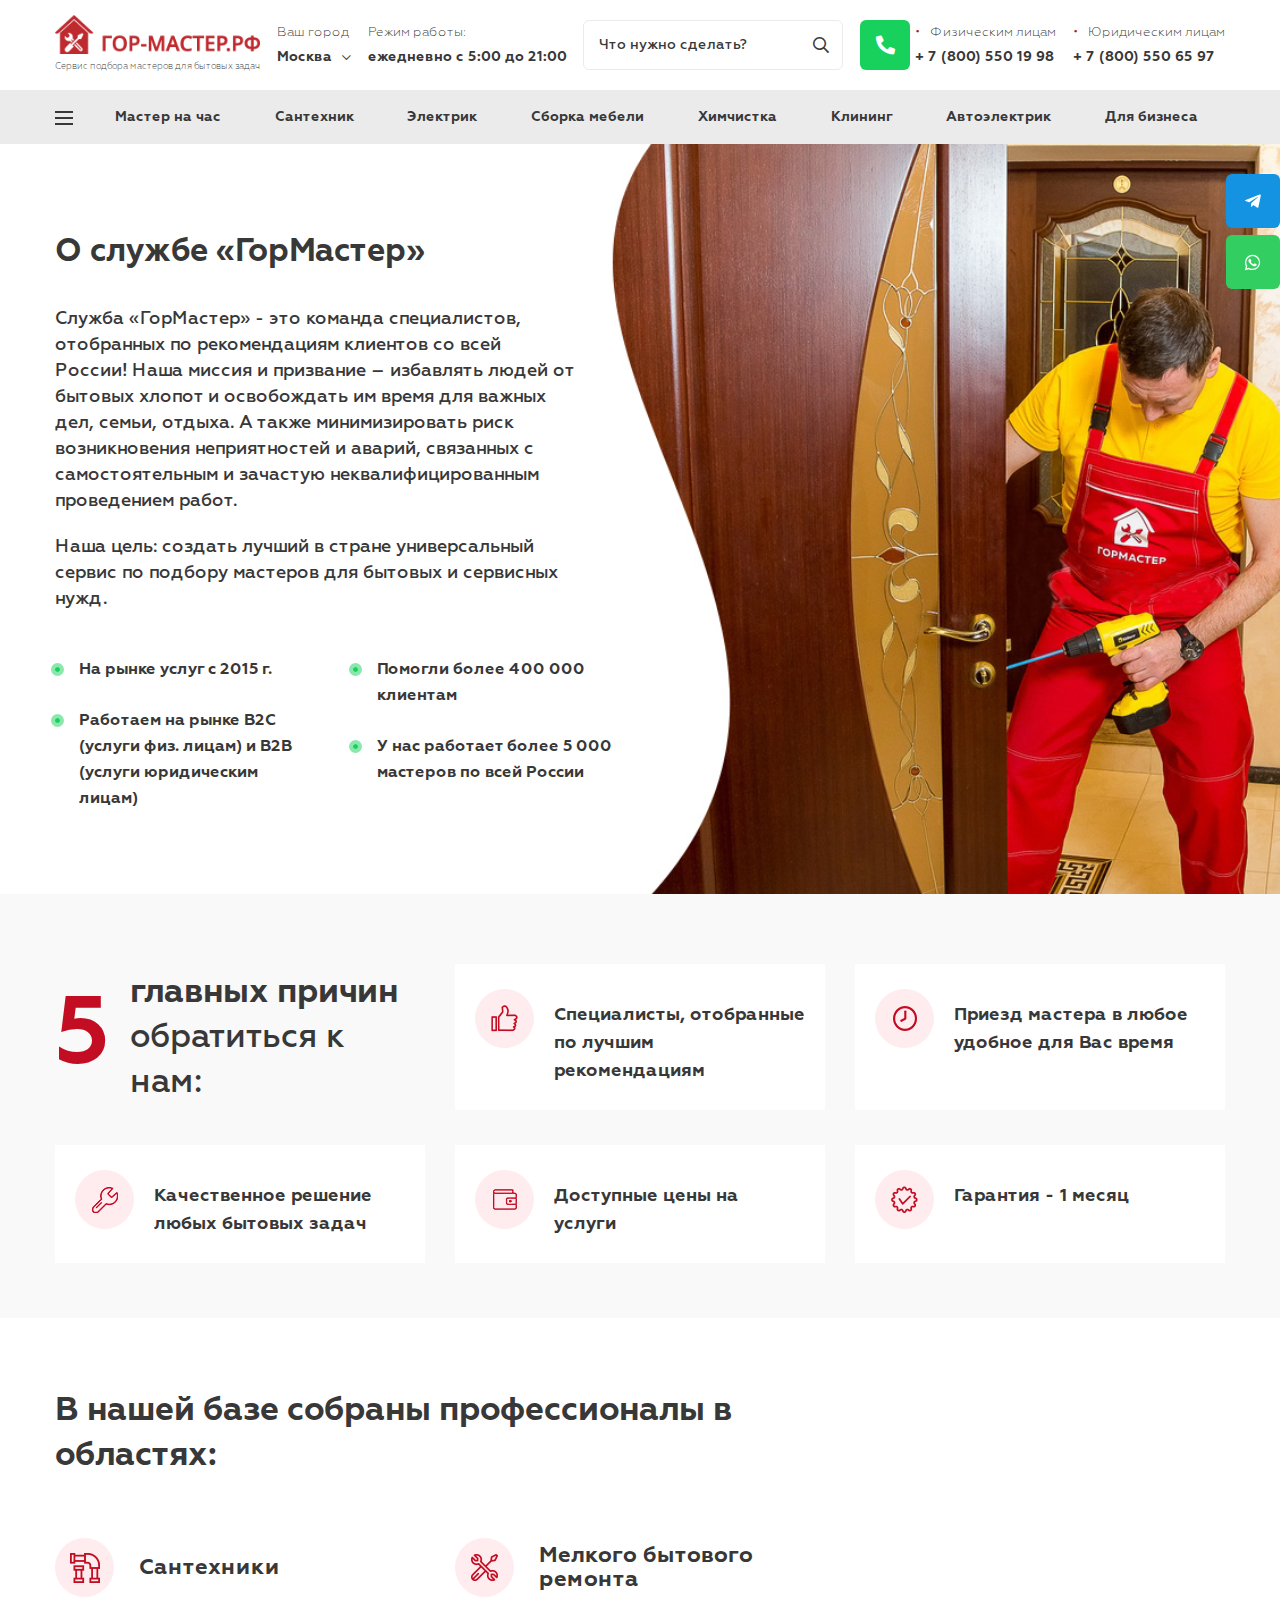
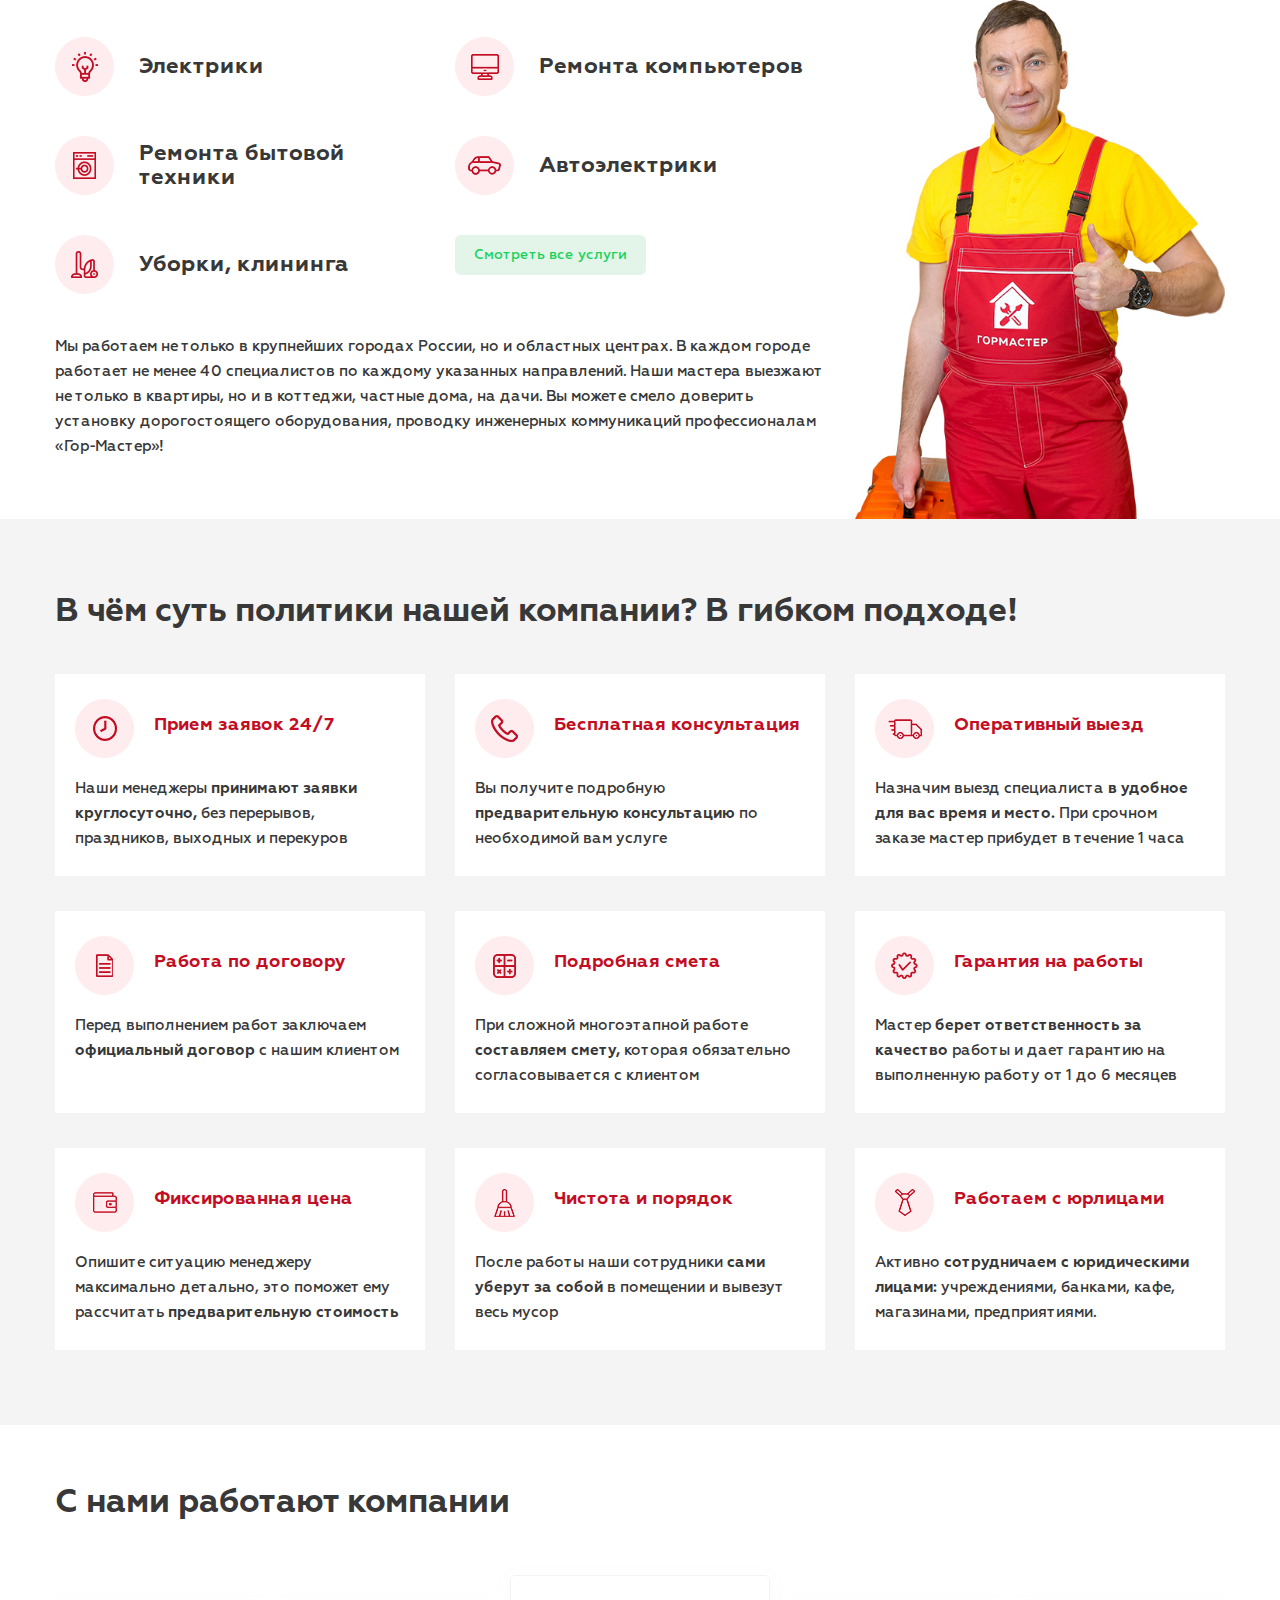
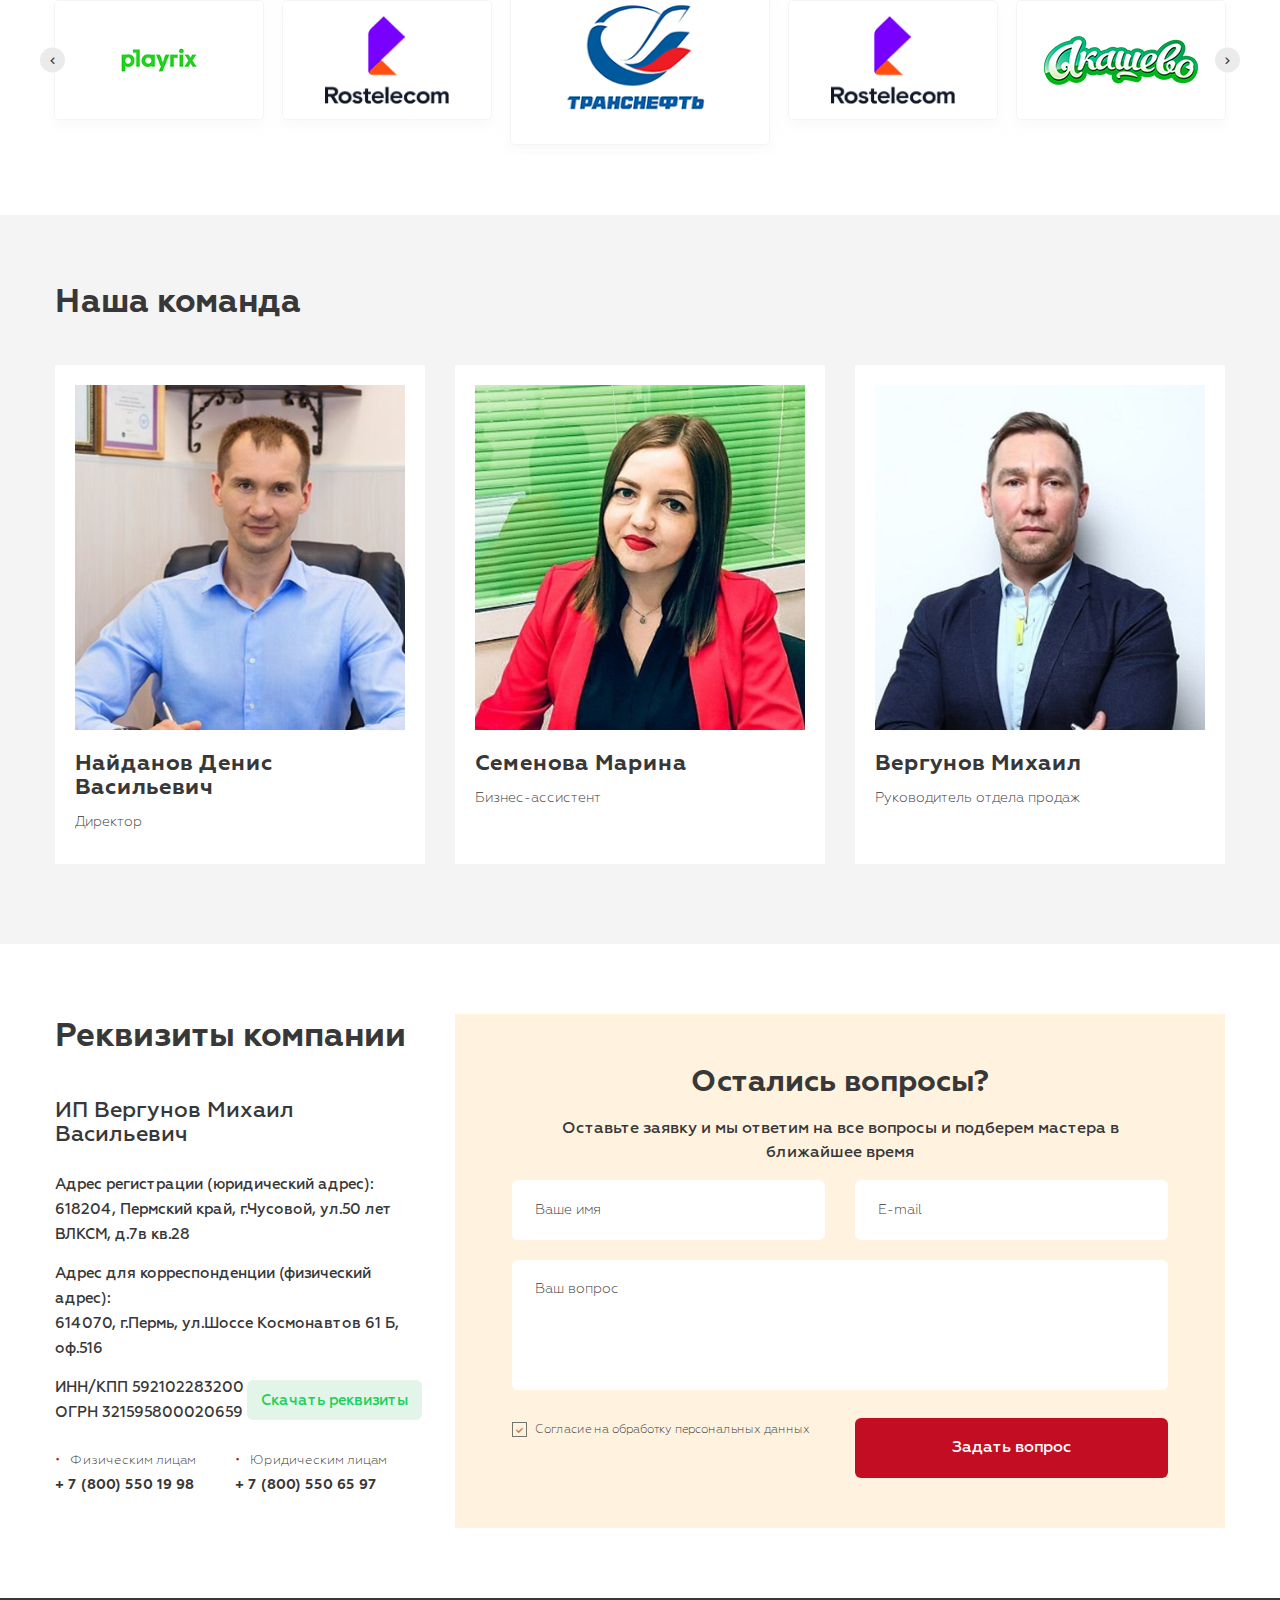
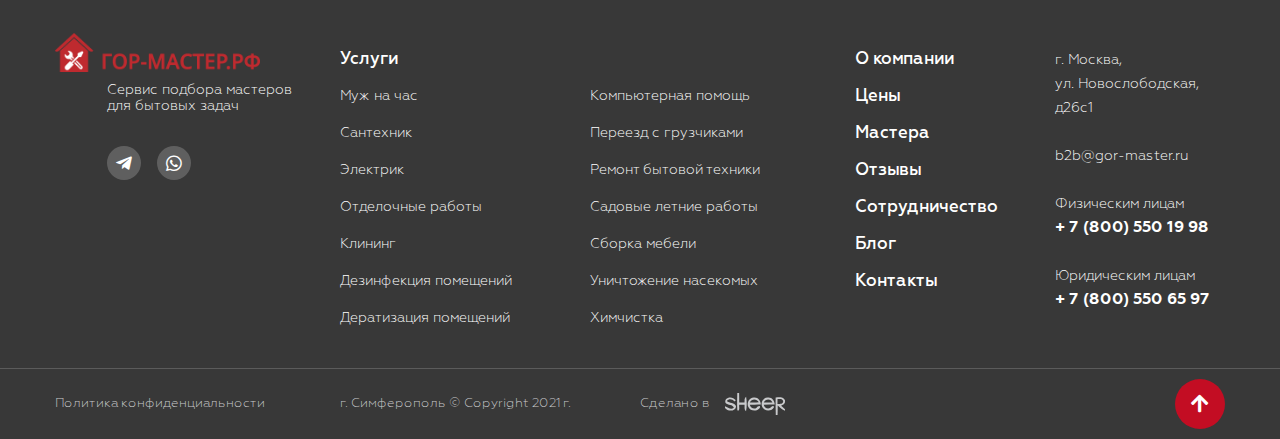
==== about.html @ aa0a410d "gor-master done edits" ====
<!DOCTYPE html>
<!--[if lt IE 7]><html lang="ru" class="lt-ie9 lt-ie8 lt-ie7"><![endif]-->
<!--[if IE 7]><html lang="ru" class="lt-ie9 lt-ie8"><![endif]-->
<!--[if IE 8]><html lang="ru" class="lt-ie9"><![endif]-->
<!--[if gt IE 8]><!-->
<html lang="ru">
<!--<![endif]-->
<head>
	<meta charset="utf-8" />
	<title>Заголовок</title>
	<meta name="description" content="" />
	<meta http-equiv="X-UA-Compatible" content="IE=edge" />
	<meta name="viewport" content="width=device-width, initial-scale=1.0" />
	<meta name="format-detection" content="telephone=no" />
	<link rel="shortcut icon" href="favicon.png" />
	<link rel="stylesheet" href="libs/bootstrap/bootstrap-grid.css" />
	<link rel="stylesheet" href="libs/fontawesome-free-5.12.0-web/css/all.min.css" />
	<link rel="stylesheet" href="libs/fancybox/jquery.fancybox.css" />
	<link rel="stylesheet" href="libs/slick-1.5.9/slick/slick.css" />
	<link rel="stylesheet" href="libs/slick-1.5.9/slick/slick-theme.css" />
	<link rel="stylesheet" href="css/fonts.css" />
	<link rel="stylesheet" href="css/main.css?ver=1.13" />
	<link rel="stylesheet" href="css/media.css?ver=1.13" />
</head> 
<body>

	<div class="wrapper">

		<ul class="social-fixed">
			<li><a href="#" style="background: #1393e2"><i class="fab fa-telegram-plane"></i></a></li>
			<li><a href="#" style="background: #33ce62"><i class="fab fa-whatsapp"></i></a></li>
		</ul>

		<header class="header">
			<div class="container"> 
				<div class="header__wrap">
					<a href="#" class="logo">
						<img src="img/logo.png" alt="alt">
						<span>Сервис подбора мастеров для бытовых задач</span>
					</a>
					<div class="item-header item-header_city">
						<div class="item-header__title">Ваш город</div>
						<div class="item-dropdown">
							<div class="item-dropdown__value">Москва <i class="far fa-chevron-down"></i></div>
							<div class="dropdown-city">
								<form>
									<div class="item-form">
										<input type="text" placeholder="Начните вводить название города...">
									</div>
								</form>
								<div class="dropdown-scroll">
									<div class="dropdown-city__wrap">
										<div class="dropdown-city__item">
											<div class="dropdown-city__name">А</div>
											<ul>
												<li><a href="#">Абакан</a></li>
												<li><a href="#">Абатское с.</a></li>
												<li><a href="#">Алапаевск</a></li>
												<li><a href="#">Алексеевка</a></li>
												<li><a href="#">Альметьевск</a></li>
												<li><a href="#">Анапа</a></li>
												<li><a href="#">Ангарск</a></li>
												<li><a href="#">Армавир</a></li>
												<li><a href="#">Арсеньев</a></li>
												<li><a href="#">Артем</a></li>
												<li><a href="#">Архангельск</a></li>
												<li><a href="#">Ачинск</a></li>
											</ul>
										</div>
										<div class="dropdown-city__item">
											<div class="dropdown-city__name">Б</div>
											<ul>
												<li><a href="#">Балаково</a></li>
												<li><a href="#">Балаково</a></li>
												<li><a href="#">Балаково</a></li>
												<li><a href="#">Балаково</a></li>
												<li><a href="#">Балаково</a></li>
											</ul>
										</div>
										<div class="dropdown-city__item">
											<div class="dropdown-city__name">В</div>
											<ul>
												<li><a href="#">Владивосток</a></li>
												<li><a href="#">Владивосток</a></li>
												<li><a href="#">Владивосток</a></li>
												<li><a href="#">Владивосток</a></li>
											</ul>
										</div>
										<div class="dropdown-city__item">
											<div class="dropdown-city__name">Г</div>
											<ul>
												<li><a href="#">Геленджик</a></li>
												<li><a href="#">Геленджик</a></li>
												<li><a href="#">Геленджик</a></li>
												<li><a href="#">Геленджик</a></li>
												<li><a href="#">Геленджик</a></li>
											</ul>
										</div>
										<div class="dropdown-city__item">
											<div class="dropdown-city__name">Д</div>
											<ul>
												<li><a href="#">Дмитров</a></li>
												<li><a href="#">Домодедово</a></li>
											</ul>
										</div>
										<div class="dropdown-city__item">
											<div class="dropdown-city__name">Е</div>
											<ul>
												<li><a href="#">Евпатория</a></li>
												<li><a href="#">Ейск</a></li>
												<li><a href="#">Екатеринбург</a></li>
												<li><a href="#">Верхняя Пышма</a></li>
												<li><a href="#">Елизово</a></li>
												<li><a href="#">Ессентуки</a></li>
												<li><a href="#">Ефремов</a></li>
											</ul>
										</div>
										<div class="dropdown-city__item">
											<div class="dropdown-city__name">Ж</div>
											<ul>
												<li><a href="#">Железноводск</a></li>
											</ul>
										</div>
										<div class="dropdown-city__item">
											<div class="dropdown-city__name">З</div>
											<ul>
												<li><a href="#">Заречный</a></li>
												<li><a href="#">Заречный</a></li>
												<li><a href="#">Заречный</a></li>
											</ul>
										</div>
										<div class="dropdown-city__item">
											<div class="dropdown-city__name">И</div>
											<ul>
												<li><a href="#">Иваново</a></li>
												<li><a href="#">Ивантеевка</a></li>
												<li><a href="#">Ижевск</a></li>
											</ul>
										</div>
										<div class="dropdown-city__item">
											<div class="dropdown-city__name">К</div>
											<ul>
												<li><a href="#">Калининград</a></li>
												<li><a href="#">Калуга</a></li>
												<li><a href="#">Казань</a></li>
											</ul>
										</div>
										<div class="dropdown-city__item">
											<div class="dropdown-city__name">Л</div>
											<ul>
												<li><a href="#">Ленинск-Кузнецкий</a></li>
												<li><a href="#">Лермонтов</a></li>
												<li><a href="#">Липецк</a></li>
												<li><a href="#">Грязи</a></li>
											</ul>
										</div>
										<div class="dropdown-city__item">
											<div class="dropdown-city__name">М</div>
											<ul>
												<li><a href="#">Магас</a></li>
												<li><a href="#">Магнитогорск</a></li>
												<li><a href="#">Майкоп</a></li>
												<li><a href="#">Махачкала</a></li>
												<li><a href="#">Мегион</a></li>
												<li><a href="#">Междуреченск</a></li>
												<li><a href="#">Мелеуз</a></li>
											</ul>
										</div>
										<div class="dropdown-city__item">
											<div class="dropdown-city__name">Н</div>
											<ul>
												<li><a href="#">Нижний Новгород</a></li>
												<li><a href="#">Нижний Тагил</a></li>
												<li><a href="#">Нижнекамск</a></li>
												<li><a href="#">Нижневартовск</a></li>
												<li><a href="#">Нальчик</a></li>
											</ul>
										</div>
										<div class="dropdown-city__item">
											<div class="dropdown-city__name">О</div>
											<ul>
												<li><a href="#">Омск</a></li>
												<li><a href="#">Оренбург</a></li>
												<li><a href="#">Орск</a></li>
											</ul>
										</div>
										<div class="dropdown-city__item">
											<div class="dropdown-city__name">П</div>
											<ul>
												<li><a href="#">Павловский Посад</a></li>
												<li><a href="#">Пенза</a></li>
												<li><a href="#">Первоуральск</a></li>
												<li><a href="#">Пермь</a></li>
												<li><a href="#">Петрозаводск</a></li>
												<li><a href="#">Петропавловск-Камчатский</a></li>
												<li><a href="#">Вилючинск, Елизово</a></li>
												<li><a href="#">Петушки</a></li>
												<li><a href="#">Подольск</a></li>
												<li><a href="#">Покров</a></li>
												<li><a href="#">Киржач, Петушки, Костерево</a></li>
												<li><a href="#">Прокопьевск</a></li>
											</ul>
										</div>
										<div class="dropdown-city__item">
											<div class="dropdown-city__name">Р</div>
											<ul>
												<li><a href="#">Раменское</a></li>
												<li><a href="#">Реутов</a></li>
												<li><a href="#">Ростов-на-Дону</a></li>
												<li><a href="#">Рязань</a></li>
											</ul>
										</div>
										<div class="dropdown-city__item">
											<div class="dropdown-city__name">С</div>
											<ul>
												<li><a href="#">Самара</a></li>
												<li><a href="#">Санкт-Петербург</a></li>
												<li><a href="#">Саранск</a></li>
												<li><a href="#">Саратов</a></li>
												<li><a href="#">Серпухов</a></li>
											</ul>
										</div>
										<div class="dropdown-city__item">
											<div class="dropdown-city__name">Т</div>
											<ul>
												
												<li><a href="#">Таганрог</a></li>
												<li><a href="#">Талица</a></li>
												<li><a href="#">Тамбов</a></li>
												<li><a href="#">Тверь</a></li>
												<li><a href="#">Темрюк</a></li>
												<li><a href="#">Тобольск</a></li>
												<li><a href="#">Томск</a></li>
												<li><a href="#">Северск</a></li>
												<li><a href="#">Туапсе</a></li>
												<li><a href="#">Туймазы</a></li>
												<li><a href="#">Тула</a></li>
												<li><a href="#">Щекино</a></li>
											</ul>
										</div>
										<div class="dropdown-city__item">
											<div class="dropdown-city__name">У</div>
											<ul>
												<li><a href="#">Улан-Удэ</a></li>
												<li><a href="#">Ульяновск</a></li>
												<li><a href="#">Уссурийск</a></li>
												<li><a href="#">Уфа</a></li>
											</ul>
										</div>
										<div class="dropdown-city__item">
											<div class="dropdown-city__name">Ф</div>
											<ul>
												<li><a href="#">Феодосия</a></li>
												<li><a href="#">Фрязино</a></li>
											</ul>
										</div>
										<div class="dropdown-city__item">
											<div class="dropdown-city__name">Х</div>
											<ul>
												<li><a href="#">Хабаровск</a></li>
												<li><a href="#">Ханты-Мансийск</a></li>
												<li><a href="#">Химки</a></li>
											</ul>
										</div>
									</div>
								</div>
							</div>
						</div>
					</div>
					<div class="item-header">
						<div class="item-header__title">Режим работы:</div>
						<p>ежедневно с 5:00 до 21:00</p>
					</div>
					<div class="search-form">
						<form>
							<input type="text" placeholder="Что нужно сделать?" required="required">
							<button class="btn-search"><i class="far fa-search"></i></button>
						</form>
					</div>
					<a href="tel:+78005501998" class="btn-icon"><i class="fas fa-phone-alt"></i></a>
					<div class="item-header item-header_phone">
						<div class="item-header__title">Физическим лицам</div>
						<a href="tel:+78005501998">+ 7 (800) 550 19 98</a>
					</div>
					<div class="item-header item-header_phone">
						<div class="item-header__title">Юридическим лицам</div>
						<a href="tel:+78005506597">+ 7 (800) 550 65 97</a>
					</div>
					<span class="btn_nav btn_nav-menu">
						<span class='sandwich'>
							<span class='sw-topper'></span>
							<span class='sw-bottom'></span>
							<span class='sw-footer'></span>
						</span>
					</span>
				</div>
			</div>
			<div class="header-bottom">
				<div class="container">
					<div class="header-bottom__wrap">
						<span class="btn_nav btn_nav-dropdown">
							<span class='sandwich'>
								<span class='sw-topper'></span>
								<span class='sw-bottom'></span>
								<span class='sw-footer'></span>
							</span>
						</span>
						<ul class="menu">
							<li><a href="#">Мастер на час</a></li>
							<li><a href="#">Сантехник</a></li>
							<li><a href="#">Электрик</a></li>
							<li><a href="#">Сборка мебели</a></li>
							<li><a href="#">Химчистка</a></li>
							<li><a href="#">Клининг</a></li>
							<li><a href="#">Автоэлектрик</a></li>
							<li><a href="#">Для бизнеса</a></li>
						</ul>
					</div>
					<div class="menu-dropdown">
						<ul>
							<li class="menu-dropdown__haschild">
								<a href="#">Каталог услуг</a>
								<ul>
									<li class="menu-dropdown__haschild">
										<a href="#">Дезинфекция помещений</a>
										<ul>
											<li><a href="#">Генеральная уборка</a></li>
											<li><a href="#">Мойка витрин</a></li>
											<li><a href="#">Мойка окон</a></li>
											<li><a href="#">Мытье балконов, лоджий</a></li>
											<li><a href="#">Уборка коттеджа после ремонта</a></li>
											<li><a href="#">Уборка коттеджей</a></li>
											<li><a href="#">Уборка офисов после ремонта</a></li>
											<li><a href="#">Уборка после пожара</a></li>
											<li><a href="#">Уборка после ремонта</a></li>
											<li><a href="#">Устранение запахов</a></li>
										</ul>
									</li>
									<li>
										<a href="#">Дератизация помещений</a>
									</li>
									<li class="menu-dropdown__haschild">
										<a href="#">Клининг</a>
										<ul>
											<li><a href="#">Генеральная уборка</a></li>
											<li><a href="#">Мойка витрин</a></li>
											<li><a href="#">Мойка окон</a></li>
											<li><a href="#">Мытье балконов, лоджий</a></li>
											<li><a href="#">Уборка коттеджа после ремонта</a></li>
											<li><a href="#">Уборка коттеджей</a></li>
											<li><a href="#">Уборка офисов после ремонта</a></li>
											<li><a href="#">Уборка после пожара</a></li>
											<li><a href="#">Уборка после ремонта</a></li>
											<li><a href="#">Устранение запахов</a></li>
										</ul>
									</li>
									<li class="menu-dropdown__haschild">
										<a href="#">Компьютерная помощь</a>
										<ul>
											<li><a href="#">Генеральная уборка</a></li>
											<li><a href="#">Мойка витрин</a></li>
											<li><a href="#">Мойка окон</a></li>
											<li><a href="#">Мытье балконов, лоджий</a></li>
											<li><a href="#">Уборка коттеджа после ремонта</a></li>
											<li><a href="#">Уборка коттеджей</a></li>
											<li><a href="#">Уборка офисов после ремонта</a></li>
											<li><a href="#">Уборка после пожара</a></li>
											<li><a href="#">Уборка после ремонта</a></li>
											<li><a href="#">Устранение запахов</a></li>
										</ul>
									</li>
									<li class="menu-dropdown__haschild">
										<a href="#">Муж на час</a>
										<ul>
											<li><a href="#">Генеральная уборка</a></li>
											<li><a href="#">Мойка витрин</a></li>
											<li><a href="#">Мойка окон</a></li>
											<li><a href="#">Мытье балконов, лоджий</a></li>
											<li><a href="#">Уборка коттеджа после ремонта</a></li>
											<li><a href="#">Уборка коттеджей</a></li>
											<li><a href="#">Уборка офисов после ремонта</a></li>
											<li><a href="#">Уборка после пожара</a></li>
											<li><a href="#">Уборка после ремонта</a></li>
											<li><a href="#">Устранение запахов</a></li>
										</ul>
									</li>
									<li class="menu-dropdown__haschild">
										<a href="#">Отделочные работы</a>
										<ul>
											<li><a href="#">Генеральная уборка</a></li>
											<li><a href="#">Мойка витрин</a></li>
											<li><a href="#">Мойка окон</a></li>
											<li><a href="#">Мытье балконов, лоджий</a></li>
											<li><a href="#">Уборка коттеджа после ремонта</a></li>
											<li><a href="#">Уборка коттеджей</a></li>
											<li><a href="#">Уборка офисов после ремонта</a></li>
											<li><a href="#">Уборка после пожара</a></li>
											<li><a href="#">Уборка после ремонта</a></li>
											<li><a href="#">Устранение запахов</a></li>
										</ul>
									</li>
									<li class="menu-dropdown__haschild">
										<a href="#">Переезд с грузиками</a>
										<ul>
											<li><a href="#">Генеральная уборка</a></li>
											<li><a href="#">Мойка витрин</a></li>
											<li><a href="#">Мойка окон</a></li>
											<li><a href="#">Мытье балконов, лоджий</a></li>
											<li><a href="#">Уборка коттеджа после ремонта</a></li>
											<li><a href="#">Уборка коттеджей</a></li>
											<li><a href="#">Уборка офисов после ремонта</a></li>
											<li><a href="#">Уборка после пожара</a></li>
											<li><a href="#">Уборка после ремонта</a></li>
											<li><a href="#">Устранение запахов</a></li>
										</ul>
									</li>
									<li>
										<a href="#">Прайс</a>
									</li>
									<li class="menu-dropdown__haschild">
										<a href="#">Прочее</a>
										<ul>
											<li><a href="#">Генеральная уборка</a></li>
											<li><a href="#">Мойка витрин</a></li>
											<li><a href="#">Мойка окон</a></li>
											<li><a href="#">Мытье балконов, лоджий</a></li>
											<li><a href="#">Уборка коттеджа после ремонта</a></li>
											<li><a href="#">Уборка коттеджей</a></li>
											<li><a href="#">Уборка офисов после ремонта</a></li>
											<li><a href="#">Уборка после пожара</a></li>
											<li><a href="#">Уборка после ремонта</a></li>
											<li><a href="#">Устранение запахов</a></li>
										</ul>
									</li>
									<li class="menu-dropdown__haschild">
										<a href="#">Ремонт бытовой техники</a>
										<ul>
											<li><a href="#">Генеральная уборка</a></li>
											<li><a href="#">Мойка витрин</a></li>
											<li><a href="#">Мойка окон</a></li>
											<li><a href="#">Мытье балконов, лоджий</a></li>
											<li><a href="#">Уборка коттеджа после ремонта</a></li>
											<li><a href="#">Уборка коттеджей</a></li>
											<li><a href="#">Уборка офисов после ремонта</a></li>
											<li><a href="#">Уборка после пожара</a></li>
											<li><a href="#">Уборка после ремонта</a></li>
											<li><a href="#">Устранение запахов</a></li>
										</ul>
									</li>
									<li class="menu-dropdown__haschild">
										<a href="#">Садовые, летние работы</a>
										<ul>
											<li><a href="#">Генеральная уборка</a></li>
											<li><a href="#">Мойка витрин</a></li>
											<li><a href="#">Мойка окон</a></li>
											<li><a href="#">Мытье балконов, лоджий</a></li>
											<li><a href="#">Уборка коттеджа после ремонта</a></li>
											<li><a href="#">Уборка коттеджей</a></li>
											<li><a href="#">Уборка офисов после ремонта</a></li>
											<li><a href="#">Уборка после пожара</a></li>
											<li><a href="#">Уборка после ремонта</a></li>
											<li><a href="#">Устранение запахов</a></li>
										</ul>
									</li>
									<li class="menu-dropdown__haschild">
										<a href="#">Сантехник</a>
										<ul>
											<li><a href="#">Генеральная уборка</a></li>
											<li><a href="#">Мойка витрин</a></li>
											<li><a href="#">Мойка окон</a></li>
											<li><a href="#">Мытье балконов, лоджий</a></li>
											<li><a href="#">Уборка коттеджа после ремонта</a></li>
											<li><a href="#">Уборка коттеджей</a></li>
											<li><a href="#">Уборка офисов после ремонта</a></li>
											<li><a href="#">Уборка после пожара</a></li>
											<li><a href="#">Уборка после ремонта</a></li>
											<li><a href="#">Устранение запахов</a></li>
										</ul>
									</li>
									<li class="menu-dropdown__haschild">
										<a href="#">Сборка мебели</a>
										<ul>
											<li><a href="#">Генеральная уборка</a></li>
											<li><a href="#">Мойка витрин</a></li>
											<li><a href="#">Мойка окон</a></li>
											<li><a href="#">Мытье балконов, лоджий</a></li>
											<li><a href="#">Уборка коттеджа после ремонта</a></li>
											<li><a href="#">Уборка коттеджей</a></li>
											<li><a href="#">Уборка офисов после ремонта</a></li>
											<li><a href="#">Уборка после пожара</a></li>
											<li><a href="#">Уборка после ремонта</a></li>
											<li><a href="#">Устранение запахов</a></li>
										</ul>
									</li>
									<li class="menu-dropdown__haschild">
										<a href="#">Уничтожение насекомых</a>
										<ul>
											<li><a href="#">Генеральная уборка</a></li>
											<li><a href="#">Мойка витрин</a></li>
											<li><a href="#">Мойка окон</a></li>
											<li><a href="#">Мытье балконов, лоджий</a></li>
											<li><a href="#">Уборка коттеджа после ремонта</a></li>
											<li><a href="#">Уборка коттеджей</a></li>
											<li><a href="#">Уборка офисов после ремонта</a></li>
											<li><a href="#">Уборка после пожара</a></li>
											<li><a href="#">Уборка после ремонта</a></li>
											<li><a href="#">Устранение запахов</a></li>
										</ul>
									</li>
									<li class="menu-dropdown__haschild">
										<a href="#">Химчистка</a>
										<ul>
											<li><a href="#">Генеральная уборка</a></li>
											<li><a href="#">Мойка витрин</a></li>
											<li><a href="#">Мойка окон</a></li>
											<li><a href="#">Мытье балконов, лоджий</a></li>
											<li><a href="#">Уборка коттеджа после ремонта</a></li>
											<li><a href="#">Уборка коттеджей</a></li>
											<li><a href="#">Уборка офисов после ремонта</a></li>
											<li><a href="#">Уборка после пожара</a></li>
											<li><a href="#">Уборка после ремонта</a></li>
											<li><a href="#">Устранение запахов</a></li>
										</ul>
									</li>
									<li class="menu-dropdown__haschild">
										<a href="#">Электрик</a>
										<ul>
											<li><a href="#">Генеральная уборка</a></li>
											<li><a href="#">Мойка витрин</a></li>
											<li><a href="#">Мойка окон</a></li>
											<li><a href="#">Мытье балконов, лоджий</a></li>
											<li><a href="#">Уборка коттеджа после ремонта</a></li>
											<li><a href="#">Уборка коттеджей</a></li>
											<li><a href="#">Уборка офисов после ремонта</a></li>
											<li><a href="#">Уборка после пожара</a></li>
											<li><a href="#">Уборка после ремонта</a></li>
											<li><a href="#">Устранение запахов</a></li>
										</ul>
									</li>
									<li>
										<a href="#">Юридическим лицам</a>
									</li>
								</ul>
							</li>
							<li><a href="#">О нас</a></li>
							<li><a href="#">Отзывы</a></li>
							<li><a href="#">Мастера</a></li>
							<li><a href="#">Цены</a></li>
							<li><a href="#">Для бизнеса</a></li>
							<li><a href="#">Контакты</a></li>
							<li><a href="#modal-vacancy" class="btn-simple fancybox">Стать мастером</a></li>
						</ul>
					</div>
				</div>
			</div>
			<div class="menu-mobile">
				<div class="search-form">
					<form>
						<input type="text" placeholder="Что нужно сделать?" required="required">
						<button class="btn-search"><i class="far fa-search"></i></button>
					</form>
				</div>
				<ul class="menu">
					<li><a href="#">Мастер на час</a></li>
					<li><a href="#">Сантехник</a></li>
					<li><a href="#">Электрик</a></li>
					<li><a href="#">Сборка мебели</a></li>
					<li><a href="#">Химчистка</a></li>
					<li><a href="#">Клининг</a></li>
					<li><a href="#">Автоэлектрик</a></li>
					<li><a href="#">Для бизнеса</a></li>
				</ul>
				<div class="item-header item-header_city">
					<div class="item-header__title">Ваш город</div>
					<div class="item-dropdown">
						<div class="item-dropdown__value">Москва <i class="far fa-chevron-down"></i></div>
					</div>
				</div>
				<div class="item-header">
					<div class="item-header__title">Режим работы:</div>
					<p>ежедневно с 5:00 до 21:00</p>
				</div>
				<div class="item-header item-header_phone">
					<div class="item-header__title">Физическим лицам</div>
					<a href="tel:+78005501998">+ 7 (800) 550 19 98</a>
				</div>
				<div class="item-header item-header_phone">
					<div class="item-header__title">Юридическим лицам</div>
					<a href="tel:+78005506597">+ 7 (800) 550 65 97</a>
				</div>
				<a href="#modal-vacancy" class="btn-simple fancybox">Стать мастером</a>
			</div>
		</header>

		<section class="about-billbord">
			<div class="container">
				<div class="row">
					<div class="col-xl-5 col-lg-6">
						<div class="about-billbord__left">
							<h1 class="title-big">О службе «ГорМастер»</h1>
							<p>Служба «ГорМастер» - это команда специалистов, отобранных по рекомендациям клиентов со всей России! Наша миссия и призвание – избавлять людей от бытовых хлопот и освобождать им время для важных дел, семьи, отдыха. А также минимизировать риск возникновения неприятностей и аварий, связанных с самостоятельным и зачастую неквалифицированным проведением работ. </p>
							<p>Наша цель: создать лучший в стране универсальный сервис по подбору мастеров для бытовых и сервисных нужд.</p>
							<ul class="list-billbord">
								<li>На рынке услуг с 2015 г.</li>
								<li>Работаем на рынке B2C (услуги физ. лицам) и B2B (услуги юридическим лицам)</li>
								<li>Помогли более 400 000 клиентам</li>
								<li>У нас работает более 5 000 мастеров по всей России</li>
							</ul>
						</div>
					</div>
				</div>
			</div>
		</section>

		<section class="reasons">
			<div class="container">
				<div class="row row_cards">
					<div class="col-lg-4 col-md-6 align-self-center">
						<div class="reasons-title">
							<div class="number-reason">5</div>
							<div class="title-section">главных причин <span>обратиться к нам:</span></div>
						</div>
					</div>
					<div class="col-lg-4 col-md-6">
						<div class="card-about">
							<div class="card-about__wrap">
								<div class="card-about__icon"><img src="img/ic_reason1.png" alt="alt"></div>
								<div class="card-about__title">Специалисты, отобранные по лучшим рекомендациям</div>
							</div>
						</div>
					</div>
					<div class="col-lg-4 col-md-6">
						<div class="card-about">
							<div class="card-about__wrap">
								<div class="card-about__icon"><img src="img/ic_reason2.png" alt="alt"></div>
								<div class="card-about__title">Приезд мастера в любое удобное для Вас время</div>
							</div>
						</div>
					</div>
					<div class="col-lg-4 col-md-6">
						<div class="card-about">
							<div class="card-about__wrap">
								<div class="card-about__icon"><img src="img/ic_reason3.png" alt="alt"></div>
								<div class="card-about__title">Качественное решение любых бытовых задач</div>
							</div>
						</div>
					</div>
					<div class="col-lg-4 col-md-6">
						<div class="card-about">
							<div class="card-about__wrap">
								<div class="card-about__icon"><img src="img/ic_reason4.png" alt="alt"></div>
								<div class="card-about__title">Доступные цены на услуги</div>
							</div>
						</div>
					</div>
					<div class="col-lg-4 col-md-6">
						<div class="card-about">
							<div class="card-about__wrap">
								<div class="card-about__icon"><img src="img/ic_reason5.png" alt="alt"></div>
								<div class="card-about__title">Гарантия - 1 месяц</div>
							</div>
						</div>
					</div>
				</div>
			</div>
		</section>

		<section class="professionals">
			<div class="container">
				<div class="row align-items-end">
					<div class="col-lg-8 professionals__left">
						<h2 class="title-section">В нашей базе собраны профессионалы в областях:</h2>
						<div class="row">
							<div class="col-md-6">
								<ul class="list-with-icons">
									<li>
										<div class="icon-page">
											<img src="img/ic_serv3.png" alt="alt">
										</div>
										<div class="title-middle">Сантехники</div>
									</li>
									<li>
										<div class="icon-page">
											<img src="img/ic_serv2.png" alt="alt">
										</div>
										<div class="title-middle">Электрики</div>
									</li>
									<li>
										<div class="icon-page">
											<img src="img/ic_serv5.png" alt="alt">
										</div>
										<div class="title-middle">Ремонта бытовой техники</div>
									</li>
									<li>
										<div class="icon-page">
											<img src="img/ic_serv4.png" alt="alt">
										</div>
										<div class="title-middle">Уборки, клининга</div>
									</li>
								</ul>
							</div>
							<div class="col-md-6">
								<ul class="list-with-icons">
									<li>
										<div class="icon-page">
											<img src="img/ic_serv1.png" alt="alt">
										</div>
										<div class="title-middle">Мелкого бытового ремонта</div>
									</li>
									<li>
										<div class="icon-page">
											<img src="img/ic_serv7.png" alt="alt">
										</div>
										<div class="title-middle">Ремонта компьютеров</div>
									</li>
									<li>
										<div class="icon-page">
											<img src="img/ic_serv8.png" alt="alt">
										</div>
										<div class="title-middle">Автоэлектрики</div>
									</li>
								</ul>
								<a href="#" class="btn-simple">Смотреть все услуги</a>
							</div>
						</div>
						<div class="text-page">
							<p>Мы работаем не только в крупнейших городах России, но и областных центрах. В каждом городе работает не менее 40 специалистов по каждому указанных направлений. Наши мастера выезжают не только в квартиры, но и в коттеджи, частные дома, на дачи. Вы можете смело доверить установку дорогостоящего оборудования, проводку инженерных коммуникаций профессионалам «Гор-Мастер»!</p>
						</div>
					</div>
					<div class="col-lg-4">
						<div class="image-professional">
							<img src="img/proffesional.jpg" alt="alt">
						</div>
					</div>
				</div>
			</div>
		</section>

		<section class="approach">
			<div class="container">
				<h2 class="title-section">В чём суть политики нашей компании? В гибком подходе!</h2>
				<div class="row row_cards">
					<div class="col-lg-4 col-md-6">
						<div class="card-about">
							<div class="card-about__wrap">
								<div class="card-about__icon"><img src="img/ic_about1.png" alt="alt"></div>
								<div class="card-about__title">Прием заявок 24/7</div>
							</div>
							<p>Наши менеджеры <strong>принимают заявки круглосуточно,</strong> без перерывов, праздников, выходных и перекуров</p>
						</div>
					</div>
					<div class="col-lg-4 col-md-6">
						<div class="card-about">
							<div class="card-about__wrap">
								<div class="card-about__icon"><img src="img/ic_about2.png" alt="alt"></div>
								<div class="card-about__title">Бесплатная консультация</div>
							</div>
							<p>Вы получите подробную <strong>предварительную консультацию</strong> по необходимой вам услуге</p>
						</div>
					</div>
					<div class="col-lg-4 col-md-6">
						<div class="card-about">
							<div class="card-about__wrap">
								<div class="card-about__icon"><img src="img/ic_about3.png" alt="alt"></div>
								<div class="card-about__title">Оперативный выезд</div>
							</div>
							<p>Назначим выезд специалиста <strong>в удобное для вас время и место.</strong> При срочном заказе мастер прибудет в течение 1 часа</p>
						</div>
					</div>
					<div class="col-lg-4 col-md-6">
						<div class="card-about">
							<div class="card-about__wrap">
								<div class="card-about__icon"><img src="img/ic_about4.png" alt="alt"></div>
								<div class="card-about__title">Работа по договору</div>
							</div>
							<p>Перед выполнением работ заключаем <strong>официальный договор</strong> с нашим клиентом</p>
						</div>
					</div>
					<div class="col-lg-4 col-md-6">
						<div class="card-about">
							<div class="card-about__wrap">
								<div class="card-about__icon"><img src="img/ic_about5.png" alt="alt"></div>
								<div class="card-about__title">Подробная смета</div>
							</div>
							<p>При сложной многоэтапной работе <strong>составляем смету,</strong> которая обязательно согласовывается с клиентом</p>
						</div>
					</div>
					<div class="col-lg-4 col-md-6">
						<div class="card-about">
							<div class="card-about__wrap">
								<div class="card-about__icon"><img src="img/ic_about6.png" alt="alt"></div>
								<div class="card-about__title">Гарантия на работы</div>
							</div>
							<p>Мастер <strong>берет ответственность за качество</strong> работы и дает гарантию на выполненную работу от 1 до 6 месяцев</p>
						</div>
					</div>
					<div class="col-lg-4 col-md-6">
						<div class="card-about">
							<div class="card-about__wrap">
								<div class="card-about__icon"><img src="img/ic_about7.png" alt="alt"></div>
								<div class="card-about__title">Фиксированная цена</div>
							</div>
							<p>Опишите ситуацию менеджеру максимально детально, это поможет ему рассчитать <strong>предварительную стоимость</strong></p>
						</div>
					</div>
					<div class="col-lg-4 col-md-6">
						<div class="card-about">
							<div class="card-about__wrap">
								<div class="card-about__icon"><img src="img/ic_about8.png" alt="alt"></div>
								<div class="card-about__title">Чистота и порядок</div>
							</div>
							<p>После работы наши сотрудники <strong>сами уберут за собой</strong> в помещении и вывезут весь мусор</p>
						</div>
					</div>
					<div class="col-lg-4 col-md-6">
						<div class="card-about">
							<div class="card-about__wrap">
								<div class="card-about__icon"><img src="img/ic_about9.png" alt="alt"></div>
								<div class="card-about__title">Работаем с юрлицами</div>
							</div>
							<p>Активно <strong>сотрудничаем с юридическими лицами:</strong> учреждениями, банками, кафе, магазинами, предприятиями.</p>
						</div>
					</div>
				</div>
			</div>
		</section>

		<section class="partners">
			<div class="container">
				<h2 class="title-section">С нами работают компании</h2>
				<ul class="slider-partners">
					<li>
						<div class="slider-partners__item">
							<img src="img/partner3.png" alt="alt">
						</div>
					</li>
					<li>
						<div class="slider-partners__item">
							<img src="img/partner1.png" alt="alt">
						</div>
					</li>
					<li>
						<div class="slider-partners__item">
							<img src="img/partner2.png" alt="alt">
						</div>
					</li>
					<li>
						<div class="slider-partners__item">
							<img src="img/partner3.png" alt="alt">
						</div>
					</li>
					<li>
						<div class="slider-partners__item">
							<img src="img/partner4.png" alt="alt">
						</div>
					</li>
					<li>
						<div class="slider-partners__item">
							<img src="img/partner5.png" alt="alt">
						</div>
					</li>
					<li>
						<div class="slider-partners__item">
							<img src="img/partner1.png" alt="alt">
						</div>
					</li>
				</ul>
			</div>
		</section>

		<section class="team">
			<div class="container">
				<h2 class="title-section">Наша команда</h2>
				<div class="row row_team">
					<div class="col-lg-4 col-md-6">
						<div class="item-team">
							<div class="item-team__image">
								<img src="img/team1.jpg" alt="alt">
							</div>
							<div class="title-middle">Найданов Денис Васильевич</div>
							<p>Директор</p>
						</div>
					</div>
					<div class="col-lg-4 col-md-6">
						<div class="item-team">
							<div class="item-team__image">
								<img src="img/team2.jpg" alt="alt">
							</div>
							<div class="title-middle">Семенова Марина</div>
							<p>Бизнес-ассистент</p>
						</div>
					</div>
					<div class="col-lg-4 col-md-6">
						<div class="item-team">
							<div class="item-team__image">
								<img src="img/team3.jpg" alt="alt">
							</div>
							<div class="title-middle">Вергунов Михаил</div>
							<p>Руководитель отдела продаж</p>
						</div>
					</div>
				</div>
			</div>
		</section>

		<section class="help">
			<div class="container">
				<div class="row">
					<div class="col-lg-4">
						<h2 class="title-section">Реквизиты компании</h2>
						<div class="title-middle">ИП Вергунов Михаил Васильевич</div>
						<div class="text-page">
							<p>Адрес регистрации (юридический адрес): <br>618204, Пермский край, г.Чусовой, ул.50 лет ВЛКСМ, д.7в кв.28</p>
							<p>Адрес для корреспонденции (физический адрес): <br>614070, г.Пермь, ул.Шоссе Космонавтов 61 Б, оф.516</p>
							<div class="help-flex">
								<p>ИНН/КПП 592102283200 <br>ОГРН 321595800020659</p>
								<a href="#" class="btn-simple">Скачать реквизиты</a>
							</div>
						</div>
						<div class="help-flex">
							<div class="item-header item-header_phone">
								<div class="item-header__title">Физическим лицам</div>
								<a href="tel:+78005501998">+ 7 (800) 550 19 98</a>
							</div>
							<div class="item-header item-header_phone">
								<div class="item-header__title">Юридическим лицам</div>
								<a href="tel:+78005506597">+ 7 (800) 550 65 97</a>
							</div>
						</div>
					</div>
					<div class="col-lg-8">
						<div class="block-form block-form_help">
							<div class="title-block">Остались вопросы?</div>
							<div class="descr-big">Оставьте заявку и мы ответим на все вопросы и подберем мастера в ближайшее время</div>
							<form>
								<div class="row">
									<div class="col-lg-6">
										<div class="item-form">
											<input type="text" placeholder="Ваше имя" required="required">
										</div>
									</div>
									<div class="col-lg-6">
										<div class="item-form">
											<input type="email" placeholder="E-mail" required="required">
										</div>
									</div>
									<div class="col-12">
										<div class="item-form">
											<textarea placeholder="Ваш вопрос" required="required"></textarea>
										</div>
									</div>
									<div class="col-lg-6 col_checkbox">
										<div class="checkbox">
											<label>
												<input type="checkbox" required="required" checked="checked" />
												<span>Согласие на обработку персональных данных</span>
											</label>
										</div>
									</div>
									<div class="col-lg-6">
										<button class="btn-main">Задать вопрос</button>
									</div>
								</div>
							</form>
						</div>
					</div>
				</div>
			</div>
		</section>

		<footer class="footer">
			<div class="container">
				<div class="row">
					<div class="col-lg-3 col_logo">
						<a href="#" class="logo">
							<img src="img/logo.png" alt="alt">
							<span>Сервис подбора мастеров для бытовых задач</span>
						</a>
						<ul class="list-social">
							<li><a href="#"><i class="fab fa-telegram-plane"></i></a></li>
							<li><a href="#"><i class="fab fa-whatsapp"></i></a></li>
						</ul>
					</div>
					<div class="col-lg-5 col_pl">
						<div class="footer__title footer__title_mob">Услуги <i class="far fa-chevron-down"></i></div>
						<div class="footer__content">
							<ul class="footer__nav">
								<li><a href="#">Муж на час</a></li>
								<li><a href="#">Сантехник</a></li>
								<li><a href="#">Электрик</a></li>
								<li><a href="#">Отделочные работы</a></li>
								<li><a href="#">Клининг</a></li>
								<li><a href="#">Дезинфекция помещений</a></li>
								<li><a href="#">Дератизация помещений</a></li>
								<li><a href="#">Компьютерная помощь</a></li>
								<li><a href="#">Переезд с грузчиками</a></li>
								<li><a href="#">Ремонт бытовой техники</a></li>
								<li><a href="#">Садовые летние работы</a></li>
								<li><a href="#">Сборка мебели</a></li>
								<li><a href="#">Уничтожение насекомых</a></li>
								<li><a href="#">Химчистка</a></li>
							</ul>
						</div>
					</div>
					<div class="col-lg-2">
						<ul class="footer__menu">
							<li><a href="#">О компании</a></li>
							<li><a href="#">Цены</a></li>
							<li><a href="#">Мастера</a></li>
							<li><a href="#">Отзывы</a></li>
							<li><a href="#">Сотрудничество</a></li>
							<li><a href="#">Блог</a></li>
							<li><a href="#">Контакты</a></li>
						</ul>
					</div>
					<div class="col-lg-2">
						<div class="footer__content">
							<p>г. Москва, <br>ул. Новослободская, д26с1</p>
							<br>
							<p><a href="mailto:b2b@gor-master.ru">b2b@gor-master.ru</a></p>
							<br>
							<p>Физическим лицам </p>
							<a href="tel:+78005501998" class="phone-main">+ 7 (800) 550 19 98</a>
							<br>
							<p>Юридическим лицам </p>
							<a href="tel:+78005506597" class="phone-main">+ 7 (800) 550 65 97</a>
						</div>
					</div>
				</div>
			</div>
			<div class="footer__bottom">
				<div class="container">
					<div class="row align-items-center">
						<div class="col-lg-3">
							<a href="#">Политика конфиденциальности</a>
						</div>
						<div class="col-lg-3 col_pl">
							<p>г. Симферополь © Copyright 2021 г.</p>
						</div>
						<div class="col-lg-3 col_pl">
							<div class="create">Сделано в <img src="img/copy.svg" alt="alt"></div>
						</div>
						<div class="col-lg-3">
							<a href="#" class="btn_top default"><i class="fa fa-arrow-up"></i></a>
						</div>
					</div>
				</div>
			</div>
		</footer>
		
	</div>

	<div id="modal-vacancy" class="modal-block">
		<div class="block-form block-form_modal">
			<div class="title-section">Хотите быть мастером в ГорМастер?</div>
			<div class="title-middle">И регулярно получать заказы? Заполните анкету <br>и мы свяжемся с вами в ближайшее время</div>
			<div class="block-form__wrapper">
				<form>
					<div class="row">
						<div class="col-md-6">
							<div class="item-form">
								<input type="text" placeholder="ФИО" required="required">
							</div>
						</div>
						<div class="col-md-6">
							<div class="item-form">
								<input type="text" placeholder="Возраст" required="required">
							</div>
						</div>
						<div class="col-md-6">
							<div class="item-form">
								<input type="text" placeholder="Телефон" class="input-phone" required="required">
							</div>
						</div>
						<div class="col-md-6">
							<div class="item-form">
								<input type="email" placeholder="E-mail" required="required">
							</div>
						</div>
						<div class="col-md-6">
							<div class="item-form">
								<select>
									<option value="1">Предпочитаемый график работы</option>
									<option value="1">Предпочитаемый график работы</option>
									<option value="1">Предпочитаемый график работы</option>
									<option value="1">Предпочитаемый график работы</option>
								</select>
							</div>
						</div>
						<div class="col-md-6">
							<div class="item-form">
								<select>
									<option value="1">Город</option>
									<option value="1">Город</option>
									<option value="1">Город</option>
									<option value="1">Город</option>
									<option value="1">Город</option>
								</select>
							</div>
						</div>
						<div class="col-12">
							<div class="item-form">
								<input type="text" placeholder="Перечислите в каких районах города вам удобно работать" required="required">
							</div>
						</div>
						<div class="col-md-6">
							<div class="item-form">
								<input type="text" placeholder="Специализация" required="required">
							</div>
						</div>
						<div class="col-md-6 col_checkbox-car">
							<div class="checkbox">
								<label>
									<input type="checkbox" checked="checked" />
									<span>Есть личный автомобиль</span>
								</label>
							</div>
						</div>
						<div class="col-12">
							<div class="item-form">
								<textarea placeholder="Дополнительная информация"></textarea>
							</div>
						</div>
						<div class="col-md-6 col_checkbox">
							<div class="checkbox">
								<label>
									<input type="checkbox" required="required" checked="checked" />
									<span>Согласие на обработку персональных данных</span>
								</label>
							</div>
						</div>
						<div class="col-md-6">
							<button class="btn-main">Отправить анкету</button>
						</div>
					</div>
				</form>
			</div>
		</div>
	</div>

	<div id="modal-review" class="modal-block">
		<div class="block-form block-form_modal">
			<div class="title-block">Оставить отзыв</div>
			<div class="title-min">Нам важна ваша обратная связь, чтобы становиться лучше</div>
			<form>
				<div class="row">
					<div class="col-md-6">
						<div class="item-form">
							<input type="text" placeholder="Имя" required="required">
						</div>
					</div>
					<div class="col-md-6">
						<div class="item-form">
							<input type="text" placeholder="Имя мастера" required="required">
						</div>
					</div>
					<div class="col-md-6">
						<div class="item-form">
							<input type="email" placeholder="E-mail" required="required">
						</div>
					</div>
					<div class="col-md-6">
						<div class="item-form">
							<input type="text" placeholder="Город" required="required">
						</div>
					</div>
					<div class="col-12">
						<div class="item-form">
							<textarea placeholder="Комментарий"></textarea>
						</div>
					</div>
					<div class="col-12">
						<div class="form-flex">
							<div class="file-upload">
								<label><input type="file" name="file"><i class="far fa-paperclip"></i><span> Прикрепить файл</span></label>
								<div id="fl_nm" class="name-upload"></div>
							</div>
							<div class="rating-wrap">
								<div class="rating-wrap__text">Оцените работу мастера:</div>
								<div class="rating rating_estimate rating_5">
									<div class="rating__item" data-rating="1"><i class="far fa-star"></i></div>
									<div class="rating__item" data-rating="2"><i class="far fa-star"></i></div>
									<div class="rating__item" data-rating="3"><i class="far fa-star"></i></div>
									<div class="rating__item" data-rating="4"><i class="far fa-star"></i></div>
									<div class="rating__item" data-rating="5"><i class="far fa-star"></i></div>
								</div>
							</div>
						</div>
					</div>
					<div class="col-md-6 col_btn">
						<button class="btn-main">Отправить анкету</button>
					</div>
					<div class="col-12">
						<div class="checkbox-wrap">
							<div class="checkbox">
								<label>
									<input type="checkbox" required="required" checked="checked" />
									<span>Согласие на обработку персональных данных</span>
								</label>
							</div>
						</div>
					</div>
				</div>
			</form>
		</div>
	</div>

	<div id="modal-cooperation" class="modal-block">
		<div class="block-form block-form_small">
			<div class="title-block">Нам интересно сотрудничество</div>
			<div class="title-min">Оставьте заявку и наш менеджер перезвонит вам в ближайшее время</div>
			<form>
				<div class="item-form">
					<input type="email" placeholder="E-mail" required="required">
				</div>
				<div class="item-form">
					<textarea placeholder="Опишите Вашу проблему" required="required"></textarea>
				</div>
				<div class="file-upload">
					<label><input type="file" name="file"><i class="far fa-paperclip"></i><span> Прикрепить файл</span></label>
					<div id="fl_nm" class="name-upload"></div>
				</div>
				<button class="btn-main">Отправить</button>
				<div class="checkbox-wrap">
					<div class="checkbox">
						<label>
							<input type="checkbox" required="required" checked="checked" />
							<span>Согласие на обработку персональных данных</span>
						</label>
					</div>
				</div>
			</form>
		</div>
	</div>

	<div id="modal-master" class="modal-block">
		<div class="block-form block-form_modal">
			<div class="title-section">Бесплатный подбор мастера</div>
			<div class="title-middle">Заполните форму и мы сами назначим <br>компетентного мастера для решения вашей задачи</div>
			<div class="block-form__wrapper">
				<form>
					<div class="row">
						<div class="col-md-6">
							<div class="item-form">
								<input type="text" placeholder="Ваше имя" required="required">
							</div>
						</div>
						<div class="col-md-6">
							<div class="item-form">
								<input type="text" placeholder="Телефон" class="input-phone" required="required">
							</div>
						</div>
						<div class="col-12">
							<div class="item-form">
								<textarea placeholder="Опишите свою проблему"></textarea>
							</div>
						</div>
						<div class="col-md-6 col_checkbox">
							<div class="checkbox">
								<label>
									<input type="checkbox" required="required" checked="checked" />
									<span>Согласие на обработку персональных данных</span>
								</label>
							</div>
						</div>
						<div class="col-md-6">
							<button class="btn-main">Подобрать</button>
						</div>
					</div>
				</form>
			</div>
		</div>
	</div>

	<!--[if lt IE 9]>
	<script src="libs/html5shiv/es5-shim.min.js"></script>
	<script src="libs/html5shiv/html5shiv.min.js"></script>
	<script src="libs/html5shiv/html5shiv-printshiv.min.js"></script>
	<script src="libs/respond/respond.min.js"></script>
<![endif]-->
<script src="libs/jquery/jquery-1.11.1.min.js"></script>
<script src="libs/jquery-mousewheel/jquery.mousewheel.min.js"></script>
<script src="libs/fancybox/jquery.fancybox.pack.js"></script>
<script src="libs/slick-1.5.9/slick/slick.min.js"></script>
<script src="libs/scroll2id/PageScroll2id.min.js"></script>
<script src="libs/mask/jquery.maskedinput.js"></script>
<script src="libs/jQueryFormStyler-master/jquery.formstyler.min.js"></script>
<script src="js/common.js?ver=1.13"></script>
<!-- Yandex.Metrika counter --><!-- /Yandex.Metrika counter -->
<!-- Google Analytics counter --><!-- /Google Analytics counter -->
</body>
</html>
---- css/fonts.css ----
@font-face {
	font-family: 'Geometria';
	src:  url('../fonts/Geometria.woff2') format('woff2'),
	url('../fonts/Geometria.ttf') format('truetype');
	font-weight: normal;
	font-style: normal;
}

@font-face {
	font-family: 'Geometria';
	src:  url('../fonts/Geometria-Bold.woff2') format('woff2'),
	url('../fonts/Geometria-Bold.ttf') format('truetype');
	font-weight: 700;
	font-style: normal;
}

@font-face {
	font-family: 'Geometria';
	src:  url('../fonts/Geometria-Medium.woff2') format('woff2'),
	url('../fonts/Geometria-Medium.otf') format('truetype');
	font-weight: 500;
	font-style: normal;
}

@font-face {
	font-family: 'Geometria';
	src:  url('../fonts/Geometria-ExtraBold.woff2') format('woff2'),
	url('../fonts/Geometria-ExtraBold.ttf') format('truetype');
	font-weight: 800;
	font-style: normal;
}

@font-face {
	font-family: "Geometria";
	src:  url('../fonts/Geometria-Heavy.woff2') format('woff2'),
	url('../fonts/Geometria-Heavy.ttf') format('truetype');
	font-weight: 900;
	font-style: normal;
}
@font-face {
	font-family: "Geometria";
	src: url('../fonts/Geometria-Light.eot');
	src: url('../fonts/Geometria-Light.eot?#iefix') format('embedded-opentype'),
	url('../fonts/Geometria-Light.woff') format('woff'),
	url('../fonts/Geometria-Light.ttf') format('truetype');
	font-weight: normal;
	font-style: normal;
}
---- css/main.css ----
*::-webkit-input-placeholder {
	color: #383838;
	opacity: 1;
}
*:-moz-placeholder { 
	color: #383838;
	opacity: 1;
}
*::-moz-placeholder { 
	color: #383838;
	opacity: 1;
}
*:-ms-input-placeholder {
	color: #383838;
	opacity: 1;
}

body input:focus:required:invalid,
body textarea:focus:required:invalid {
	
}
body input:required:valid,
body textarea:required:valid {
	
}
body {
	font-family: 'Geometria';
	font-size: 16px;
	overflow-x: hidden;
	margin: 0; 
	background-color: #fff;
	line-height: 26px;
	color: #383838;
}
button {
	cursor: pointer;
}
button, input, optgroup, select, textarea {
	font-family: inherit;
}
h1,h2,h3,h4,h5,h6 {
	padding: 0;
	margin: 0;
	font-weight: normal;
}
.wrapper {
	padding-top: 149px;
	overflow: hidden;
}
a {
	text-decoration: none;
	outline: none;
}
a,
button {
	transition: all 0.3s;
}
* {
	outline: none !important;
}
ul {
	padding: 0;
	margin: 0;
}
ul li {
	list-style-type: none;
	outline: none;
}
img {
	outline: none;
	display: block;
}
p {
	padding: 0;
	margin: 0;
}
form {
	margin: 0;
}
.header {
	position: fixed;
	top: 0;
	left: 0;
	width: 100%;
	z-index: 900;
	background-color: #fff;
}
.logo {
	font-size: 12px;
	line-height: 16px;
	color: #383838;
	display: inline-block;
}
.logo img {
	width: 234px;
	margin-bottom: 5px;
	max-width: 100%;
}
.item-header {
	line-height: 24px;
	font-weight: 700;
}
.item-header__title {
	font-size: 14px;
	font-weight: 400;
}
.header__wrap {
	padding: 15px 0;
	display: flex;
	align-items: center;
	justify-content: space-between;
}
.item-dropdown {
	position: relative;
}
.item-dropdown i {
	font-size: 10px;
	margin-left: 10px;
	transition: all 0.3s;
}
.item-dropdown__value.active i {
	transform: rotate(180deg);
}
.item-dropdown__value {
	display: inline-flex;
	cursor: pointer;
	align-items: center;
}
.item-dropdown__content {
	top: 100%;
	left: 0;
	padding: 10px 0;
	background-color: #fff;
	border-radius: 3px;
	white-space: nowrap;
	position: absolute;
	display: none;
	box-shadow: 0 0 10px #ddd;
}
.item-dropdown__content a {
	padding: 5px 10px;
}
.search-form {
	width: 320px;
	max-width: 100%;
	position: relative;
}
.search-form input {
	height: 50px;
	padding: 0 15px;
	padding-right: 50px;
	font-size: 14px;
	line-height: 24px;
	font-weight: 500;
	font-family: 'Geometria';
	background-color: #ffffff;
	border: 1px solid #ebebeb;
	border-radius: 6px;
	width: 100%;
}
.btn-search {
	width: 45px;
	display: flex;
	align-items: center;
	justify-content: center;
	position: absolute;
	top: 0;
	right: 0;
	height: 100%;
	border: none;
	background-color: transparent;
	color: #383838;
	font-size: 16px;
}
.btn-icon {
	width: 50px;
	height: 50px;
	font-size: 19px;
	color: #fff;
	background-color: #18d15c;
	border-radius: 6px;
	transition: all 0.3s;
	display: inline-flex;
	align-items: center;
	justify-content: center;
}
.btn-icon:hover {
	opacity: 0.8;
}
.item-header a {
	color: #383838;
}
.item-header_phone .item-header__title::before {
	content: "•";
	color: #c30d23;
	margin-right: 10px;
}
.header-bottom {
	background-color: #ebebeb;
}
.menu {
	margin-left: -20px;
	display: flex;
	align-items: center;
	flex: 1;
}
.menu li {
	flex-grow: 1;
}
.menu li a {
	height: 54px;
	color: #383838;
	font-weight: 700;
	transition: all 0.3s;
	display: flex;
	align-items: center;
	justify-content: center;
}
.menu li a:hover {
	color: #c30d23;
}
.header-bottom__wrap {
	display: flex;
	align-items: center;
}
/*Style Sandwich*/
.btn_nav {
	margin-right: 15px;
	border: none;
	z-index: 60;
	-webkit-transition: all 0.3s;
	-o-transition: all 0.3s;
	transition: all 0.3s;
	vertical-align: middle;
	position: relative;
}
.btn_nav:hover {
	opacity: 1;
} 
.sandwich span {
	display: block;
}
.sandwich {
	height: 54px;
	padding-top: 17px;
	margin: auto;
	display: -webkit-flex;
	display: -moz-flex;
	display: -ms-flex;
	display: -o-flex;
	display: flex;
	flex-direction: column;
	align-items: flex-end;
	z-index: 20;
	cursor: pointer;
}
.sw-topper {
	position: relative;
	top: 4px;
	width: 18px;
	height: 2px;
	display: block;
	margin: 0 auto;
	background-color: #383838;
	border: medium none;
	transition: transform 0.5s, top 0.2s;
	/* transition-delay: 0.2s, 0s; */
}
.sw-bottom {
	position: relative;
	top: 8px;
	width: 18px;
	height: 2px;
	display: block;
	margin: 0 auto;
	background-color: #383838;
	border: medium none;
	transition: transform 0.5s, top 0.2s;
	transition-delay: 0.2s, 0s;
}
.sw-footer {
	position: relative;
	top: 12px;
	width: 18px;
	height: 2px;
	display: block;
	margin: 0 auto;
	background-color: #383838;
	border: medium none;
	transition: all 0.5s;
	transition-delay: 0.1s;
}
.btn_nav-menu .sandwich.active .sw-topper {
	top: 12px;
	transform: rotate(45deg);
}
.btn_nav-menu .sandwich.active .sw-bottom {
	opacity: 0;
}
.btn_nav-menu .sandwich.active .sw-footer {
	top:8px;
	transform: rotate(-45deg); 
}
.btn_nav-dropdown .sandwich > span {
	transform: all 0.3s !important;
}
.btn_nav-dropdown .sandwich.active > span {
	background-color: #c30d23;
}
.header__wrap .btn-icon {
	margin-right: -40px;
}
.billbord {
	padding-top: 90px;
	background-image: url(../img/billbord.jpg);
	min-height: 662px;
	background-repeat: no-repeat;
	background-position: center;
	background-size: cover;
}
.title-big {
	font-size: 40px;
	margin-bottom: 45px;
	line-height: 1.2;
	font-weight: 700;
}
.descr-big {
	font-size: 18px;
	font-weight: 500;
}
.list-billbord {
	font-size: 18px;
	margin-bottom: 60px;
	font-weight: 700;
	max-width: 645px;
	columns: 2;
}
.list-billbord li {
	padding-left: 24px;
	padding-right: 60px;
	position: relative;
}
.list-billbord li::before {
	position: absolute;
	display: block;
	content: " ";
	width: 5px;
	height: 5px;
	border-radius: 50%;
	top: 10px;
	left: 0;
	background-color: #18d15c;
	outline:4px solid rgba(24,209,92,0.5);
}
.billbord .descr-big {
	margin-bottom: 50px;
	max-width: 640px;
}
.item-form {
	margin-bottom: 20px;
}
.item-form .jq-selectbox__select-text,
.item-form textarea,
.item-form input {
	height: 60px;
	font-size: 14px;
	color: #383838;
	padding: 0 23px;
	background-color: #ffffff;
	border: 1px solid #ebebeb;
	border-radius: 6px;
	width: 100%;
	font-family: 'Geometria';
}
.item-form .jq-selectbox__select-text {
	cursor: pointer;
	display: flex;
	align-items: center;
}
select {
	opacity: 0;
}
.item-form textarea {
	padding-top: 20px;
	height: 130px;
	resize: none;
}
.form-line .item-form {
	margin: 0;
}
.btn-main {
	height: 60px;
	padding: 0 40px;
	font-size: 16px;
	line-height: 24px;
	font-weight: 500;
	font-family: 'Geometria';
	border: none;
	color: #ffffff;
	display: inline-flex;
	align-items: center;
	justify-content: center;
	text-align: center;
	background-color: #c30d23;
	border-radius: 6px; 
}
.btn-main:hover {
	background-color: #9e0013;
}
.form-line {
	max-width: 585px;
	display: flex;
	align-items: center;
}
.billbord .btn-main {
	font-size: 20px;
}
.form-line .item-form {
	margin-right: -10px;
	flex: 1;
}
.form-line .btn-main {
	flex: 1;
	padding: 0;
}
.checkbox {
	font-size: 12px;
	margin-top: 25px;
	text-align: left;
}
.checkbox label input {
	position: absolute;
	z-index: -1;
	height: 1px !important;
	width: 1px !important;
	opacity: 0 !important;
	margin: 12px 2px 0 7px !important;
}
.checkbox label > span {
	position: relative;
	padding: 0px 0 0 23px;
	display: block;
	cursor: pointer;
}
.checkbox label > span:before {
	content: '';
	position: absolute;
	top: 4px;
	left: 0;
	width: 15px;
	height: 15px;
	border: 1px solid rgba(56,56,56,0.69);
	transition: .2s;
}
.checkbox label > span:after {
	content: '';
	position: absolute;
	top: 5px;
	left: 0px;
	width: 15px;
	height: 15px;
	content: "\f00c";
	display: -webkit-flex;
	display: -moz-flex;
	display: -ms-flex;
	display: -o-flex;
	display: flex;
	align-items: center;
	justify-content: center;
	-moz-osx-font-smoothing: grayscale;
	-webkit-font-smoothing: antialiased;
	font-style: normal;
	font-variant: normal;
	text-rendering: auto;
	line-height: 1;
	font-family: "Font Awesome 5 Pro";
	font-weight: 900;
	background-image: none;
	color: #18d15c;
	font-size: 7px;
	opacity: 0;
	transition: .2s;
}
.checkbox label input:checked + span:after {
	opacity: 1;
}
.checkbox-wrap {
	display: flex;
	align-items: center;
	justify-content: center;
}
.checkbox-wrap .checkbox {
	white-space: nowrap;
}
.video-btn__icon {
	width: 79px;
	height: 79px;
	background-color: #ffffff;
	border-radius: 50%;
	display: flex;
	align-items: center;
	justify-content: center;
	color: #c30d23;
	font-size: 19px;
	z-index: 4;
	position: relative;
}
.video-btn {
	top: 150px;
	position: absolute;
	left: 100%;
	font-size: 14px;
	line-height: 21px;
	font-weight: 500;
	color: #383838;
}
.video-btn__text span {
	font-weight: 700;
	border-bottom: 1px solid #383838;
}
.video-btn__text {
	width: 245px;
	margin-left: 35px;
	display: block;
}
.video-btn__circle {
	position: absolute;
	top: 0;
	left: 0;
	width: 100%;
	height: 100%;
	z-index: 2;
}
.video-btn__circle::before {
	position: absolute;
	display: block;
	content: " ";
	top: 0px;
	left: 0px;
	bottom: 0px;
	right: 0px;
	z-index: -2;
	border: 15px solid rgba(235,235,235,0.49);
	border-radius: 50%;
	background-repeat: no-repeat;
	background-position: center;
	background-size: 100% 100%;
	pointer-events: none;
	animation: pulsate 2s ease-out;
	animation-iteration-count: infinite;
	opacity: 0;
}
.video-btn__circle::after {
	position: absolute;
	display: block;
	content: " ";
	top: 0px;
	left: 0px;
	bottom: 0px;
	right: 0px;
	z-index: -3;
	border: 15px solid rgba(235,235,235,0.49);
	border-radius: 50%;
	background-repeat: no-repeat;
	background-position: center;
	background-size: 100% 100%;
	pointer-events: none;
	animation: pulsate 3s ease-out;
	animation-iteration-count: infinite;
	opacity: 0;
}
@keyframes pulsate {
	0% {
		transform: scale(0.1, 0.1);
		opacity: 0.0;
	}
	50% {
		opacity: 1.0;
	}
	100% {
		transform: scale(2.5, 2.5);
	}
}
.video-btn__wrap {
	margin-bottom: 20px;
	position: relative;
	display: inline-block;
}
.billbord .title-big {
	max-width: 720px;
}
.title-middle {
	font-size: 24px;
	font-weight: 700;
}
.item-advantage {
	padding: 42px 33px;
	padding-left: 49px;
	min-height: 100%;
	font-weight: 500;
}
.item-advantage_1 {
	background-color: #e1f0ff;
}
.item-advantage_2 {
	background-color: #fff4de;
}
.item-advantage_3 {
	background-color: #ffecee;
}
.item-advantage .title-middle {
	margin-bottom: 15px;
}
.item-advantage_1 .title-middle {
	color: #157dff;
}
.item-advantage_2 .title-middle {
	color: #ffad44;
}
.item-advantage_3 .title-middle {
	color: #c30d23;
}
.row_advantages {
	margin: 0 -25px;
}
.row_advantages > div {
	padding: 0 25px;
}
.advantages {
	padding: 44px 0;
}
.title-section {
	font-size: 36px;
	line-height: 48px;
	font-weight: 700;
	padding-top: 45px;
	padding-bottom: 40px;
}
.title-section span {
	font-weight: 500;
}
.services .title-section span {
	display: block;
}
.services {
	padding-bottom: 30px;
	background-color: #f9f9f9;
}
.service-top {
	display: flex;
	align-items: center;
}
.service-top .form-line .item-form {
	width: 396px;
	flex: none;
	max-width: 100%;
}
.service-top .form-line {
	max-width: 100%;
}
.service-top .form-line .btn-main {
	padding: 0 42px;
}
.service-top .title-middle {
	margin-right: 54px;
	font-weight: 500;
}
.icon-page {
	width: 59px;
	height: 59px;
	margin-right: 25px;
	background-color: #ffecee;
	border-radius: 50%;
	display: flex;
	align-items: center;
	justify-content: center;
	flex: none;
}
.icon-page img {
	max-width: 100%;
	max-height: 100%;
}
.item-service__head {
	margin: 0 -20px;
	margin-bottom: 20px;
	display: flex;
	align-items: center;
}
.item-service {
	padding: 25px 64px;
	padding-bottom: 45px;
	font-weight: 500;
	background-color: #ffffff;
	min-height: 412px;
	display: flex;
	flex-direction: column;
	align-items: flex-start;
}
.item-service li {
	padding-left: 23px;
	margin-bottom: 20px;
	position: relative;
}
.item-service ul {
	padding-bottom: 15px;
}
.item-service li::before {
	position: absolute;
	display: block;
	content: "•";
	top: 0;
	left: 0;
}
.item-service li a {
	color: #383838;
	border-bottom: 1px solid transparent;
}
.item-service li a:hover {
	border-color: #383838;
}
.link-page {
	font-size: 14px;
	line-height: 16px;
	font-weight: 500;
	border-bottom: 1px solid #c30d23;
	color: #c30d23;
	transition: all 0.3s;
}
.link-page:hover {
	border-color: transparent;
}
.item-service .link-page {
	margin-top: auto;
}
.row_services > div {
	padding: 0 33px;
	margin-top: 45px;
}
.row_services {
	margin: 0 -33px;
}
.bottom-button {
	padding-top: 30px;
	text-align: center;
}
.btn-simple {
	height: 40px;
	padding: 0 19px;
	background-color: #e3f5e9;
	border-radius: 6px;
	display: inline-flex;
	align-items: center;
	justify-content: center;
	text-align: center;
	font-weight: 500;
	color: #18d15c;
	border: none;
	transition: all 0.3s;
}
.btn-simple:hover {
	background-color: #ceeed9;
}
.masters {
	padding-bottom: 32px;
	background-color: #f4f4f4;
}
.masters .title-section {
	max-width: 1042px;
}
.master {
	padding: 20px;
	margin-bottom: 35px;
	padding-bottom: 35px;
	background-color: #fff;
}
.col_pl {
	padding-left: 0;
}
.title-small {
	font-size: 20px;
	font-weight: 700;
}
.title-small span {
	font-weight: 500;
}
.item-review {
	padding: 25px;
	border-top: 1px solid #ebebeb;
}
.slider-reviews-master {
	padding-top: 25px;
}
.title-min {
	font-size: 18px;
	margin-bottom: 10px;
	font-weight: 500;
}
.review .link-page,
.item-price .link-page,
.master .link-page {
	color: #18d15c;
	border-color: #18d15c;
}
.review .link-page:hover,
.item-price .link-page:hover,
.master .link-page:hover {
	border-color: transparent;
}
.item-review p {

}
.title-small_line {
	padding-top: 22px;
	margin-top: 22px;
	border-top: 1px solid #ebebeb;
}
.line-price::after {
	display: block;
	white-space: nowrap;
	overflow: hidden;
	content: "...............................................................................................................................................................................................";
}
.line-price > strong {
	float: right;
	font-weight: 500;
	min-width: 92px;
}
.line-price > span  {
	float: left;
}
.line-price {
	font-size: 18px;
	margin-bottom: 18px;
}
.line-price sup {
	font-size: 12px;
	line-height: 0;
}
.master__center .title-small {
	padding-bottom: 22px;
}

.master__center p {
	margin-bottom: 15px;
}
.master .title-middle {
	margin-bottom: 15px;
}
.slider-photos {
	margin: 0 -15px;
}
.slider-photos__item {
	height: 126px;
	margin: 0 15px;
	display: block;
}
.slider-photos__item img {
	width: 100%;
	height: 100%;
	object-fit: cover;
	font-family: 'object-fit: cover;';
	-webkit-transition: all 0.3s; 
	-o-transition: all 0.3s;
	transition: all 0.3s;
}
.slick-arrow {
	width: 25px;
	height: 25px;
	font-size: 8px;
	color: #383838 !important;
	background-color: #ebebeb;
	border-radius: 50%;
	top: 50%;
	display: flex;
	align-items: center;
	justify-content: center;
	transition: all 0.3s;
} 
.slick-arrow:hover {
	background-color: #cccccc;
}
.slick-arrow::before {
	display: none;
}
.slick-prev {
	left: 0;
}
.slick-next {
	right: 0;
}
.btn-main_page {
	background-color: #18d15c;
}
.master .btn-main {
	width: 230px;
	padding: 0 10px;
	max-width: 100%;
}
.btn-main_page:hover {
	background-color: #0eae49;
}
.master__right .btn-main {
	margin-left: 25px;
}
.master__image {
	height: 284px;
	margin-bottom: 22px;
	border-radius: 6px;
	width: 100%;
}
.master__image img {
	width: 100%;
	height: 100%;
	object-fit: cover;
	border-radius: 6px;
	font-family: 'object-fit: cover;';
	-webkit-transition: all 0.3s; 
	-o-transition: all 0.3s;
	transition: all 0.3s;
}
.master__left,
.master__right {
	display: flex;
	flex-direction: column;
	align-items: flex-start;
}
.master__left .btn-main,
.master__right .btn-main {
	margin-top: auto;
}
.list-arrows {
	font-weight: 500;
}
.list-arrows li {
	padding-left: 32px;
	margin-bottom: 20px;
	position: relative;
}
.list-arrows li:after {
	content: '';
	position: absolute;
	top: 5px;
	left: 0px;
	width: 15px;
	height: 15px;
	content: "\f00c";
	display: -webkit-flex;
	display: -moz-flex;
	display: -ms-flex;
	display: -o-flex;
	display: flex;
	align-items: center;
	justify-content: center;
	-moz-osx-font-smoothing: grayscale;
	-webkit-font-smoothing: antialiased;
	font-style: normal;
	font-variant: normal;
	text-rendering: auto;
	line-height: 1;
	font-family: "Font Awesome 5 Pro";
	font-weight: 900;
	background-image: none;
	color: #18d15c;
	font-size: 12px;
	transition: .2s;
}
.master-statistic {
	padding: 11px 16px;
	font-size: 18px;
	font-weight: 500;
	margin-bottom: 27px;
	width: 100%;
	background-color: #f9f9f9;
	border-radius: 6px;
	display: flex;
	align-items: center;
	justify-content: space-between;
}
.master-statistic__item {
	display: inline-flex;
	align-items: center;
}
.master-statistic__item i {
	margin-right: 10px;
}
.master-statistic__item:last-child {
	margin: 0 auto;
}
.master__right .title-small {
	padding-left: 25px;
}
.slider-reviews-master .slick-arrow {
	top: -22px;
	right: 0;
	left: auto;
	bottom: auto;
	transform: none;
}
.slider-reviews-master .slick-prev {
	right: 37px;
}
.masters .bottom-button {
	padding-top: 0;
}
.prices {
	padding-bottom: 68px;
	background-color: #f9f9f9;
}
.prices .title-section {
	text-align: center;
}
.tabs {
	margin: 0 -5px;
	display: flex;
	align-items: center;
}
.tabs li {
	flex: 1;
	padding: 0 5px;
}
.tabs a {
	height: 101px;
	font-size: 18px;
	padding: 0 10px;
	font-weight: 700;
	color: #383838;
	background-color: #e1f0ff;
	display: flex;
	align-items: center;
	justify-content: center;
	text-align: center;
	transition: all 0.3s;
}
.tabs a:hover,
.tabs .active a {
	background-color: #ffffff;
}
.tab-container {
	background-color: #ffffff;
}
.item-price {
	width: 50%;
	padding: 25px;
	padding-right: 40px;
	border-bottom: 1px solid #e1f0ff;
	display: flex;
	align-items: center;
	justify-content: space-between;
}
.item-price .line-price {
	max-width: 90%;
	margin: 0;
}
.wrap-prices {
	display: flex;
	flex-wrap: wrap;
}
.item-price:nth-child(odd) {
	border-right: 1px solid #e1f0ff;
}
.item-price:nth-last-child(2),
.item-price:nth-last-child(1) {
	border-bottom: none;
}
.item-price .line-price > strong {
	font-size: 20px;
}
.tab-pane {
	display: none;
}
.tab-pane:first-child {
	display: block;
}
.benefits .title-middle,
.reviews .title-middle {
	margin-bottom: 55px;
	max-width: 1045px;
	font-weight: 500;
}
.benefits .title-section, 
.reviews .title-section {
	padding-bottom: 20px;
}
.reviews {
	padding-bottom: 84px;
}
.video-review {
	height: 370px;
	position: relative;
	display: block;
}
.video-review img {
	width: 100%;
	height: 100%;
	object-fit: cover;
	font-family: 'object-fit: cover;';
	-webkit-transition: all 0.3s; 
	-o-transition: all 0.3s;
	transition: all 0.3s;
}
.icon-play {
	width: 79px;
	height: 79px;
	background-color: #ffffff;
	border-radius: 50%;
	display: flex;
	align-items: center;
	justify-content: center;
	transition: all 0.3s;
	color: #c30d23;
	font-size: 19px;
	position: absolute;
	top: 0;
	bottom: 0;
	left: 0;
	right: 0;
	margin: auto;
}
.video-review:hover .icon-play {
	transform: scale(1.05);
}
.slider-reviews .video-review {
	margin: 0 25px;
}
.slider-reviews {
	margin: 0 -25px;
}
.slider-reviews .slick-arrow {
	font-size: 14px;
	width: 40px;
	height: 40px;
}
.slider-reviews .slick-prev {
	left: -25px;
}
.slider-reviews .slick-next {
	right: -25px;
}
.item-benefit .row {
	align-items: center;
}
.item-benefit__head {
	margin-bottom: 45px;
	display: flex;
	align-items: center;
}
.item-benefit__icon {
	width: 131px;
	height: 131px;
	background-color: #e3f5e9;
	margin-right: 39px;
	border-radius: 50%;
	display: flex;
	align-items: center;
	justify-content: center;
	flex: none;
}
.item-benefit__icon img {
	max-width: 100%;
	max-height: 100%;
}
.item-benefit .title-section {
	padding: 0;
}
.item-benefit {
	font-size: 20px;
	line-height: 34px;
	font-weight: 500;
}
.item-benefit {
	padding-left: calc((100% - 1630px)/2);
	position: relative;
	z-index: 1;
}
.item-benefit::before {
	position: absolute;
	display: block;
	content: " ";
	height: 100%;
	width: 57%;
	top: 0;
	left: 0;
	z-index: 1;
	background-image: url(../img/bg_benefit.png);
	background-repeat: no-repeat;
	background-position: center;
	background-size: 100% 100%;
}
.item-benefit__left {
	z-index: 3;
	padding-bottom: 60px;
}
.item-benefit__image {
	height: 610px;
	margin-left: -100px;
}
.item-benefit__image img {
	width: 100%;
	height: 100%;
	object-fit: cover;
	font-family: 'object-fit: cover;';
	-webkit-transition: all 0.3s; 
	-o-transition: all 0.3s;
	transition: all 0.3s;
}
.item-benefit__content {
	max-width: 82%;
}
.selection {
	padding-top: 63px;
}
.slick-dots {
	bottom: 0;
	left: 0;
}
.slick-dots li {
	width: 9px;
	height: 9px;
	margin: 0 15px;
}
.slick-dots li button {
	width: 9px;
	height: 9px;
	padding: 0;
	transition: all 0.3s;
	border: none !important;
	background-color: #18d15c;
}
.slick-dots li.slick-active button {
	width: 6px;
	height: 6px;
	background-color: #fff;
	outline:4px solid rgba(24,209,92,0.5) !important;
}
.controls-slider .slick-dots {
	position: relative;
	margin: 0 20px;
	bottom: 0;
	left: 0;
	right: 0;
	top: 0;
}
.controls-slider .slick-dots li {
	vertical-align: middle;
}
.controls-slider .slick-dots li button {
	vertical-align: middle;
}
.benefits {
	background-color: #f9f9f9;
}
.benefits .controls-slider {
	position: absolute;
	bottom: 65px;
	display: flex;
	align-items: center;
}
.benefits .controls-slider .slick-arrow {
	position: relative;
	top: 0;
	bottom: 0;
	left: 0;
	right: 0;
	flex: none;
	transform: none;
}
.benefits .controls-slider .slick-next {
	order: 2;
}
.benefits .container {
	position: relative;
}
.selection-form {
	padding: 50px 170px;
	background-color: #fff3e0;
}
.selection-form .title-section {
	text-align: center;
	padding: 0;
	padding-bottom: 25px;
}
.selection-form .title-middle {
	padding-bottom: 55px;
	font-weight: 500;
	text-align: center;
}
.selection-form .btn-main {
	width: 100%;
	padding: 0 10px;
}
.selection-form .item-form {
	margin: 0;
}
.selection-form .item-form input {
	border: none;
}
.selection-form .checkbox {
	margin-top: 55px;
}
.selection-form .checkbox label > span:after {
	color: #c77d58;
}
.customer-block {
	height: 463px;
	position: relative;
}
.customer-block img {
	width: 100%;
	height: 100%;
	object-fit: cover;
	font-family: 'object-fit: cover;';
	-webkit-transition: all 0.3s; 
	-o-transition: all 0.3s;
	transition: all 0.3s;
}
.customer-block__content {
	padding: 55px;
	top: 0;
	left: 0;
	width: 100%;
	height: 100%;
	display: flex;
	flex-direction: column;
	align-items: flex-start;
	position: absolute;
}
.customer-block__content .btn-main {
	margin-top: auto;
}
.customer-block .title-section {
	padding: 0;
}
.for-customers {
	padding: 60px 0;
}
.questions {
	padding-bottom: 70px;
	background-color: #f9f9f9;
}
.questions .title-section {
	padding-bottom: 30px;
}
.block-form {
	padding: 45px 85px;
	background-color: #fff3e0;
}
.title-block {
	font-size: 30px;
	line-height: 38px;
	font-weight: 700;
}
.block-form .title-block {
	padding-bottom: 15px;
	text-align: center;
}
.col_form {
	padding-left: 74px;
}
.block-form .descr-big {
	margin-bottom: 35px;
	text-align: center;
}
.block-form .item-form .jq-selectbox__select-text,
.block-form .item-form textarea,
.block-form .item-form input {
	border: none;
}
.block-form .btn-main {
	width: 100%;
}
.block-form .checkbox label > span:after {
	color: #c77d58;
}
.block-form__wrap {
	padding: 0 33px;
}
.item-question__content {
	padding: 20px 35px;
	padding-right: 60px;
	padding-bottom: 0;
	font-weight: 500;
	display: none;
}
.item-question__content li,
.item-question__content p {
	margin-bottom: 20px;
}
.item-question__content li {
	position: relative;
}
.item-question__content li::before {
	content: "•";
	margin-right: 10px;
}
.item-question__head {
	padding: 15px 38px;
	height: 80px;
	padding-right: 28px;
	display: flex;
	cursor: pointer;
	align-items: center;
	border-left: 3px #18d15c solid;
	background-color: #ffffff;
	transition: all 0.3s;
}
.item-question__head i {
	font-size: 22px;
	color: #18d15c;
	margin-left: auto;
	transition: all 0.3s;
}
.item-question {
	margin-bottom: 27px;
}
.item-question:last-child {
	margin-bottom: 0;
}
.questions__wrap {
	margin-right: -50px;
}
.item-question.active .item-question__head i {
	transform: rotate(45deg);
	color: #c30d23;
}
.item-question.active .item-question__head {
	border-color: #c30d23;
}
.footer {
	padding-top: 50px;
	font-size: 14px;
	color: #fff;
	background-color: #383838;
}
.footer .logo {
	font-size: 14px;
	line-height: 16px;
	margin-top: -15px;
	margin-bottom: 32px;
	color: #fff;
}
.footer .logo img {
	margin-bottom: 10px;
}
.footer .logo span {
	padding-left: 52px;
	max-width: 237px;
	display: block;
}
.footer__menu a,
.footer__title {
	font-size: 18px;
	margin-bottom: 12px;
	font-weight: 500;
	color: #fff;
}
.footer__nav {
	columns: 2;
}
.footer__menu a,
.footer__nav a {
	margin-bottom: 12px;
	display: inline-block;
	transition: all 0.3s;
	color: #fff;
	border-bottom: 1px solid transparent;
}
.footer__menu a:hover,
.footer__nav a:hover {
	border-color: #fff;
}
.phone-main {
	font-size: 16px;
	font-weight: 700;
	color: #fff;
	display: block;
}
.footer p a {
	color: #fff;
}
.footer__bottom {
	padding: 10px 0;
	margin-top: 25px;
	color: #c9cacc;
	font-size: 13px;
	line-height: 16px;
	border-top: 1px solid rgba(235,235,235,0.2);
}
.footer__bottom a {
	color: #c9cacc;
}
.footer__bottom a:hover {
	color: #fff;
}
.create {
	letter-spacing: 0.25px;
	display: inline-flex;
	align-items: center;
}
.create img {
	max-width: 60px;
	margin-left: 15px;
}
.btn_top {
	font-size: 20px;
	position: relative;
	color: #fff !important;
	width: 50px;
	height: 50px;
	text-align: center;
	display: -webkit-inline-flex;
	display: -moz-inline-flex;
	display: -ms-inline-flex;
	display: -o-inline-flex;
	display: inline-flex !important;
	align-items: center;
	justify-content: center;
	border-radius: 50%;
	background-color: #c30d23;
	z-index: 300;
	float: right;
	-webkit-transition: all 0.3s;
	-o-transition: all 0.3s;
	transition: all 0.3s;
}
.btn_top:hover {
	background-color: #9e0013;
}
.list-social {
	display: flex;
	align-items: center;
}
.list-social a {
	width: 34px;
	height: 34px;
	font-size: 18px;
	background-color: rgba(255,255,255,0.2);
	transition: all 0.3s;
	border-radius: 50%;
	display: flex;
	align-items: center;
	justify-content: center;
	margin-right: 16px;
	color: #fff;
}
.list-social a:hover {
	background-color: rgba(255,255,255,0.4);
}
.footer .list-social {
	margin-left: 52px;
}
.social-fixed {
	top: 174px;
	right: 0;
	position: fixed;
	z-index: 700;
}
.social-fixed a {
	width: 54px;
	height: 54px;
	color: #fff;
	font-size: 18px;
	margin-bottom: 7px;
	background-color: #1393e2;
	display: flex;
	align-items: center;
	justify-content: center;
	border-radius: 6px;
}
.footer__title i {
	display: none;
}
.header-bottom .container {
	position: relative;
}
.menu-dropdown {
	width: 100%;
	max-height: calc(100vh - 149px);
	overflow: auto;
	position: absolute;
	top: 100%;
	left: 0;
	display: none;
}
.menu-dropdown ul {
	width: 346px;
	padding: 30px 0;
	background-color: #fff;
}
.menu-dropdown a {
	color: #383838;
	transition: all 0.3s;
}
.menu-dropdown > ul > li:hover > a,
.menu-dropdown a:hover {
	color: #bf292f;
}
.menu-dropdown li {
	padding: 7px 45px;
	position: relative;
}
.menu-dropdown > ul > li {
	margin: 0;
}
.menu-dropdown li.menu-dropdown__haschild::after {
	-moz-osx-font-smoothing: grayscale;
	-webkit-font-smoothing: antialiased;
	display: inline-block;
	font-style: normal;
	font-variant: normal;
	text-rendering: auto;
	line-height: 1;
	font-family: "Font Awesome 5 Pro";
	font-weight: 500;
	transition: all 0.3s;
	content: "\f054";
	position: absolute;
	top: 0;
	right: 30px;
	font-size: 8px;
	height: 100%;
	display: flex;
	align-items: center;
}
.menu-dropdown a {

}
.menu-dropdown > ul > li > a {

	display: inline-block;
	position: relative;
}
.menu-dropdown ul ul {
	position: absolute;
	left: 100%;
	top: 0;
	visibility: hidden;
	opacity: 0;
	transition: all 0.2s;
}
.menu-dropdown a {
	border-bottom: 1px solid transparent;
}
.menu-dropdown li:hover > a,
.menu-dropdown a:hover {
	border-color: #bf292f;
	color: #bf292f;
}
.menu-dropdown li:hover::after {
	color: #bf292f;
}
.menu-dropdown li:hover > ul {
	visibility: visible;
	opacity: 1;
}
.menu-dropdown::-webkit-scrollbar {
	-webkit-appearance: none;
}
.menu-dropdown::-webkit-scrollbar:vertical {
	width: 0px;
}
.menu-dropdown::-webkit-scrollbar:horizontal {
	height: 0px;
}
.menu-dropdown::-webkit-scrollbar-thumb {
	background-color: transparent;
	border-radius: 10px;
}
.menu-dropdown::-webkit-scrollbar-track {
	border-radius: 10px;
	background-color: transparent;
}
.menu-dropdown ul ul > li:nth-child(3) ul {
	transform: translateY(-20%);
}
.menu-dropdown ul ul > li:nth-child(4) ul {
	transform: translateY(-25%);
}
.menu-dropdown ul ul > li:nth-child(5) ul {
	transform: translateY(-30%);
}
.menu-dropdown ul ul > li:nth-child(6) ul {
	transform: translateY(-35%);
}
.menu-dropdown ul ul > li:nth-child(7) ul {
	transform: translateY(-40%);
}
.menu-dropdown ul ul > li:nth-child(9) ul {
	transform: translateY(-60%);
}
.menu-dropdown ul ul > li:nth-child(10) ul {
	transform: translateY(-65%);
}
.menu-dropdown ul ul > li:nth-child(11) ul {
	transform: translateY(-75%);
}
.menu-dropdown ul ul > li:nth-child(12) ul {
	transform: translateY(-80%);
}
.menu-dropdown ul ul > li:nth-child(n+13) ul {
	transform: translateY(-90%);
}
.catalog-masters {
	padding-bottom: 55px;
	background-color: #f9f9f9;
}
.pager {
	padding-top: 20px;
	display: flex;
	align-items: center;
	justify-content: center;
}
.page-numbers {
	font-size: 18px;
	display: inline-block;
	margin: 0 15px;
	font-weight: 700;
	color: #18d15c;
	transform: all 0.3s;
}
.page-numbers:hover {
	color: #767676;
}
.page-numbers.current {
	font-weight: 500;
	color: #767676;
}
.prev.page-numbers,
.next.page-numbers {
	font-size: 10px;
	width: 25px;
	height: 25px;
	color: #383838 !important;
	background-color: #ebebeb;
	transform: all 0.3s;
	border-radius: 50%;
	display: flex;
	align-items: center;
	justify-content: center;
}
.prev.page-numbers:hover,
.next.page-numbers:hover {
	background-color: #cccccc;
}
.prev.page-numbers {
	margin-right: 30px;
}
.next.page-numbers {
	margin-left: 30px;
}
.dropdown-city {
	padding: 50px;
	padding-bottom: 100px;
	height: calc(100vh - 150px);
	position: absolute;
	top: 100%;
	left: -40px;
	width: 1087px;
	margin-top: 23px;
	display: none;
	background-color: #fff;
	z-index: 90;
}
.dropdown-city__name {
	margin-bottom: 10px;
	font-weight: 700;
	color: #383838;
}
.dropdown-city__wrap {
	columns: 4;
}
.dropdown-scroll {
	height: calc(100% - 50px);
	overflow: auto;
}
.dropdown-city__item {
	-webkit-column-break-inside: avoid;
	page-break-inside: avoid;
	break-inside: avoid;
}
.dropdown-city ul {
	font-weight: 400;
}
.dropdown-city ul li {
	margin-bottom: 15px;
}
.dropdown-city ul li a {
	color: #383838;
	border-bottom: 1px solid transparent;
	transition: all 0.3s;
}
.dropdown-city ul li a:hover {
	color: #c30d23;
	border-bottom: 1px solid #c30d23;
}
.dropdown-scroll::-webkit-scrollbar {
	-webkit-appearance: none;
}
.dropdown-scroll::-webkit-scrollbar:vertical {
	width: 4px;
}
.dropdown-scroll::-webkit-scrollbar:horizontal {
	height: 0px;
}
.dropdown-scroll::-webkit-scrollbar-thumb {
	background-color: rgba(102, 102, 102, 0.5);
	border-radius: 10px;
}
.dropdown-scroll::-webkit-scrollbar-track {
	border-radius: 10px;
	background-color: rgba(102, 102, 102, 0.2);
}
.item-header_city.active > * {
	color: #c30d23;
}
.item-header_city {
	cursor: pointer;
}
.item-header_city.active .item-dropdown__value i {
	transform: rotate(180deg);
}
.title-section_page {
	padding: 25px 0;
}
#map {
	margin-left: 20px;
	height: 495px;
	background-color: #fff;
	max-width: 100%;
}
.contacts {
	padding-bottom: 73px;
	background-color: #f9f9f9;
}
.contacts .title-section span {
	display: block;
}
.contacts-block {
	padding: 40px 55px;
	max-width: 370px;
	padding-bottom: 20px;
	font-size: 14px;
	line-height: 24px;
	min-height: 100%;
	background-color: #fff;
}
.contacts-block a {
	color: #383838;
}
.contacts-block .title-middle {
	padding-top: 35px;
	padding-bottom: 20px;
}
.contacts-block .title-middle:first-of-type {
	padding-top: 0;
}
.contacts-block strong {
	font-size: 16px;
	margin-bottom: 20px;
	display: block;
}
.contacts .selection-form {
	margin-top: 50px;
}
.title-middle_phones {
	margin-bottom: 10px;
}
.about-billbord {
	font-size: 18px;
	line-height: 26px;
	padding-top: 90px;
	padding-bottom: 30px;
	font-weight: 500;
	min-height: 660px;
	background-image: url(../img/bg_about.jpg);
	background-repeat: no-repeat;
	background-position: center;
	background-size: cover;
}
.about-billbord p {
	margin-bottom: 20px;
}
.about-billbord .list-billbord li {
	padding-right: 20px;
	margin-bottom: 25px;
}
.about-billbord .list-billbord {
	padding-top: 25px;
	max-width: initial;
	margin-right: -60px;
}
.about-billbord .title-big {
	margin-bottom: 35px;
}
.about-billbord .list-billbord li:nth-child(4),
.about-billbord .list-billbord li:nth-child(3) {
	padding-right: 0;
}
.number-reason {
	font-size: 105px;
	margin-right: 35px;
	font-weight: 700;
	color: #c30d23;
}
.reasons-title {
	display: flex;
	align-items: center;
}
.reasons-title .title-section {
	padding: 0;
}
.card-about__icon {
	font-size: 30px;
	width: 59px;
	height: 59px;
	margin-right: 20px;
	background-color: #ffecee;
	border-radius: 50%;
	flex: none;
	font-weight: 500;
	display: flex;
	align-items: center;
	justify-content: center;
	color: #c30d23;
}
.card-about__icon img {
	max-width: 100%;
	max-height: 100%;
}
.card-about__title {
	font-size: 22px;
	line-height: 33px;
	margin-top: 15px;
	font-weight: 700;
}
.card-about {
	padding: 25px 38px;
	padding-bottom: 30px;
	min-height: 100%;
	background-color: #fff;
}
.card-about__wrap {
	display: flex;
}
.reasons {
	padding: 70px 0;
	padding-bottom: 20px;
	background-color: #f9f9f9;
}
.row_cards > div {
	padding: 0 32px;
	margin-bottom: 50px;
}
.row_cards {
	margin: 0 -32px;
}
.list-with-icons li {
	margin-bottom: 40px;
	display: flex;
	align-items: center;
}
.card-about,
.text-page {
	font-size: 18px;
	line-height: 26px;
	font-weight: 500;
}
.text-page p {
	margin-bottom: 20px;
}
.professionals .title-section {
	padding-bottom: 60px;
	padding-top: 0;
}
.professionals {
	padding-top: 70px;
}
.professionals__left {
	padding-bottom: 40px;
}
.image-professional img {
	max-width: 100%;
	height: auto;
}
.approach {
	padding: 40px 0;
	padding-top: 25px;
	background-color: #f4f4f4;
}
.approach .card-about__title {
	color: #c30d23;
}
.approach .card-about__wrap {
	margin-bottom: 28px;
}
.slider-partners__item {
	width: 254px;
	height: 153px;
	padding: 15px;
	margin: 0 15px;
	transition: all 0.3s;
	border: 1px solid #f4f4f4;
	box-shadow: 0px 6px 12px 0px rgba(244,244,244,0.51);
	border-radius: 5px;
	display: flex;
	align-items: center;
	justify-content: center;
	transition: all 0.3s;
	opacity: 0;
}
.slider-partners__item img {
	max-width: 100%;
	max-height: 100%;
}
.slider-partners {
	margin: 0 -15px;
}
.slider-partners .slick-prev {
	left: 51px;
}
.slider-partners .slick-next {
	right: 51px;
}
.slider-partners .slick-active.slick-center .slider-partners__item {
	width: 371px;
	height: 233px;
}
.slider-partners .slick-active .slider-partners__item {
	opacity: 1;
}
.slider-partners .slick-track {
	display: flex !important;
	height: 233px;
	transition: all 0.3s;
}
.slider-partners .slick-slide {
	height: inherit !important;
	display: flex;
	align-items: center;
}
.partners {
	padding-top: 30px;
	padding-bottom: 95px;
}
.team {
	padding-top: 20px;
	padding-bottom: 60px;
	background-color: #f4f4f4;
}
.item-team {
	padding: 20px;
	padding-bottom: 30px;
	min-height: 100%;
	background-color: #fff;
}
.row_team > div {
	padding: 0 28px;
	margin-bottom: 30px;
}
.row_team {
	margin: 0 -28px;
	margin-top: 10px;
}
.item-team__image {
	height: 421px;
	margin-bottom: 22px;
	border-radius: 6px;
	display: block;
}
.item-team__image img {
	width: 100%;
	height: 100%;
	object-fit: cover;
	font-family: 'object-fit: cover;';
	-webkit-transition: all 0.3s; 
	-o-transition: all 0.3s;
	transition: all 0.3s;
}
.item-team .title-middle {
	margin-bottom: 10px;
}
.help {
	padding: 70px 0;
}
.help .text-page p {
	margin-bottom: 25px;
}
.help-flex {
	margin-bottom: 40px;
	display: flex;
	align-items: center;
	justify-content: space-between;
}
.help-flex p {
	margin: 0 !important;
}
.help .title-middle {
	padding-bottom: 44px;
	font-weight: 500;
}
.help-flex .btn-simple {
	margin: auto;
}
.help-flex .item-header {
	margin-right: auto;
}
.help .title-section {
	padding-top: 0;
}
.block-form_help .checkbox {
	margin-top: auto;
}
.block-form_help {
	padding: 60px 125px;
}
.reviews-billbord {
	padding-top: 90px;
	padding-bottom: 30px;
	min-height: 455px;
	background-image: url(../img/bg_reviews.jpg);
	background-repeat: no-repeat;
	background-position: center;
	background-size: cover;
}
.reviews-billbord .title-section {
	padding: 0;
	padding-bottom: 45px;
}
.reviews-billbord .title-section span {
	display: block;
}
.reviews-billbord .btn-main {
	width: 294px;
	max-width: 100%;
}
.reviews-page .tabs li {
	width: 258px;
	flex: none;
}
.reviews-page {
	padding-bottom: 110px;
	background-color: #f9f9f9;
}
.reviews-page .tab-container {
	padding: 25px;
	padding-bottom: 35px;
}
.review {
	padding: 45px 16px;
	font-size: 18px;
	line-height: 28px;
	border-bottom: 1px solid #ebebeb;
}
.review .title-small {
	padding-top: 30px;
	padding-bottom: 25px;
}
.review__date {
	font-size: 16px;
}
.rating {
	display: flex;
	align-items: center;
}
.rating__item {
	font-size: 17px;
	color: rgba(56, 56, 56, 0.5);
	transition: all 0.3s;
	margin-right: 7px;
}
.rating_1 > .rating__item:nth-child(1) {
	color: #c30d23;
}
.rating_2 > .rating__item:nth-child(-n+2) {
	color: #c30d23;
}
.rating_3 > .rating__item:nth-child(-n+3) {
	color: #c30d23;
}
.rating_4 > .rating__item:nth-child(-n+4) {
	color: #c30d23;
}
.rating_5 > .rating__item:nth-child(-n+5) {
	color: #c30d23;
}
.rating__item.active {
	color: #c30d23;
}
.rating-wrap {
	font-size: 14px;
	line-height: 20px;
	display: flex;
	color: #373742;
	align-items: center;
}
.review .rating {
	margin: 7px 0;
}
.review .title-middle {
	padding-bottom: 28px;
	margin-bottom: 0 !important;
}
.slider-review {
	margin: 0 -15px;
}
.slider-review__item {
	height: 126px;
	margin: 0 15px;
	display: block;
}
.slider-review__item img {
	width: 100%;
	height: 100%;
	object-fit: cover;
	font-family: 'object-fit: cover;';
	-webkit-transition: all 0.3s; 
	-o-transition: all 0.3s;
	transition: all 0.3s;
}
.review:last-child {
	border: none;
}
.review-reply {
	margin-top: 28px;
	padding-left: 30px;
	padding-bottom: 10px;
	border-left: 2px solid #18d15c;
}
.review .review-reply .title-small {
	padding-top: 0;
	padding-bottom: 18px;
}
.button-center {
	text-align: center;
}
.reviews-page .selection-form {
	margin: 0 15px;
	margin-top: 40px;
}
.review__doc {
	margin-top: 20px;
	margin-bottom: 30px;
	display: inline-block;
}
.review__doc img {
	max-width: 100%;
}
.review__doc ~ .link-page {
	margin-left: 15px;
}
.review-reply .title-small {
	padding-top: 0 !important;
}
.reviews-page .pager {
	padding-top: 0;
	padding-bottom: 15px;
}
.reviews-page #tab2 .selection-form {
	padding-left: 133px;
	padding-right: 133px;
}
.review__image {
	width: 97px;
	height: 99px;
	margin-right: 37px;
	flex: none;
	border-radius: 6px;
}
.review__image img {
	width: 100%;
	height: 100%;
	object-fit: cover;
	font-family: 'object-fit: cover;';
	-webkit-transition: all 0.3s; 
	-o-transition: all 0.3s;
	transition: all 0.3s;
}
.review-left {
	display: flex;
}
.review-left__content .title-middle {
	padding-bottom: 15px;
}
.reviews-page .selection-form a.btn-main {
	width: 292px;
	max-width: 100%;
	display: flex;
	margin: 0 auto;
}
.reviews-page #tab4 .selection-form,
.reviews-page #tab3 .selection-form {
	padding-bottom: 65px;
}
.review-left__content {
	padding-top: 10px;
}
#tab3 .review-left__content {
	padding-top: 0;
}
.modal-block {
	color: #383838;
	display: none;
}
.fancybox-skin {
	padding: 0 !important;
	background-color: transparent !important;
	box-shadow: none !important;
}
.fancybox-close {
	top: 12px;
	right: 14px;
	border-radius: 50%;
	display: flex;
	align-items: center;
	justify-content: center;
	text-align: center; 
	font-size: 22px;
	color: #383838;
	background-image: none !important;
	-moz-osx-font-smoothing: grayscale;
	-webkit-font-smoothing: antialiased;
	font-style: normal;
	font-variant: normal;
	text-rendering: auto;
	line-height: 1;
	font-weight: 400;
	font-family: "Font Awesome 5 Pro";
}
.fancybox-close::before {
	content: "\f057";
}
.fancybox-inner {
	overflow: visible !important;
}
.modal-block .block-form_modal {
	padding: 75px 70px;
	width: 800px;
	margin: 0 auto;
	max-width: 100%;
}
.modal-block .title-section {
	padding: 0;
	padding-bottom: 20px;
	text-align: center;
}
.modal-block .title-middle {
	padding-bottom: 30px;
	text-align: center;
}
.block-form__wrapper {
	padding: 0 23px;
}
.item-form .jqselect {
	width: 100%;
}
.item-form .jq-selectbox__trigger {
	position: absolute;
	top: 0;
	right: 0;
	height: 100%;
	color: #68686a;
	width: 25px;
	-moz-osx-font-smoothing: grayscale;
	-webkit-font-smoothing: antialiased;
	display: inline-block;
	font-style: normal;
	cursor: pointer;
	font-variant: normal;
	text-rendering: auto;
	line-height: 1;
	font-family: "Font Awesome 5 Pro";
	font-weight: 400;
	font-size: 10px;
	display: flex;
	align-items: center;
}
.item-form .jq-selectbox__trigger::before {
	content: "\f078";
}
.item-form .jq-selectbox__dropdown {
	background-color: #fff;
	width: 100%;
	box-shadow: 0 0 10px #e4e4e4;
	border-radius: 6px;
}
.item-form .jq-selectbox__dropdown li {
	font-size: 14px;
	padding: 10px 23px;
	cursor: pointer;
}
.col_checkbox-car .checkbox {
	margin-top: 18px;
}
.modal-block .col_checkbox {
	padding-right: 0;
}
.modal-block .col_checkbox  .checkbox {
	margin-top: 18px;
}
#modal-review .title-middle {
	padding-bottom: 10px;
}
#modal-review .title-min {
	padding-bottom: 20px;
	text-align: center;	
}
.file-upload input {
	opacity: 0;
	visibility: hidden;
	width: 0;
	height: 0;
}
.file-upload label {
	cursor: pointer;
	display: inline-flex;
	align-items: center;
}
.file-upload label span {
	border-bottom: 1px solid #383838;
	transition: all 0.3s;
}
.file-upload:hover label span {
	border-color: transparent;
}
.file-upload {
	font-size: 14px;
	line-height: 14px;
	font-weight: 500;
	display: flex;
	flex-wrap: wrap;
}
.file-upload i {
	margin-right: 15px;	
}
.rating_estimate .rating__item {
	cursor: pointer;
}
.form-flex {
	margin-bottom: 25px;
	display: flex;
	align-items: center;
	justify-content: space-between;
}
.rating-wrap__text {
	margin-right: 14px;
	font-size: 14px;
	font-weight: 500;
}
.rating-wrap {
	white-space: nowrap;
	display: flex;
	align-items: center;
}
.col_btn {
	margin: auto;
}
.name-upload {
	width: 100%;
	font-size: 12px;
}
.col_check {
	display: flex;
	justify-content: center;
}
#modal-review .block-form_modal {
	padding-top: 45px;
	padding-bottom: 45px;
}
.modal-block .block-form_small {
	padding: 50px 85px;
	width: 526px;
	max-width: 100%;
	margin: 0 auto;
}
.block-form_small .file-upload {
	margin-bottom: 22px;
	justify-content: center;
}
.block-form_small .title-min {
	margin-bottom: 20px;
	text-align: center;
}
.block-form_small .item-form textarea {
	height: 109px;
}
.master-page {
	padding-bottom: 70px;
	background-color: #f9f9f9;
}
.master-page .master__image {
	height: 429px;
	margin-bottom: 0;
}
.master-expirience {
	margin-bottom: -30px;
	text-align: right;
}
.master-page .title-small {
	margin-bottom: 16px;
}
.master-page .master-statistic {
	margin-top: 10px;
	max-width: 280px;
}
.master-page__center {
	padding-left: 35px;
}
.master-page .master .list-arrows li {
	margin-bottom: 23px;
}
.master-page .master .list-arrows li:last-child {
	margin-bottom: 0;
}
.master-page .master .title-block {
	margin-bottom: 8px;
}
.selection-form_master {
	margin-top: 30px;
	margin-bottom: 30px;
}
.selection-form_master .title-section {
	padding-bottom: 33px;
}
.master .review .title-middle {
	padding-bottom: 0;
}
.title-small_master {
	padding-left: 16px;
	padding-bottom: 20px;
	margin-bottom: 0 !important;
	border-bottom: 1px solid #ebebeb;
}
.bottom-reviews {
	padding-top: 30px;
	margin-bottom: 30px;
	border-top: 1px solid #ebebeb;
	display: flex;
	align-items: center;
	justify-content: space-between;
	flex-wrap: wrap;
}
.master .slider-reviews {
	margin: 0 -10px;
	margin-top: 38px;
}
.master .slider-reviews .slick-prev {
	left: 4px;
}
.master .slider-reviews .slick-next {
	right: 4px;
}
.selection-form_vacancy .btn-main {
	width: 292px;
	max-width: 100%;
	display: flex;
	margin: 0 auto;
}
.selection-form_vacancy {
	margin: 0 15px;
	margin-top: 45px;
	padding-bottom: 65px;
}
.selection-form_vacancy .title-middle {
	margin-bottom: 0 !important;
}
.master-page .master {
	margin-bottom: 0;
}
.prices-page {
	padding-bottom: 75px;
	background-color: #f9f9f9;
}
.prices-page .title-section span {
	display: block;
}
.nav-prices {
	padding-bottom: 30px;
	background-color: #ffffff;
}
.nav-prices > li > a {
	font-size: 24px;
	padding: 24px 60px;
	font-weight: 700;
	color: #383838;
	position: relative;
	display: block;
}
.nav-prices > li.active > a {
	padding-top: 28px;
	padding-bottom: 28px;
}
.nav-prices > li.nav-prices__haschild > a::after {
	top: 0;
	bottom: 0;
	margin: auto;
	right: 40px;
	position: absolute;
	width: 25px;
	height: 25px;
	background-color: #ebebeb;
	-moz-osx-font-smoothing: grayscale;
	-webkit-font-smoothing: antialiased;
	font-style: normal;
	font-variant: normal;
	text-rendering: auto;
	line-height: 1;
	font-family: "Font Awesome 5 Pro";
	font-weight: 600;
	content: "\f078";
	transition: all 0.3s;
	color: #383838;
	font-size: 9px;
	border-radius: 50%;
	display: flex;
	align-items: center;
	justify-content: center;
}
.nav-prices > li.active > a::after {
	transform: rotate(180deg);
}
.nav-prices > li > a:hover,
.nav-prices > li.active > a {
	background-color: #c30d23;
	color: #fff;
}
.nav-prices {
	max-width: 490px;
}
.nav-prices li ul {
	padding-top: 35px;
	padding-left: 85px;
	padding-right: 30px;
	display: none;
}
.nav-prices li ul a {
	border-bottom: 1px solid transparent;
	font-weight: 500;
	color: #383838;
	position: relative;
	transition: all 0.3s;
}
.nav-prices li ul a::before {
	position: absolute;
	top: -1px;
	right: 100%;
	margin-right: 15px;
	content: "•";
}
.nav-prices li ul .active a,
.nav-prices li ul a:hover {
	color: #c30d23;
	border-color: #c30d23;
}
.nav-prices li ul li {
	margin-bottom: 20px;
}
.prices-main {
	padding: 30px 0;
	margin-bottom: 39px;
	background-color: #fff;
}
.prices-main .item-price {
	width: 100%;
	border-right: none !important;
}
.prices-main .item-price .line-price {
	max-width: 87%;
}
.prices-main .title-middle {
	padding-left: 25px;
	padding-bottom: 7px;
}
.prices-main .item-price:nth-last-child(2) {
	border-bottom: 1px solid #e1f0ff;
}
.get-price {
	padding: 35px 32px;
	padding-left: 54px;
	margin-bottom: 44px;
	background-color: #e1f0ff;
}
.get-price .title-section {
	padding-bottom: 8px;
	color: #157dff;
	padding-top: 0;
}
.get-price__line {
	display: flex;
	align-items: center;
	justify-content: space-between;
}
.btn-main_block {
	background-color: #157dff;
}
.btn-main_block:hover {
	background-color: #0060d8;
}
.get-price .btn-main {
	min-width: 230px;
}
.selection-form.selection-form_prices {
	padding: 50px 54px;
	padding-bottom: 80px;
}
.selection-form__button {
	padding-top: 15px;
	margin: auto;
}
.selection-form__checkbox .checkbox {
	margin-top: 35px;
}

/*new*/
.billbord_b2b {
	padding-top: 70px;
	background-image: url(../img/billbord_b2b.jpg);
}
.billbord_b2b .list-billbord {
	margin-bottom: 15px;
	columns: 1;
}
.billbord_b2b .title-big {
	margin-bottom: 30px;
}
.billbord_b2b .title-middle {
	margin-bottom: 30px;
	font-weight: 500;
}
.billbord_b2b .list-billbord li {
	margin-bottom: 20px;
}
.billbord_b2b .video-btn {
	left: 96%;
	z-index: 1;
}
.billbord_b2b .video-btn::before {
	position: absolute;
	display: block;
	content: " ";
	width: 739px;
	height: 374px;
	top: 69%;
	left: 38%;
	transform: translateX(-50%) translateY(-50%);
	background-image: url(../img/shadow.png);
	background-repeat: no-repeat;
	background-position: center;
	background-size: 100% 100%;
	z-index: -1;
}
.services_page .title-section {
	max-width: 920px;
	padding-bottom: 0px;
}
.item-service__bottom {
	margin-top: auto;
	display: flex;
	align-items: center;
	width: 100%;
	justify-content: space-between;
}
.item-service__bottom .link-page {
	margin-top: 0;
}
.item-service .btn-main {
	height: 50px;
	min-width: 160px;
}
.services_page {
	padding-bottom: 70px;
}
.questions_b2b {
	background-color: #f4f4f4;
}
.questions_b2b .item-question__content {
	font-weight: 400;
}
.questions_b2b .item-question__content strong {
	font-weight: 500;
}
.questions_b2b .btn-simple i {
	font-size: 18px;
	margin-left: 10px;
}
.papers-image {
	margin-left: 50px;
}
.conditions {
	padding-bottom: 46px;
	background-color: #f9f9f9;
}
.wrap-prices_block {
	padding: 10px 0;
	background-color: #fff;
}
.conditions .title-section {
	padding-bottom: 20px;
	text-align: center;
}
.conditions .title-middle {
	padding-bottom: 50px;
	text-align: center;
}
.bottom-conditions {
	padding-top: 43px;
	text-align: center;
}
.bottom-conditions .btn-main {
	font-size: 20px;
}
.cooperation {
	padding-top: 30px;
	padding-bottom: 79px;
	background-image: url(../img/bg_cooperation.jpg);
	background-repeat: no-repeat;
	background-position: center;
	background-size: cover;
}
.cooperation .block-form__wrap {
	padding: 0;
}
.list-main li {
	font-weight: 500;
	margin-bottom: 35px;
	padding-left: 24px;
	position: relative;
}
.list-main li:last-child {
	margin-bottom: 0;
}
.list-main li::before {
	position: absolute;
	display: block;
	content: " ";
	width: 5px;
	height: 5px;
	border-radius: 50%;
	top: 10px;
	left: 0;
	background-color: #18d15c;
	outline:4px solid rgba(24,209,92,0.5);
}
.block-list {
	padding: 40px 35px;
	background-color: rgba(244,244,244,0.8);
}
.cooperation .title-section {
	padding-bottom: 20px;
}
.cooperation .block-list {
	margin-top: 30px;
	width: 590px;
}
.title-middle_guarantee i {
	font-size: 34px;
	margin-right: 19px;
	color: #157dff;
}
.title-middle_guarantee {
	display: inline-flex;
	align-items: center;
}
.cooperation .title-middle_guarantee {
	margin-left: 70px;
}
.slider-reviews-main {
	margin: 0 -25px;
	margin-top: 45px;
}
.review-block {
	padding: 40px 35px;
	margin: 0 25px;
	background-color: #fff;
	min-height: 100%;
	display: flex;
	flex-direction: column;
	align-items: flex-start;
}
.review-block__name {
	font-size: 20px;
	font-weight: 500;
}
.review-block__top {
	margin-bottom: 10px;
	width: 100%;
	display: flex;
	align-items: center;
	justify-content: space-between;
}
.date-main {
	font-size: 14px;
	color: #999999;
}
.review-block p {
	margin-bottom: 20px;
}
.review-block .btn-simple {
	margin-top: auto;
}
.reviews-section {
	padding-bottom: 60px;
	background-color: #f9f9f9;
}
.review-block .rating__item {
	font-size: 14px;
	color: #ccc;
}
.review-block .rating_1 > .rating__item:nth-child(1) {
	color: #fac016;
}
.review-block .rating_2 > .rating__item:nth-child(-n+2) {
	color: #fac016;
}
.review-block .rating_3 > .rating__item:nth-child(-n+3) {
	color: #fac016;
}
.review-block .rating_4 > .rating__item:nth-child(-n+4) {
	color: #fac016;
}
.review-block .rating_5 > .rating__item:nth-child(-n+5) {
	color: #fac016;
}
.review-block .rating__item.active {
	color: #fac016;
}
.slider-reviews-main .slick-track {
	display: flex !important;
	transition: all 0.3s;
}
.slider-reviews-main .slick-slide {
	height: inherit !important;
	display: flex;
	align-items: center;
}
.slider-reviews-main .slick-arrow {
	font-size: 14px;
	width: 40px;
	height: 40px;
}
.slider-reviews-main .slick-prev {
	left: -25px;
}
.slider-reviews-main .slick-next {
	right: -25px;
}
.gallery .title-section,
.reviews-section .title-section {
	padding-bottom: 20px;
}
.gallery .slider-reviews {
	margin-top: 50px;
}
.gallery {
	padding-bottom: 79px;
}
.partners_b2b {
	background-color: #f4f4f4;
}
.partners_b2b .slider-partners__item {
	background-color: #fff;
	border: none;
}
.partners_b2b .title-section {
	max-width: 680px;
	text-align: center;
	margin: 0 auto;
}
.selection-form_cooperation .title-middle {
	line-height: 48px;
	padding-bottom: 0;
	font-weight: 400;
}
.selection-form_cooperation .title-middle a {
	color: #383838;
}
.title-middle_cooperation {
	padding-bottom: 30px;
	max-width: 520px;
	margin: 40px auto;
	margin-bottom: 30px;
	line-height: initial !important;
	text-align: center;
}
.selection-form_cooperation .checkbox {
	margin-top: 25px;
}
.selection_cooperation {
	padding: 55px 0;
}
.social-page__icon {
	width: 54px;
	height: 54px;
	color: #fff;
	font-size: 18px;
	margin-bottom: 7px;
	background-color: #1393e2;
	display: flex;
	align-items: center;
	flex: none;
	justify-content: center;
	border-radius: 6px;
}
.social-page__text {
	margin: 15px;
	font-size: 14px;
	color: #383838;
}
.social-page {
	display: flex;
	justify-content: center;
	align-items: center;
}
.social-page a {
	display: flex;
	align-items: center;
}
.social-page li {
	margin-top: 10px;
	margin-right: 10px;
}
.social-page li:last-child {
	margin-right: 0;
}
.billbord_service {
	background-image: url(../img/billbord3.jpg);
}
.billbord_service .list-billbord {
	max-width: 415px;
	margin-bottom: 25px;
	columns: 1;
}
.billbord_service .list-billbord li {
	padding-right: 0;
	margin-bottom: 25px;
}
.billbord_service .video-btn {
	top: 200px;
}
.billbord_service .video-btn__text {
	position: absolute;
	right: 100%;
	text-align: right;
	top: 37px;
	margin: 0;
	margin-right: 20px;
}
.billbord_service .title-big {
	max-width: 775px;
}
.billbord_service .descr-big {
	margin-bottom: 15px;
}
.problems {
	background-color: #f9f9f9;
}
.problems .title-section {
	padding-bottom: 15px;
}
.problems .title-middle {
	margin-bottom: 55px;
	max-width: 1015px;
}
.row_problems {
	margin: 0;
}
.row_problems > div {
	padding: 0;
}
.item-problem {
	padding: 0 60px;
	height: 276px;
	font-size: 20px;
	line-height: 30px;
	font-weight: 500;
	display: flex;
	flex-direction: column;
	align-items: center;
	justify-content: center;
	position: relative;
	background-color: #fff;
}
.item-problem_1 {
	padding-left: 255px;
	background-image: linear-gradient(0.0deg, #e1f0ff 0%, rgba(225,240,255,0.0) 100%);
}
.item-problem_2 {
	z-index: 2;
}
.item-problem_3 {
	background-color: #fff4de;
}
.item-problem_5 {
	background-color: #ecf7f9;
}
.item-problem_6 {
	height: 453px;
	margin-bottom: 124px;
	padding-top: 90px;
	justify-content: flex-start;
	background-color: #fac016;
}

.item-problem img {
	position: absolute;
}
.item-problem_1 img {
	top: 22px;
	left: -49px;
}
.item-problem_2 img {
	bottom: -33px;
	left: -38px;
}
.item-problem_6 img {
	left: 50%;
	bottom: -124px;
	transform: translateX(-50%);
}
.item-problem p {
	padding-left: 25px;
	position: relative;
}
.item-problem p::before {
	-moz-osx-font-smoothing: grayscale;
	-webkit-font-smoothing: antialiased;
	display: inline-block;
	font-style: normal;
	font-variant: normal;
	text-rendering: auto;
	line-height: 1;
	font-family: "Font Awesome 5 Pro";
	font-weight: 700;
	content: "\f00c";
	top: 8px;
	left: 0;
	position: absolute;
	color: #c30d23;
	font-size: 12px;
}
.item-problem_5 p {
	max-width: 375px;
}
.item-problem_3 p {
	max-width: 249px;
}
.item-problem_6 p {
	max-width: 286px;
}
.problems-line {
	margin-top: -190px;
	display: flex;
	align-items: center;
	justify-content: space-between;
}
.problems-line .btn-main {
	font-size: 20px;
	min-width: 295px;
	white-space: nowrap;
}
.problems-line .title-middle {
	margin: 0;
	font-weight: 500;
}
.conditions_service {
	background-color: #f4f4f4;
}
.conditions_service .title-section {
	padding-bottom: 40px;
}
.calculation {
	padding: 47px 0px;
	background-image: url(../img/bg_calculation.jpg);
	background-repeat: no-repeat;
	background-position: center;
	background-size: cover;
}
.item-calculation {
	padding: 35px 40px;
	padding-left: 145px;
	margin-bottom: 27px;
	max-width: 590px;
	font-weight: 500;
	position: relative;
	background-color: rgba(244,244,244,0.8);
}
.item-calculation img {
	left: -19px;
	bottom: -5px;
	position: absolute;
}
.item-calculation:last-child img {
	left: -10px;
	bottom: 10px;
}
.calculation .title-section {
	padding: 0;
	padding-bottom: 12px;
}
.calculation .col-xl-8 .title-middle {
	padding-bottom: 40px;
}
.calculation .file-upload {
	margin-bottom: 25px;
	justify-content: center;
}
.block-form_calculation {
	padding-left: 75px;
	padding-right: 75px;
}
.masters_calculation {
	background-color: #f9f9f9;
}
.masters_calculation .title-section {
	padding-bottom: 12px;
}
.masters_calculation .title-section + .title-middle {
	padding-bottom: 40px;
	font-weight: 500;
}
.gallery + .selection {
	padding-top: 0;
	padding-bottom: 80px;
}
.menu-dropdown {
	height: 100vh;
}
.menu-dropdown > ul > li > ul {
	top: -30px;
} 
.menu-dropdown .btn-simple {
	display: inline-flex !important;
	border: none !important;
	color: #18d15c !important;
}
.master a.title-middle {
	color: #383838;
	display: inline-block;
}
.master a.title-middle {
	border-bottom: 1px solid #383838;
	transition: all 0.3s;
}
.master .slider-reviews a.title-middle {
	border-bottom: none;
	font-weight: 500;
}
.master a.title-middle:hover {
	border-color:transparent;
}
.slider-reviews .title-middle {
	padding: 15px;
	padding-bottom: 0;
	display: block;
	color: #383838;
}
.tab-pane-price {
	display: none;
}
.tab-pane-price:nth-child(4) {
	display: block;
}
.wrap-prices_block .item-price:nth-child(n+11) {
	display: none;
}
.wrap-prices_block .item-price.active {
	display: flex;
}
.text-about {
	display: -webkit-box;
	-webkit-line-clamp: 4;
	-webkit-box-orient: vertical;  
	overflow: hidden;
}
.text-review.active,
.text-about.active {
	-webkit-line-clamp: initial;
}
.text-review {

	display: -webkit-box;
	-webkit-line-clamp: 3;
	-webkit-box-orient: vertical;  
	overflow: hidden;
}
.wrap-reviews_main .review:nth-child(n+8),
.services_frontpage .item-service li:nth-child(n+6),
.wrap-reviews_master .review:nth-child(n+4),
.master-services .line-price:nth-child(n+4) {
	display: none;
}
.services_frontpage .item-service li.active,
.wrap-reviews_main .review.active,
.wrap-reviews_master .review.active,
.master-services .line-price.active {
	display: block;
}
.reviews-page .button-center {
	padding-top: 20px;
}
---- css/media.css ----
/*==========  Desktop First Method  ==========*/
@media only screen and (max-width : 1700px) {
	.header__wrap .btn-icon {
		margin-right: -12px;
	}
	.item-benefit { 
		padding-left: calc((100% - 1500px)/2);
	}
	.selection-form {
		padding: 50px 150px;
	}
	.block-form {
		padding: 45px 53px;
	}
	.dropdown-city {
		left: -120px;
	}
	.reviews-billbord__left {
		margin-right: -30px;
	}
	.reviews-page #tab2 .selection-form {
		padding-left: 80px;
		padding-right: 80px; 
	}
	.master-page__center {
		padding-left: 22px;
	}

	.cooperation .block-list {
		width: 535px;
	}
	.cooperation {
		padding-top: 19px;
	}
	.billbord_service .title-big {
		font-size: 33px;
	}
	.billbord_service .video-btn {
    top: 141px;
}
.item-problem {
    padding: 0 50px;
    height: 240px;
    font-size: 18px;
    line-height: 27px;
    }
    .item-problem_1 {
    	padding-left: 200px;
    }
    .item-problem_1 img {
    	max-width: 300px;
    }
    .item-problem_6 {
    	padding-top: 70px;
    	height: 390px;
    }
    .item-problem_6 img {
    	max-width: 590px;
    }
    .calculation {
    	background-position: 40% 50%;
    }
}
@media only screen and (max-width : 1575px) {
	.search-form {
		width: 280px;
	}
	.title-big {
		font-size: 35px; 
	}
	.billbord .title-big {
		max-width: 630px;
	}
	.item-advantage {
		padding: 35px 25px;
		padding-left: 40px;
	}
	.row_services {
		margin: 0 -20px;
	}
	.row_services > div {
		padding: 0 20px;
	}
	.master-statistic {
		padding: 10px 10px;
		padding-right: 20px;
		font-size: 16px;
	}
	.master-statistic__item:last-child {
		margin: 0;
	}
	.master__image {
		height: 265px;
	}
	.tabs a {
		height: 90px;
		font-size: 17px;
	}
	.slider-reviews .video-review {
		margin: 0 15px;
	}
	.slider-reviews {
		margin: 0 -15px;
	}
	.video-review {
		height: 331px;
	}
	.item-benefit {
		padding-left: calc((100% - 1400px)/2);
		font-size: 18px;
		line-height: 32px;
	}
	.selection-form {
		padding: 50px 130px;
	}
	.selection-form .checkbox {
		margin-top: 35px;
	}
	.selection-form .title-middle {
		padding-bottom: 40px;
	}
	.customer-block {
		height: 415px;
	}
	.block-form {
		padding: 45px 35px;
	}
	.item-benefit__image {
		height: 515px;
	}
	.item-benefit__head {
		margin-bottom: 20px;
	}
	.benefits .controls-slider {
		bottom: 40px;
	}
	.menu {
		margin-left: 0;
	}
	.slider-reviews .slick-prev {
		left: -30px;
	}
	.slider-reviews .slick-next {
		right: -30px;
	}
	.contacts-block {
		padding-left: 40px;
		padding-right: 40px;
	}
	.about-billbord__left {
		margin-right: -50px;
	}
	.row_cards > div {
		padding: 0 15px;
		margin-bottom: 35px;
	}
	.row_cards {
		margin: 0 -15px;
	}
	.card-about__title {
		font-size: 20px;
		line-height: 30px;
		margin-top: 12px;
	}
	.number-reason {
		margin-right: 20px;
	}
	.card-about, .text-page {
		font-size: 17px;
		line-height: 26px;
	}
	.slider-partners__item {
		width: 230px;
		height: 145px;
	}
	.slider-partners .slick-active.slick-center .slider-partners__item {
		width: 320px;
		height: 215px;
	}
	.slider-partners .slick-prev {
		left: 8px;
	}
	.slider-partners .slick-next {
		right: 8px;
	}
	.slider-partners .slick-track {
		height: 215px;
	}
	.item-team__image {
		height: 390px;
	}
	.block-form_help {
		padding: 50px 80px;
	}
	.review {
		padding: 40px 0;
	}
	.review .col-lg-3 .title-middle {
		font-size: 22px;
	}
	.slider-review .slider-review__item {
		height: 120px;
		margin: 0 10px;
	}
	.slider-review {
		margin: 0 -10px;
	}
	.review .title-small {
		padding-top: 25px;
		padding-bottom: 20px;
	}
	.selection-form_vacancy {
		margin-left: 5px;
		margin-right: 5px;
	}
	.title-small_master {
		padding-left: 0;
	}
	.nav-prices > li > a {
		font-size: 21px;
		padding-left: 40px;
	}
	.nav-prices li ul {
		padding-left: 60px;
	}
	.get-price {
		padding-left: 30px;
	}
	.get-price .title-middle {
		font-size: 22px;
	}
	.get-price .btn-main {
		min-width: 210px;
	}

	.cooperation .block-list {
		width: 515px;
	}
	.review-block {
		margin: 0 15px;
	}
	.slider-reviews-main {
		margin: 0 -15px;
		margin-top: 40px;
	}
	.selection-form_cooperation .title-middle {
		padding-bottom: 0;
	}
	.selection-form_cooperation  {
		padding: 50px 60px;
	}

}
@media only screen and (max-width : 1470px) {
	.logo img {
		width: 205px;
	}
	.header .logo {
		font-size: 9px;
	}
	.search-form {
		width: 260px;
	}
	.billbord {
		background-position: 42% 50%;
	}
	.title-middle {
		font-size: 22px;
	}
	.title-section {
		font-size: 29px;
		line-height: 40px;
	}
	.row_services > div {
		padding: 0 15px;
		margin-top: 30px;
	}
	.row_services {
		margin: 0 -15px;
	}
	.item-service {
		padding-left: 40px;
		padding-right: 40px;
	}
	.master-statistic {
		padding: 10px 10px;
		font-size: 14px;
	}
	.list-arrows li {
		padding-left: 24px;
		margin-bottom: 16px;
	}
	.title-small {
		font-size: 17px;
	}
	.slider-photos__item {
		height: 100px;
		margin: 0 7px;
	}
	.slider-photos {
		margin: 0 -7px;
	}
	.slider-photos .slick-prev {
		left: -5px;
	}
	.slider-photos .slick-next {
		right: -5px;
	}
	.master__image {
		height: 210px;
	}
	.title-small_line {
		padding-top: 14px;
		margin-top: 16px;
	}
	.title-min {
		font-size: 16px;
	}
	.item-review .title-min {
		margin-bottom: 4px;
	}
	.item-review {
		padding: 18px 15px;
	}
	.master__right .btn-main {
		margin-left: 15px;
	}
	.master__right .title-small {
		padding-left: 15px;
	}
	.tabs a {
		height: 75px;
		font-size: 15px;
	}
	.item-price .line-price > strong {
		font-size: 18px;
	}
	.item-price {
		padding: 20px;
		padding-right: 30px;
	}
	.video-review {
		height: 270px;
	}
	.item-benefit {
		padding-left: calc((100% - 1200px)/2);
	}
	.customer-block {
		height: 350px;
	}
	.customer-block__content {
		padding: 30px;
	}
	.block-form .descr-big {
		margin-bottom: 15px;
	}
	.block-form__wrap {
		padding: 0 10px;
	}
	.dropdown-city {
		margin-top: 21px;
	}
	.wrapper {
		padding-top: 143px;
	}
	.dropdown-city {
		padding-bottom: 60px;
	}
	.dropdown-city {
		left: -187px;
	}
	#map {
		height: 470px;
		margin-left: 0;
	}
	.contacts-block {
		padding-left: 25px;
		padding-right: 25px;
	}
	.card-about {
		padding: 25px 20px;
	}
	.number-reason {
		font-size: 95px;
	}

	.row_team > div {
		padding: 0 15px;
		margin-bottom: 20px;
	}
	.row_team {
		margin: 0 -15px;
	}
	.item-team__image {
		height: 345px;
	}
	.card-about, .text-page {
		font-size: 15px;
		line-height: 25px;
	}
	.approach .card-about__wrap {
		margin-bottom: 18px;
	}
	.slider-partners .slick-track {
		height: 190px;
	}
	.partners {
		padding-top: 10px;
		padding-bottom: 60px;
	}
	.card-about__title {
		font-size: 18px;
		line-height: 28px;
	}

	.slider-reviews-main .slick-prev {
		left: -32px;
	}
	.slider-reviews-main .slick-next {
		right: -32px;
	}
}
@media only screen and (max-width : 1460px) {
	body {
		font-size: 14px;
		line-height: 24px;
	}
	.logo {
		font-size: 11px;
	}
	.item-header__title {
		font-size: 13px;
	}
	.title-big {
		font-size: 32px;
		margin-bottom: 25px;
	}
	.billbord .title-big {
		max-width: 575px;
	}
	.list-billbord {
		font-size: 16px;
		margin-bottom: 40px;
	}
	.descr-big {
		font-size: 17px;
	}
	.billbord .descr-big {
		margin-bottom: 35px;
		max-width: 575px;
	}
	.billbord {
		padding-top: 75px;
		min-height: 560px;
	}
	.slider-photos__item {
		height: 113px;
	}
	.line-price {
		font-size: 16px;
		margin-bottom: 15px;
	}
	.item-review {
		padding: 22px 25px;
	}
	.master__image {
		height: 245px;
	}
	.video-review {
		height: 310px;
	}
	.item-benefit {
		padding-left: calc((100% - 1300px)/2);
		font-size: 16px;
		line-height: 27px;
	}
	.item-benefit__image {
		height: 460px;
	}
	.item-benefit::before {
		width: 52%;
	}
	.title-section {
		font-size: 33px;
		line-height: 45px;
	}
	.selection-form {
		padding: 50px 100px;
	}
	.customer-block {
		height: 385px;
	}
	.descr-big {
		font-size: 16px;
	}
	.footer__menu a, .footer__title {
		font-size: 17px;
	}
	.wrapper {
		padding-top: 143px;
	}
	.slider-partners__item {
		width: 210px;
		height: 120px;
		margin: 0 9px;
	}
	.slider-partners .slick-active.slick-center .slider-partners__item {
		width: 260px;
		height: 170px;
	}
	.slider-partners .slick-prev {
		left: 0px;
	}
	.slider-partners .slick-next {
		right: 0px;
	}
	.help-flex .btn-simple {
		padding: 0 14px;
	}
	.block-form_help {
		padding: 50px 57px;
	}
	.help-flex {
		margin-bottom: 24px;
	}
	.help .text-page p {
		margin-bottom: 14px;
	}
	.help .title-middle {
		padding-bottom: 25px;
	}
	.slider-review .slider-review__item {
		height: 110px;
	}
	.reviews-page .selection-form {
		padding-left: 60px;
		padding-right: 60px;
	}
	.reviews-page .pager {
		padding-bottom: 0;
	}
	.master-page__center {
		padding-left: 10px;
	}
	.master-page .master__image {
		height: 385px;
	}
	.master-page .master .list-arrows li {
		margin-bottom: 17px;
	}
	.master-page .master-statistic__item:last-child {
		margin: auto;
	}
	.nav-prices > li.nav-prices__haschild > a::after {
		right: 25px;
	}
	.selection-form.selection-form_prices {
		padding: 50px 25px;
	}

	.cooperation .block-list {
		width: 480px;
	}
	.list-main li {
		margin-bottom: 22px;
	}
	.cooperation {
		padding-top: 10px;
	}
	.billbord_b2b {
		padding-top: 50px;
	}
	.billbord_service .title-big {
    font-size: 29px;
}
.billbord_service .video-btn {
	left: 108%;
}
.billbord_service .descr-big {
	margin-bottom: 15px;
}
}
@media only screen and (max-width : 1370px) {
	.review__image {
		margin-right: 15px;
	}
	.master-page .master .title-block {
		font-size: 26px;
	}
	.selection-form {
		padding: 50px 73px;
	}

	.billbord_b2b .video-btn {
		left: 100%;
	}
	.cooperation .title-middle_guarantee {
    margin-left: 95px;
}
.selection-form_cooperation .title-middle {
	font-size: 20px;
}

.item-problem {
    padding: 0 30px;
    height: 190px;
    font-size: 16px;
    line-height: 24px;
}
.item-problem_1 {
	padding-left: 160px;
}
.item-problem_1 img {
    max-width: 241px;
        left: -36px;
}
.item-problem_2 img {
	max-width: 75px;
}
.item-problem_6 {
    padding-top: 70px;
    height: 390px;
}
.item-problem_6 img {
    max-width: 450px;
}
.item-problem_6 {
    padding-top: 60px;
    height: 285px;
}
.problems-line {
    margin-top: -140px;
}
.block-form_calculation .title-block {
	font-size: 25px;
	line-height: 31px;
}
.gallery + .selection {
	padding-bottom: 50px;
}
}
/* Large Devices, Wide Screens */
@media only screen and (max-width : 1200px) {
	.header__wrap .item-header_phone {
		display: none;
	}
	.title-big {
		font-size: 26px;
		margin-bottom: 15px;
	}
	.list-billbord {
		font-size: 15px;
		margin-bottom: 25px;
	}
	.list-billbord li {
		padding-right: 0;
	}
	.descr-big {
		font-size: 15px;
	}
	.video-btn {
		top: 85px;
		margin-left: 20px;
	}
	.billbord .btn-main {
		font-size: 17px;
	}
	.row_advantages > div {
		padding: 0 15px;
	}
	.row_advantages {
		margin: 0 -15px;
	}
	.item-advantage {
		padding: 30px 20px;
	}
	.title-middle {
		font-size: 19px;
	}
	body {
		font-size: 14px;
		line-height: 21px;
	}
	.title-section {
		font-size: 26px;
		line-height: 34px;
	}
	.service-top .form-line .item-form {
		width: 290px;
	}
	.item-service {
		padding: 30px 25px;
	}
	.item-service__head {
		margin: 0;
		margin-bottom: 20px;
	}
	.icon-page {
		margin-right: 15px;
	}
	.item-service li {
		padding-left: 15px;
		margin-bottom: 15px;
	}
	.line-price {
		font-size: 14px;
		margin-bottom: 13px;
	}
	.master__image {
		height: 164px;
	}
	.master-statistic__item i {
		margin-right: 4px;
	}
	.master-statistic {
		padding: 7px 5px;
		font-size: 11px;
	}
	.btn-main {
		height: 50px;
		font-size: 14px;
	}
	.master .btn-main {
		width: 170px;
	}
	.master__center .title-small {
		padding-bottom: 6px;
	}
	.list-arrows {
		font-size: 13px;
	}
	.list-arrows li {
		margin-bottom: 11px;
	}
	.item-price .line-price > strong {
		font-size: 16px;
	}
	.line-price > strong {
		min-width: 80px;
	}
	.video-review {
		height: 215px;
	}
	.reviews {
		padding-bottom: 55px;
	}
	.item-benefit {
		font-size: 14px;
		line-height: 22px;
		padding-left: calc((100% - 920px)/2);
	}
	.item-benefit__icon {
		width: 100px;
		height: 100px;
		margin-right: 15px;
	}
	.item-benefit__icon img {
		max-width: 25px;
	}
	.selection-form {
		padding: 40px 30px;
	}
	.item-form input {
		height: 50px;
	}
	.selection-form .row {
		margin: 0 -7px;
	}
	.selection-form .row > div {
		padding: 0 7px;
	}
	.item-form textarea, .item-form input {
		padding-left: 15px;
		padding-right: 15px;
	}
	.selection-form .title-middle {
		padding-bottom: 25px;
	}
	.selection-form .checkbox {
		margin-top: 25px;
	}
	.selection-form .title-section {
		padding-bottom: 15px;
	}
	.customer-block {
		height: 305px;
	}
	.col_form {
		padding-left: 30px;
	}
	.questions__wrap {
		margin-right: -25px;
	}
	.title-block {
		font-size: 24px;
		line-height: 31px;
	}
	.item-question__head {
		height: 70px;
		padding: 0 20px;
	}
	.item-question__content {
		padding-left: 20px;
		padding-right: 20px;
	}
	.item-question__content li, .item-question__content p {
		margin-bottom: 10px;
	}
	.item-question {
		margin-bottom: 21px;
	}
	.footer {
		padding-top: 44px;
		font-size: 12px;
	}
	.footer__menu a, .footer__title {
		font-size: 15px;
	}
	.phone-main {
		font-size: 12px;
	}
	.footer__bottom {
		font-size: 12px;
	}
	.dropdown-city {
		left: -294px;
		width: 1000px;
	}
	.contacts-block strong {
		font-size: 14px;
		margin-bottom: 10px;
	}
	.contacts-block .title-middle {
		padding-top: 25px;
		padding-bottom: 15px;
	}
	.about-billbord__left {
		margin-right: 0;
	}
	.about-billbord {
		font-size: 15px;
		line-height: 22px;
		padding-top: 50px;
		min-height: 565px;
	}
	.card-about__title {
		font-size: 16px;
		line-height: 23px;
	}
	.row_cards > div {
		padding: 0 10px;
		margin-bottom: 20px;
	}
	.row_cards {
		margin: 0 -10px;
	}
	.number-reason {
		font-size: 83px;
		margin-right: 10px;
	}
	.professionals .title-section {
		padding-bottom: 30px;
	}
	.list-with-icons li {
		margin-bottom: 15px;
	}
	.professionals {
		padding-top: 40px;
	}
	.approach {
		padding-top: 0;
	}
	.slider-partners .slick-prev {
		left: 40px;
	}
	.slider-partners .slick-next {
		right: 40px;
	}
	.team {
		padding-top: 0;
		padding-bottom: 30px;
	}
	.item-team {
		padding: 10px;
		padding-bottom: 20px;
	}
	.item-team__image {
		height: 300px;
	}
	.row_team > div {
		padding: 0 7px;
	}
	.row_team {
		margin: 0 -7px;
	}
	.help .title-section {
		padding-bottom: 20px;
	}
	.help-flex {
		margin-bottom: 20px;
		display: block;
	}
	.help {
		padding: 40px 0;
	}
	.reviews-page .tabs li {
		flex: 1;
		width: initial;
	}
	.review .col-lg-3 .title-middle {
		font-size: 20px;
	}
	.review .title-middle {
		padding-bottom: 15px;
	}
	.review {
		font-size: 16px;
		line-height: 26px;
	}
	.slider-review .slider-review__item {
		height: 125px;
	}
	.reviews-page .selection-form {
		padding-left: 30px;
		padding-right: 30px;
		margin-left: 0;
		margin-right: 0;
	}
	.reviews-page {
		padding-bottom: 50px;
	}
	.review__doc {
		margin-bottom: 15px;
	}
	.reviews-page #tab2 .selection-form {
		padding-left: 50px;
		padding-right: 50px;
	}
	.review-left {
		display: block;
	}
	.review__image {
		margin-right: 0;
		margin-bottom: 20px;
	}
	.review .title-middle {
		padding-bottom: 10px;
	}
	.master-page .master__image {
		height: 335px;
	}
	.master-page .master .list-arrows li {
		margin-bottom: 9px;
	}
	.nav-prices > li > a {
		font-size: 18px;
		padding: 18px 45px;
		padding-left: 20px;
	}
	.nav-prices > li.active > a {
		padding-top: 25px;
		padding-bottom: 25px;
	}
	.nav-prices li ul {
		padding-left: 40px;
		padding-top: 15px;
	}
	.get-price .btn-main {
		min-width: initial;
		margin-left: 20px;
		white-space: nowrap;
	}

	.billbord_b2b .title-big {
		font-size: 25px;
	}
	.item-service .btn-main {
		min-width: initial;
		padding: 0 20px;
	}
	.item-service__bottom {
		margin-left: -10px;
		margin-right: -10px;
	}
	.col_guarantee {
		order: 2;
	}
	.cooperation .block-list {
		width: 100%;
	}
	.cooperation .title-middle_guarantee {
		margin-left: 0;
		margin-top: 20px;
	}
	.selection-form_cooperation .title-middle {
    font-size: 17px;
    padding-bottom: 0;
}
.billbord_service .title-big {
    font-size: 25px;
}
.billbord_service .video-btn__text {
	position: static;
	text-align: left;
}
.item-problem {
    padding: 0 15px;
    height: 165px;
    font-size: 14px;
    line-height: 22px;
}
.item-problem_1 {
	padding-left: 120px;
}
.item-problem_1 img {
    max-width: 195px;
    left: -36px;
}
.item-problem p::before {
	top: 6px;
}
.item-problem_2 img {
    max-width: 56px;
}
.item-problem_6 {
    padding-top: 49px;
    height: 235px;
}
.item-problem_6 img {
    max-width: 393px;
}
.problems-line .btn-main {
    font-size: 18px;
    min-width: 215px;
    }
    .item-calculation {
    padding: 20px 15px;
    padding-left: 110px;
    margin-bottom: 20px;
}
.item-calculation img {
	max-height: 100px;
}
.item-calculation:last-child img {
	bottom: 9px;
}

.menu-dropdown li {
    padding: 7px 20px;
    }
    .menu-dropdown ul {
    width: 315px;
}
}

/* Medium Devices, Desktops */
@media only screen and (max-width : 992px) {
	.header-bottom,
	.header__wrap .search-form,
	.header__wrap .item-header {
		display: none;
	}
	.header__wrap {
		padding: 10px 0;
	}
	.header__wrap .btn-icon {
		margin: 0;
	}
	.wrapper {
		padding-top: 79px;
	}
	.billbord {
		padding-top: 45px;
		padding-bottom: 40px;
		min-height: initial;
	}
	.billbord .title-big {
		max-width: 460px;
	}
	.billbord .descr-big {
		margin-bottom: 20px;
		max-width: 510px;
	}
	.list-billbord {
		max-width: 515px;
	}
	.video-btn {
		margin-right: 0;
		top: 20px;
		left: 70%;
	}
	.advantages {
		padding: 30px 0;
		padding-bottom: 15px;
	}
	.row_advantages > div {
		margin-bottom: 15px;
	}
	.title-section {
		font-size: 22px;
		line-height: 30px;
		padding-top: 25px;
		padding-bottom: 25px;
	}
	.service-top .title-middle {
		margin-right: 20px;
	}
	.title-middle {
		font-size: 17px;
	}	
	.service-top .form-line .item-form {
		width: 270px;
	}
	.master__right {
		padding-top: 25px;
	}
	.title-small {
		font-size: 16px;
	}
	.master .title-middle {
		margin-bottom: 9px;
	}
	.master-statistic {
		padding: 7px 10px;
		font-size: 13px;
	}
	.master__image {
		height: 198px;
	}
	.tabs a {
		height: 70px;
		font-size: 13px;
		line-height: 20px;
	}
	.tabs li {
		padding: 0 2px;
	}
	.tabs {
		margin: 0 -2px;
	}
	.wrap-prices {
		display: block;
	}
	.item-price {
		width: 100%;
	}
	.item-price:nth-child(odd) {
		border-right: none;
	}
	.prices {
		padding-bottom: 40px;
	}
	.benefits .title-middle, .reviews .title-middle {
		margin-bottom: 30px;
	}
	.item-benefit::before {
		display: none;
	}
	.item-benefit {
		padding: 0;
	}
	.slider-benefits {
		max-width: 690px;
		margin: 0 auto;
	}
	.item-benefit__content {
		max-width: 100%;
	}
	.item-benefit__left {
		padding-bottom: 30px;
	}
	.item-benefit__image {
		height: 390px;
		margin: 0;
	}
	.benefits .controls-slider {
		bottom: 0;
		justify-content: center;
		width: 100%;
		left: 0;
	}
	.controls-slider .slick-dots {
		width: initial;
	}
	.slider-benefits {
		padding-bottom: 40px;
	}
	.benefits {
		padding-bottom: 30px;
	}
	.selection {
		padding-top: 30px;
	}
	.selection-form .item-form {
		margin-bottom: 20px;
	}
	.selection-form .checkbox {
		margin-top: 0;
	}
	.for-customers {
		padding: 30px 0;
		padding-bottom: 10px;
	}
	.customer-block {
		height: 370px;
		margin-bottom: 20px;
	}
	.questions__wrap {
		margin-right: 0;
	}
	.col_form {
		padding-left: 15px;
		padding-top: 25px;
	}
	.questions {
		padding-bottom: 35px;
	}
	.footer__content {
		display: none;
	}
	.col_pl {
		padding-left: 15px;
	}
	.footer__menu a, .footer__title {
		padding: 10px 0;
		margin: 0;
		border-bottom: 1px solid #fff;
		display: flex;
		cursor: pointer;
		align-items: center;
		justify-content: space-between;
	}
	.footer__bottom {
		font-size: 13px;
		margin-top: 0;
		border: none;
		text-align: center;
	}
	.footer__bottom .row > div {
		padding-top: 10px;
		padding-bottom: 10px;
	}
	.btn_top {
		float: none;
	}
	.footer .logo {
		margin-bottom: 20px;
		text-align: left;
	}
	.col_logo {
		padding-bottom: 15px;
		text-align: center;
	}
	.footer .list-social {
		justify-content: center;
		margin: 0;
	}
	.footer__title i {
		font-size: 12px;
		display: inline-block;
		transition: all 0.3s;
	}
	.footer__title.active i {
		transform: rotate(180deg);
	}
	.footer__content {
		padding-top: 15px;
	}
	.footer {
		font-size: 14px;
	}
	.footer__nav a {
		display: inline;
		margin: 0;
	}
	.footer__nav li {
		margin-bottom: 10px;
	}
	.header__wrap .btn-icon {
		margin-left: auto;
		margin-right: 20px;
	}
	.btn_nav-menu {
		margin: 0;
		display: inline-block;
	}
	.btn_nav-menu .sandwich {
		width: 50px;
		height: 50px;
		padding-top: 14px;
		background-color: #18d15c;
		border-radius: 6px;
	}
	.btn_nav-menu .sandwich span {
		background-color: #fff;
	}
	.btn_nav-menu .sandwich.active .sw-topper {
		top: 9px;
	}
	.btn_nav-menu .sandwich.active .sw-footer {
		top: 5px;
	}
	.menu-mobile {
		padding: 15px;
		padding-bottom: 130px;
		background-color: #fff;
		position: absolute;
		top: 100%;
		left: 0;
		width: 100%;
		height: 100vh;
		display: none;
		overflow: auto;
	}
	.menu {
		display: block;
	}
	.menu li a {
		justify-content: flex-start;
		border-bottom: 1px solid #383838;
		background-color: transparent !important;
	}
	.item-header {
		margin-top: 15px;
	}
	.search-form {
		width: 100%;
	}
	.item-header__title {
		font-size: 14px;
	}
	.header__wrap .item-header_city {
		display: block;
		position: static;
	}
	.header__wrap .item-header_city .item-dropdown {
		position: static;
	}
	.header__wrap .item-header_city .item-dropdown__value,
	.header__wrap .item-header_city .item-header__title {
		display: none;
	}
	.dropdown-city {
		padding: 0 30px;
		padding-bottom: 140px;
		left: 0;
		width: 100%;
		height: 100vh;
	}
	.contacts-block {
		max-width: 100%;
		margin-bottom: 20px;
		min-height: initial;
	}
	#map {
		height: 390px;
	}
	.contacts-block .title-middle {
		font-size: 19px;
	}
	.contacts-block strong {
		font-size: 16px;
	}
	.about-billbord {
		padding-top: 30px;
		padding-bottom: 20px;
		min-height: initial;
		background-image: none;
	}
	.about-billbord .list-billbord {
		padding-top: 15px;
		margin: 0;
	}
	.image-professional {
		display: none;
	}
	.professionals__left {
		padding-bottom: 0;
	}
	.professionals {
		padding-bottom: 20px;
	}
	.slider-partners .slick-prev {
		left: -10px;
	}
	.slider-partners .slick-next {
		right: -10px;
	}
	.help-flex {
		display: flex;
	}
	.col_checkbox {
		padding-top: 20px;
		display: flex;
		justify-content: center;
		order: 2;
	}
	.block-form_help {
		padding: 30px 50px;
	}
	.about-billbord .title-big {
		margin-bottom: 25px;
	}
	.reviews-billbord__left {
		padding-right: 100px;
		margin-right: 0;
	}
	.reviews-billbord {
		padding-top: 70px;
		padding-bottom: 30px;
		min-height: 317px;
	}
	.review {
		padding: 25px 0;
	}
	.review .col-lg-9 {
		padding-top: 20px;
	}
	.review-left {
		display: flex;
	}
	.review__image {
		margin: 0;
		margin-right: 25px;
	}
	.reviews-page #tab3 .selection-form {
		padding-bottom: 40px;
	}
	.modal-block .col_checkbox {
		padding-top: 0;
		order: initial;
	}
	.modal-block .block-form_modal {
		padding: 40px 40px;
	}
	.master-expirience {
		margin-top: 20px;
	}
	.master .selection-form_master .btn-main {
		width: 100%;
	}
	.nav-prices {
		max-width: 100%;
		margin-bottom: 25px;
		display: none;
	}
	.prices-main {
		margin-bottom: 25px;
	}
	.get-price {
		margin-bottom: 25px;
	}
	.selection-form__checkbox .checkbox {
		margin-top: 15px;
	}
	.prices-page {
		padding-bottom: 50px;
	}
	.btn-main_filter-price {
		width: 100%;
		margin-bottom: 20px;
		justify-content: space-between;
	}

	.item-service .btn-main {
		min-width: 150px;
	}
	.item-service__bottom {
		margin-left: 0;
		margin-right: 0;
	}
	.papers-image {
		display: none;
	}
	.block-list {
		padding: 25px 15px;
	}
	.list-main li {
    margin-bottom: 15px;
}
.billbord_service .title-big {
    font-size: 24px;
}
.item-problem p {
	max-width: 100%;
}
.item-problem {
	align-items: flex-start;
}
.problems-line {
	margin-top: 30px;
}
.item-problem_6 {
	height: 200px;
}
.problems {
	padding-bottom: 40px;
}
.problems-line .btn-main {
	margin-left: 20px;
}
.conditions_service .title-section {
	padding-bottom: 25px;
}
.item-calculation {
	max-width: 100%;
}
.calculation {
	background-position: left center;
}
.menu-mobile .btn-simple {
	margin-top: 15px;
}
.item-service {
	min-height: 360px;
}
}

/* Small Devices, Tablets */
@media only screen and (max-width : 768px) {
	/*youtube video inside fancybox*/
	.fancybox-type-iframe .fancybox-inner {
		height: auto !important;
	}
	.fancybox-type-iframe iframe{
		width: calc(100vw - 40px);
		height: calc(100vw/1.77);
	}
	.video-btn {
		display: none;
	}
	.service-top {
		display: block;
	}
	.service-top .title-middle {
		margin: 0;
		margin-bottom: 15px;
	}
	.service-top .form-line .btn-main {
		padding: 0 13px;
	}
	.row_services > div {
		margin-top: 20px;
	}
	.social-fixed {
		top: 120px;
	}
	.social-fixed a {
		width: 40px;
		height: 40px;
		font-size: 16px;
	}
	.master__image {
		max-width: 200px;
	}
	.master-statistic {
		display: inline-flex;
		margin-bottom: 15px;
		width: initial;
	}
	.master-statistic__item {
		margin-right: 15px;
	}
	.master__center {
		padding-top: 15px;
	}
	.billbord {
		position: relative;
		z-index: 1;
		background-position: right 20% center;
	}
	.billbord .descr-big {
		display: none;
	}
	.list-billbord {
		max-width: 300px;
		columns: 1;
	}

	.billbord::after {
		position: absolute;
		display: block;
		content: " ";
		height: 100%;
		width: 57%;
		top: 0;
		left: 0;
		z-index: -1;
		display: none;
		background-image: url(../img/bg_benefit.png);
		background-repeat: no-repeat;
		background-position: center;
		background-size: 100% 100%;
	}
	.tabs {
		margin-right: -15px;
		overflow: auto;
	}
	.tabs a {
		height: 60px;
		font-size: 14px;
		padding: 0 20px;
		white-space: nowrap;
	}
	.tabs::-webkit-scrollbar {
		-webkit-appearance: none;
	}
	.tabs::-webkit-scrollbar:vertical {
		width: 3px;
	}
	.tabs::-webkit-scrollbar:horizontal {
		height: 3px;
	}
	.tabs::-webkit-scrollbar-thumb {
		background-color: transparent;
		border-radius: 10px;
	}
	.tabs::-webkit-scrollbar-track {
		border-radius: 10px;
		background-color: transparent;
	}
	.item-price {
		padding-right: 40px;
	}
	.slider-reviews .video-review {
		margin: 0 7px;
	}
	.slider-reviews {
		margin: 0 -7px;
		padding-bottom: 30px;
	}
	.slider-benefits {
		padding: 0 15px;
		padding-bottom: 40px;
	}
	.item-benefit__image {
		height: 285px;
	}
	.item-benefit__left {
		padding-bottom: 20px;
	}
	.selection-form .checkbox {
		margin-top: 25px;
	}
	.customer-block {
		height: 256px;
	}
	.block-form {
		padding: 35px;
	}
	.master-statistic {
		padding: 9px 17px;
		font-size: 14px;
	}
	.master-statistic__item i {
		margin-right: 12px;
	}
	.master-statistic__item {
		margin-right: 22px;
	}
	.item-price:nth-last-child(2) {
		border: 1px solid #e1f0ff;
	}
	.billbord .title-big {
		padding-right: 120px;
		margin-bottom: 50px;
	}
	.list-billbord {
		display: none;
	}
	.billbord {
		padding-top: 60px;
		padding-bottom: 52px;
	}
	.list-arrows {
		font-size: 14px;
	}
	.master .btn-main {
		width: 230px;
	}
	.list-arrows li {
		margin-bottom: 15px;
	}
	.master__image {
		max-width: 235px;
		margin: 0 auto;
		margin-bottom: 20px;
		height: 240px;
	}
	.master-statistic {
		width: 100%;
		justify-content: space-around;
	}
	.dropdown-city__wrap {
		columns: 2;
	}
	.contacts-block {
		padding: 25px;
	}
	.contacts .selection-form {
		margin-top: 30px;
	}
	.contacts {
		padding-bottom: 45px;
	}
	.dropdown-city {
		margin: 0;
		padding-bottom: 120px;
	}
	.about-billbord .list-billbord {
		padding-top: 0;
		display: block;
	}
	.about-billbord .list-billbord li {
		margin-bottom: 15px;
	}
	.reasons-title {
		margin-bottom: 30px;
	}
	.professionals .text-page {
		padding-top: 20px;
	}
	.card-about, .text-page {
		font-size: 14px;
		line-height: 23px;
	}
	.approach {
		padding-bottom: 30px;
	}
	.slider-partners .slick-active.slick-center .slider-partners__item {
		width: 240px;
		height: 145px;
	}
	.slider-partners__item {
		width: 198px;
		height: 108px;
		opacity: 1;
	}
	.slider-partners .slick-track {
		height: 145px;
	}
	.slider-partners {
		padding-bottom: 30px;
	}
	.slick-dots li {
		margin: 0 7px;
	}
	.partners {
		padding-bottom: 45px;
	}
	.item-team {
		padding: 20px;
		padding-bottom: 30px;
	}
	.item-team__image {
		height: 340px;
	}
	.reasons {
		padding-top: 40px;
	}
	.reviews-billbord {
		padding-top: 50px;
		background-position: 67% 50%;
	}
	.reviews-page .tab-container {
		padding: 20px 15px;
		padding-top: 0;
	}
	.review .col-lg-3 .title-middle {
		font-size: 17px;
	}
	.slider-review {
		padding-bottom: 15px;
	}
	.slider-review .slick-dots {
		bottom: -8px;
	}
	.slider-review .slider-review__item {
		margin: 0 5px;
		height: 100px;
	}
	.slider-review {
		margin: -5px;
	}

	.review .title-small {
		padding-top: 15px;
		padding-bottom: 15px;
	}
	.review-reply .title-small {
		padding-bottom: 10px;
		padding-top: 0;
	}
	.review-reply {
		padding-left: 20px;
	}
	.reviews-billbord .btn-main {
		width: initial;
	}
	.reviews-page #tab2 .selection-form {
		padding-left: 30px;
		padding-right: 30px;
	}
	.reviews-page #tab3 .selection-form .title-middle br {
		display: none;
	}
	.block-form__wrapper {
		padding: 0;
	}
	.modal-block .block-form_modal {
		padding: 40px 20px;
		padding-top: 50px;
	}
	.modal-block .title-middle br {
		display: none;
	}
	.col_checkbox-car .checkbox {
		margin-top: 0;
		margin-bottom: 20px;
	}
	.modal-block .col_checkbox {
		order: 2;
	}
	.form-flex {
		display: block;
	}
	.rating-wrap {
		white-space: normal;
	}
	.form-flex .file-upload {
		margin-bottom: 20px;
	}
	.modal-block .block-form_small {
		padding: 40px 35px;
	}
	.master-page .master__image {
		max-width: 335px;
		margin-bottom: 20px;
	}
	.prices-main .title-middle {
		padding-left: 19px;
		padding-bottom: 2px;
	}
	.prices-main {
		padding-bottom: 20px;
	}
	.get-price__line {
		display: block;
	}
	.get-price .btn-main {
		margin: 0;
		margin-top: 20px;
	}
	.get-price .title-middle {
		font-size: 19px;
		padding-top: 10px;
	}
	.selection-form.selection-form_prices {
		padding: 30px 25px;
	}
	.selection-form__checkbox .checkbox {
		margin-top: 0;
	}
	.selection-form__button {
		padding-top: 15px !important;
	}

	.billbord_b2b {
		background-position: 63% center;
	}
	.item-service__bottom .link-page {
		margin-left: auto;
		margin-right: auto;
	}
	.services_page {
		padding-bottom: 40px;
	}
	.conditions .title-middle {
		padding-bottom: 30px;
	}
	.bottom-conditions .btn-main {
    font-size: 16px;
}
.bottom-conditions {
	padding-top: 30px;
}
.cooperation {
	padding-bottom: 40px;
	background-position: left center;
}
.col_form-cooperation {
	order: 2;
}
.cooperation .title-middle_guarantee {
	margin-bottom: 20px;
}
.slider-reviews-main {
	padding-bottom: 35px;
}
.reviews-section {
	padding-bottom: 35px;
}
.gallery .slider-reviews {
	margin-top: 30px;
}
.gallery .title-section, .reviews-section .title-section {
    padding-bottom: 10px;
}
.gallery {
	padding-bottom: 35px;
}
.selection-form_cooperation .title-middle {
	line-height: 32px;
}
.title-middle_cooperation {
	margin: 20px auto;
}
.billbord_service .title-big {
    font-size: 21px;
}
.billbord .checkbox {
	font-weight: 500;
}
.item-problem_2 img {
    bottom: -24px;
    left: -8px;
}
.item-problem {
	padding-top: 40px;
	padding-bottom: 40px;
	min-height: 150px;
	height: initial;
}
.item-problem_6 {
	min-height: 200px;
}
.item-calculation:last-child img {
	max-width: 170px;
	left: -6px;
}
.item-calculation:nth-last-child(2) img {
	max-height: 85px;
	    left: -9px;
    bottom: 0px;
}
.item-calculation img {
	left: -10px;
}
.billbord .btn-main {
		background-color: #18d15c;
}
.billbord .btn-main:hover {
		background-color: #0eae49;
}
.master__center {
	position: static;
}
.master__main-info {
	position: absolute;
	top: 274px;
	width: 100%;
	left: 0;
	right: 0;
	padding: 0 15px;
	text-align: center;
}
.master__main-info .title-middle {
	margin-bottom: 5px;
}
.master {
	position: relative;
}
.master__image {
	margin-bottom: 82px;
}
.item-service {
	min-height: initial;
}
}

/* Extra Small Devices, Phones */
@media only screen and (max-width : 480px) {
	.title-big {
		font-size: 22px;
		line-height: 28px;
	}
	.billbord .btn-main {
		font-size: 15px;
	}
	.title-section {
		font-size: 20px;
		line-height: 26px;
	}
	.social-fixed {
		display: none;
	}
	.service-top .form-line {
		display: block;
	}
	.service-top .form-line .item-form {
		width: 100%;
		margin-bottom: 20px;
	}
	.service-top .form-line .btn-main {
		width: 100%;
	}
	.line-price > strong,
	.line-price > span {
		float: none;
	}
	.line-price > strong {
		display: block;
		margin-top: 3px;
	}
	.slider-photos__item {
		height: 70px;
		margin: 0 2px;
	}
	.slider-photos {
		margin: 0 -2px;
	}
	.slider-reviews-master {
		padding-top: 16px;
	}
	.master__center .title-small {
		padding-bottom: 11px;
	}
	.item-review {
		padding: 18px 0;
	}
	.master .btn-main {
		margin-left: 0;
	}
	.item-price {
		display: block;
	}
	.item-price .line-price::after {
		display: none;
	}
	.item-price .line-price {
		max-width: 100%;
	}
	.item-price .link-page {
		margin-top: 10px;
		display: inline-block;
	}
	.reviews {
		padding-bottom: 45px;
	}
	.selection-form {
		margin: 0 -15px;
	}
	.selection {
		padding: 0;
	}
	.selection-form {
		padding: 30px 15px;
	}
	.item-question__content {
		padding-left: 0;
		padding-right: 0;
	}
	.questions .block-form {
		margin: 0 -15px;
	}
	.block-form {
		padding: 30px 15px;
	}
	.questions {
		padding-bottom: 0;
	}
	.list-billbord {
		padding-right: 100px;
	}
	.billbord .checkbox {
		margin-top: 30px;
		max-width: 200px;
		font-weight: 500;
	}
	.billbord .title-big {
		max-width: 189px;
		padding-right: 0;
	}
	.dropdown-city {
		padding-left: 15px;
		padding-right: 15px;
	}
	.title-section_page {
		padding: 20px 0;
	}
	#map {
		margin: 0 -15px;
		width: initial;
		max-width: initial;
	}
	.contacts .selection-form {
		margin-top: 0;
	}
	.contacts {
		padding-bottom: 0;
	}
	.about-billbord .list-billbord {
		padding-right: 0;
	}
	.item-team__image {
		height: 300px;
		margin-bottom: 15px;
	}
	.help-flex .item-header {
		margin-top: 0;
	}
	.reviews-billbord__left {
		padding-right: 50px;
	}
	.reviews-billbord {
		padding-top: 50px;
		background-position: 69% 50%;
	}
	.review {
		font-size: 14px;
		line-height: 23px;
	}
	.slider-review .slider-review__item {
		height: 87px;
	}
	.reviews-page .tab-container {
		margin: 0 -15px;
		padding-bottom: 40px;
	}
	.reviews-page .selection-form {
		padding: 20px 15px;
		margin-top: 20px;
	}
	.reviews-page {
		padding-bottom: 0;
	}
	.reviews-page #tab2 .selection-form {
		padding-left: 15px;
		padding-right: 15px;
	}
	.reviews-page #tab4 .selection-form,
	.reviews-page #tab3 .selection-form {
		padding-bottom: 30px;
	} 
	.modal-block .block-form_modal {
		padding-left: 15px;
		padding-right: 15px;
	}
	.modal-block .col_checkbox {
		padding-right: 15px;
	}
	.rating-wrap__text {
		margin-right: 6px;
		font-size: 12px;
	}
	#modal-review .block-form_modal {
		padding-bottom: 30px;
	}
	#modal-review .title-min {
		padding-bottom: 10px;
	}
	.modal-block .block-form_small {
		padding: 40px 15px;
	}
	.reasons-title {
		margin-bottom: 20px;
	}
	.master-page .master .title-block {
		font-size: 21px;
	}
	.master-expirience {
		margin-bottom: -19px;
	}
	.selection-form_master {
		margin-top: 20px;
		margin-bottom: 25px;
	}
	.bottom-reviews {
		flex-direction: column;
		justify-content: center;
		margin-bottom: 20px;
	}
	.bottom-reviews .btn-simple {
		margin-bottom: 15px;
	}
	.master .slider-reviews {
		margin-top: 20px;
		margin-bottom: 20px;
	}
	.selection-form_vacancy .btn-main {
		margin: 0 auto;
	}
	.master-page .master {
		padding-bottom: 15px;
	}
	.master .selection-form {
		margin-left: -5px;
		margin-right: -5px;
	}
	.master-page  {
		padding-bottom: 40px;
	}
	.get-price .title-middle {
		font-size: 17px;
		padding-top: 3px;
	}
	.get-price {
		padding: 25px 15px;
	}
	.prices-page {
		padding-bottom: 0;
	}
	.selection-form.selection-form_prices {
		padding-left: 15px;
		padding-right: 15px;
		padding-bottom: 40px;
	}

	.billbord_b2b .title-big {
		max-width: 340px;
		margin-bottom: 30px;
	}
	.billbord_b2b {
    background-position: 56% center;
}
.billbord_b2b .title-middle {
	margin-bottom: 15px;
}
.item-service__bottom .link-page {
	margin-left: 0;
	margin-right: 0;
}
.questions_b2b {
	padding-bottom: 40px;
}
.cooperation .title-middle_guarantee br {
	display: none;
}
.cooperation {
	background-position: right;
}
.cooperation .block-list {
	margin-top: 10px;
}
.review-block {
	padding: 25px 15px;
}
.date-main {
	font-size: 12px;
	margin-bottom: 10px !important;
}
.review-block__name {
    font-size: 18px;
    }
    .slider-reviews-main {
    	margin-top: 25px;
    }
    .billbord_service .title-big {
    	font-size: 18px;
    	max-width: 240px;
    	margin-bottom: 20px;
    }
    .billbord_service {
    	padding-top: 65px;
    }
    .problems .title-middle {
    	margin-bottom: 30px;
    }
    .problems-line {
    	display: block;
    }
    .problems-line .btn-main {
    	margin-left: 0;
    }
    .calculation .col-xl-8 .title-middle {
    	padding-bottom: 20px;
    }
    .masters_calculation .title-section + .title-middle {
    	padding-bottom: 30px;
    }
    .gallery + .selection {
    	padding-bottom: 0;
    }
}
@media only screen and (max-width : 362px) {
	.header .logo {
		font-size: 8px;
		text-align: center;
	}
	.logo img {
		width: 183px;
	}
	.contacts-block .title-middle {
		padding-top: 15px;
		padding-bottom: 6px;
	}
}
/* Custom, iPhone Retina */
@media only screen and (max-width : 320px) {

}


/*==========  Mobile First Method  ==========*/

/* Custom, iPhone Retina */
@media only screen and (min-width : 320px) {

}

/* Extra Small Devices, Phones */
@media only screen and (min-width : 480px) {

}

/* Small Devices, Tablets */
@media only screen and (min-width : 768px) {

}

/* Medium Devices, Desktops */
@media only screen and (min-width : 992px) {
	.master__center {
		-webkit-box-flex: 0;
		-ms-flex: 0 0 43.666667%;
		flex: 0 0 43.666667%;
		max-width: 43.666667%;
	}
	.master__left {
		-webkit-box-flex: 0;
		-ms-flex: 0 0 20%;
		flex: 0 0 20%;
		max-width: 20%;
	}
	.master__right {
		-webkit-box-flex: 0;
		-ms-flex: 0 0 36.333333%;
		flex: 0 0 36.333333%;
		max-width: 36.333333%;
	}
	.nav-prices,
	.footer__content {
		display: block !important;
	}
	.btn-main_filter-price,
	.menu-mobile,
	.btn_nav-menu {
		display: none !important;
	}
	.row_problems .col-lg-4 {
	-webkit-box-flex: 0;
	-ms-flex: 0 0 31.333333%;
	flex: 0 0 31.333333%;
	max-width: 31.333333%;
}
.row_problems .col-lg-3 {
	-webkit-box-flex: 0;
	-ms-flex: 0 0 27%;
	flex: 0 0 27%;
	max-width: 27%;
}
}

/* Large Devices, Wide Screens */
@media only screen and (min-width : 1200px) {
	.container {
		max-width: 1200px;
	}
}
@media (min-width: 1370px) {
	.container {
		max-width: 1300px;
	}
}
@media (min-width: 1460px) {
	.container {
		max-width: 1400px;
	}
	.reviews-page #tab3	.selection-form {
    padding: 50px 235px;
}
}
@media (min-width: 1575px) {
	.container {
		max-width: 1500px;
	}

}
@media (min-width: 1700px) {
	.container {
		max-width: 1630px;
	}
	.reviews-page #tab3 .selection-form {
    padding: 50px 310px;
}
}
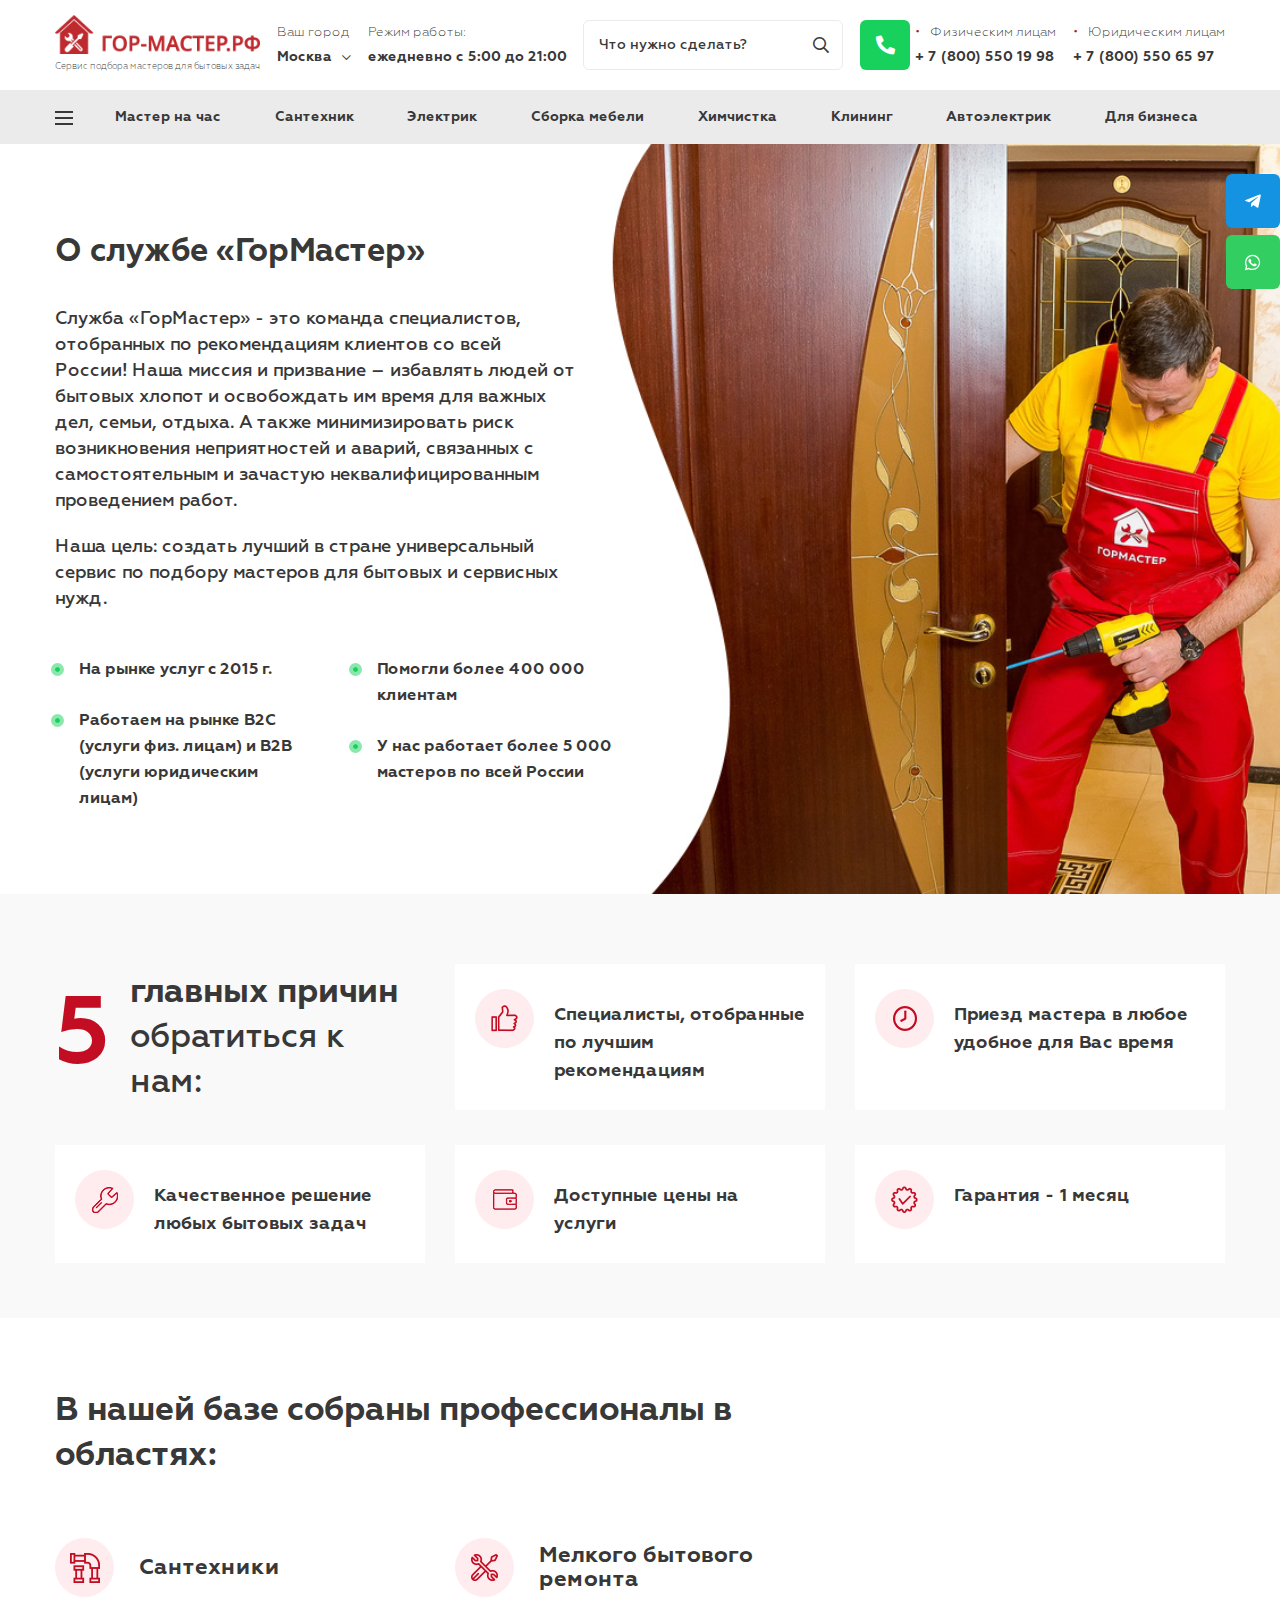
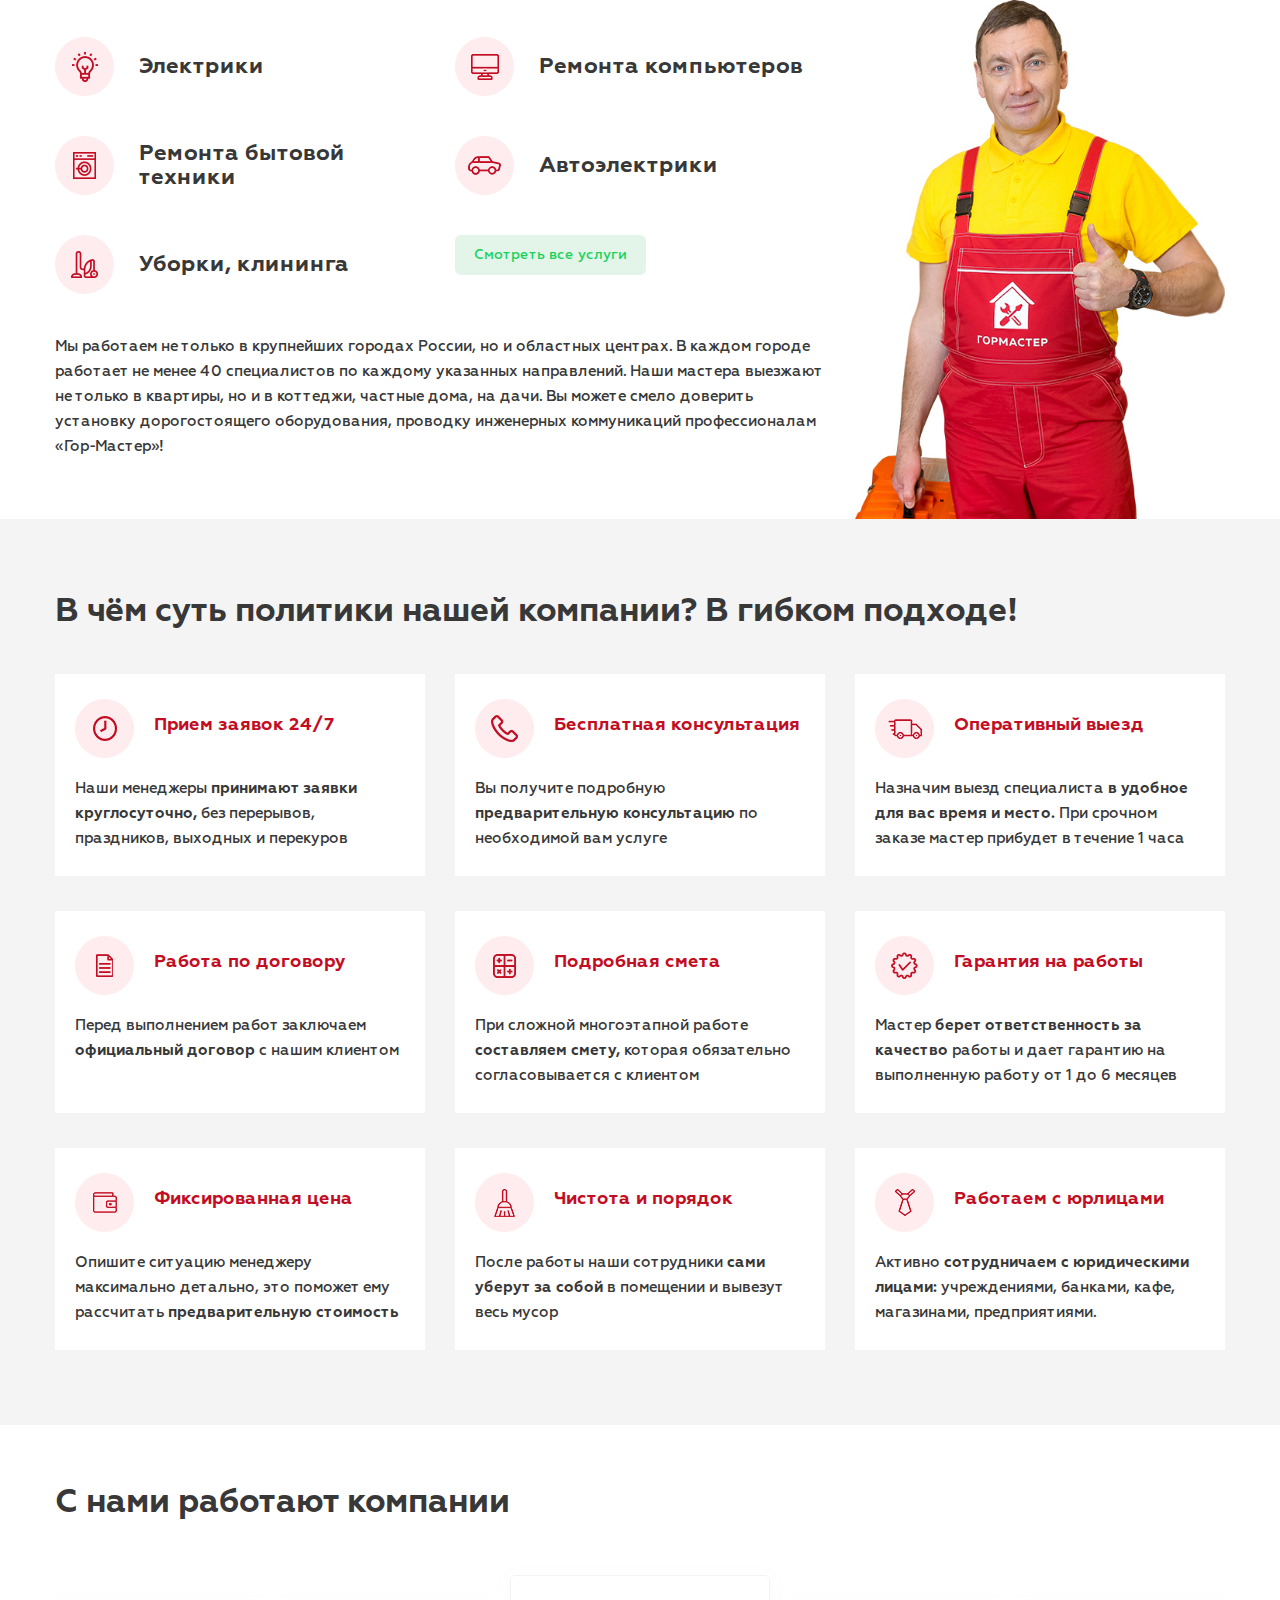
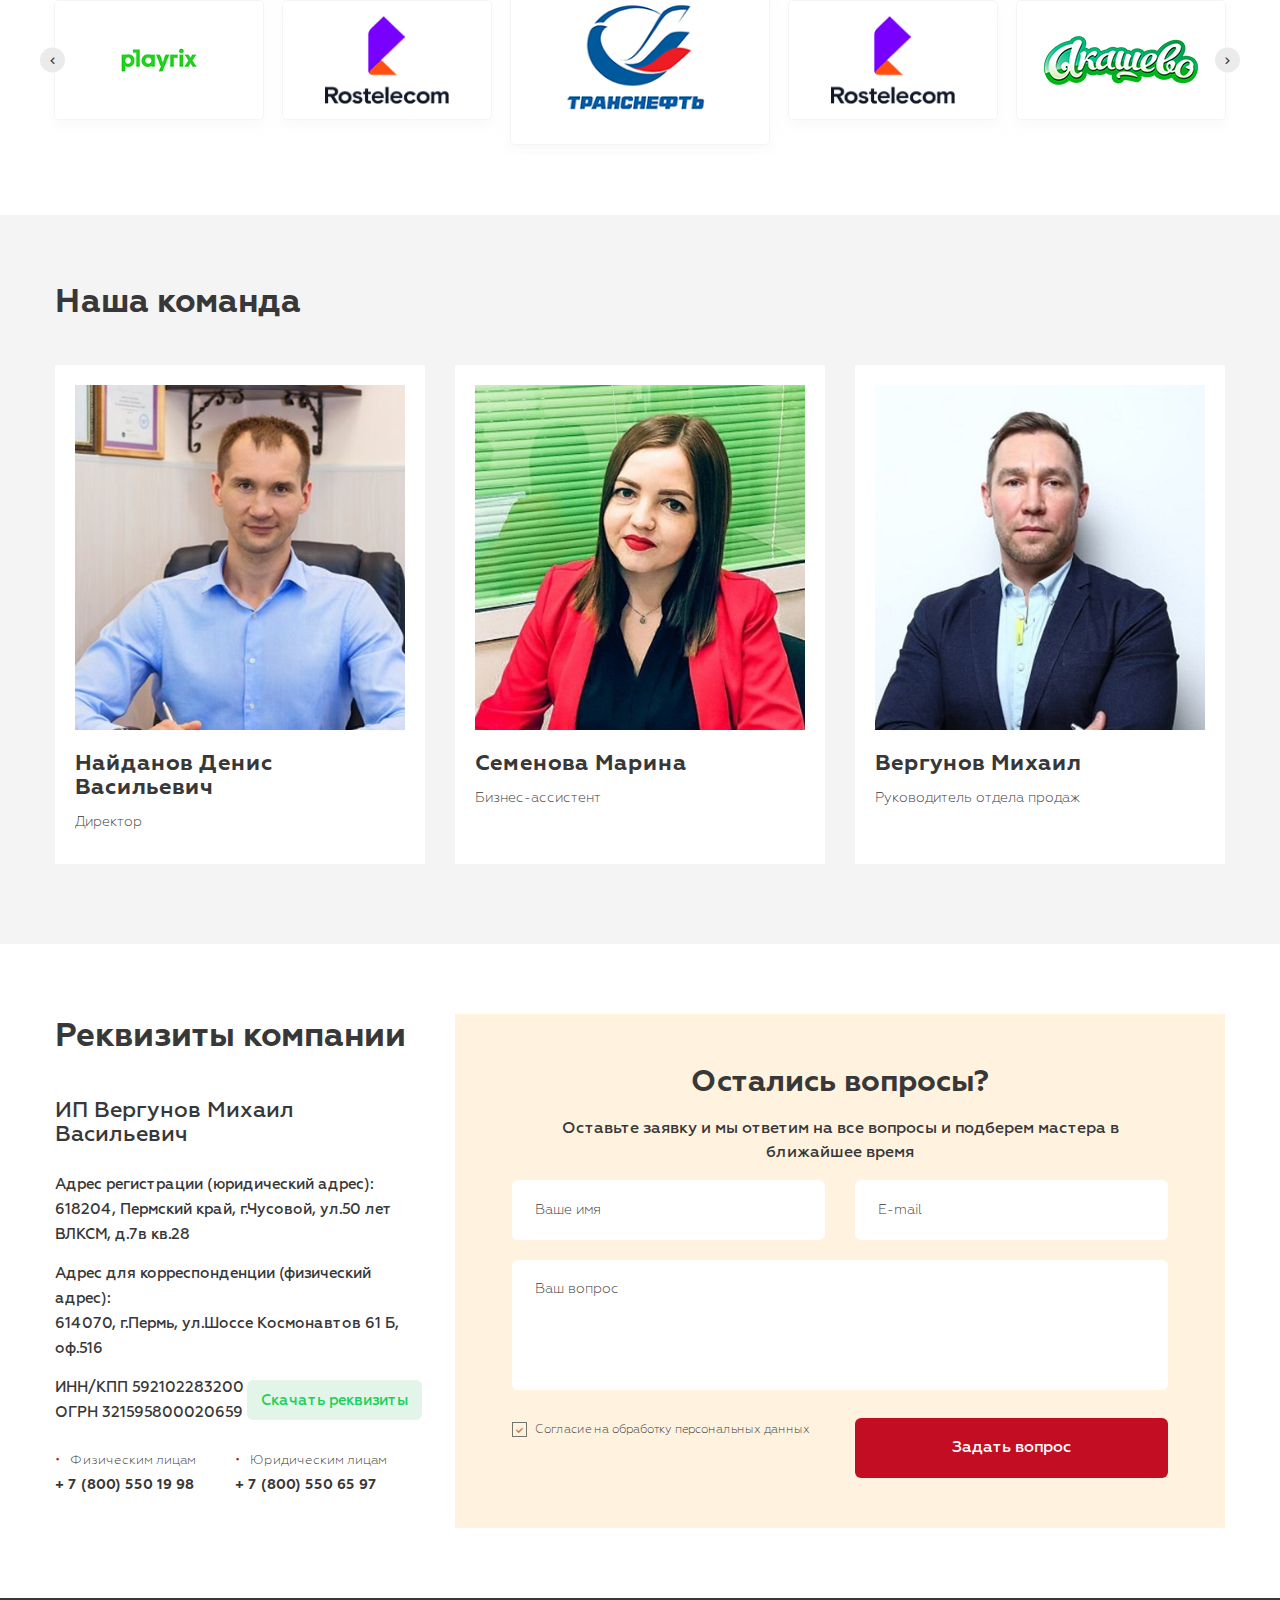
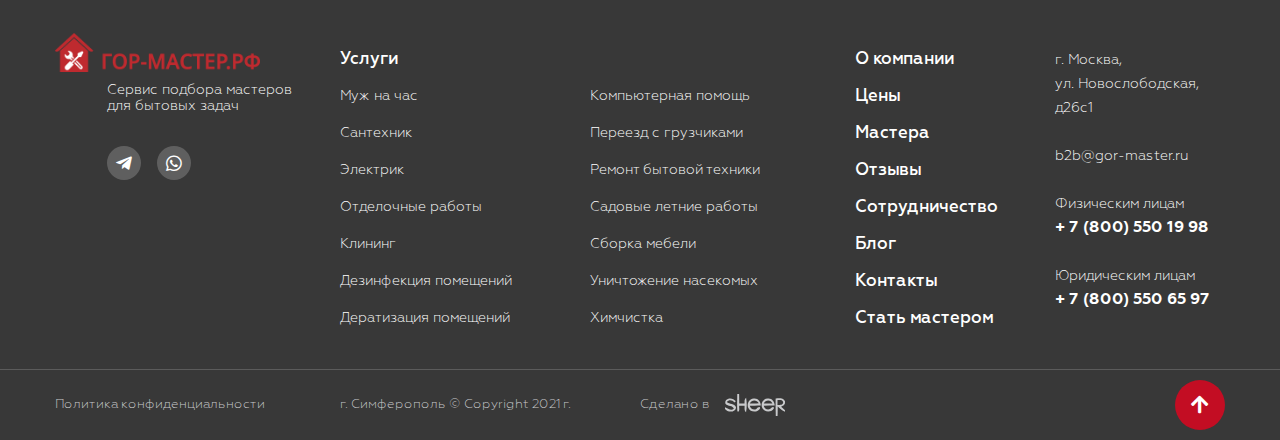
==== commit da0d6475: "added one lint to footer__menu" ====
--- a/about.html
+++ b/about.html
@@ -319,7 +319,7 @@
 					<div class="menu-dropdown">
 						<ul>
 							<li class="menu-dropdown__haschild">
-								<a href="#">Каталог услуг</a>
+								<a href="#">Услуги</a>
 								<ul>
 									<li class="menu-dropdown__haschild">
 										<a href="#">Дезинфекция помещений</a>
@@ -1011,6 +1011,7 @@
 							<li><a href="#">Сотрудничество</a></li>
 							<li><a href="#">Блог</a></li>
 							<li><a href="#">Контакты</a></li>
+							<li><a href="#">Стать мастером</a></li>
 						</ul>
 					</div>
 					<div class="col-lg-2">
--- a/css/main.css
+++ b/css/main.css
@@ -414,6 +414,9 @@
 }
 .billbord .btn-main {
 	font-size: 20px;
+}
+.billbord a.btn-main {
+	display: none;
 }
 .form-line .item-form {
 	margin-right: -10px;
@@ -1601,6 +1604,9 @@
 .menu-dropdown > ul > li {
 	margin: 0;
 }
+.menu-dropdown__haschild {
+	font-weight: 500;
+}
 .menu-dropdown li.menu-dropdown__haschild::after {
 	-moz-osx-font-smoothing: grayscale;
 	-webkit-font-smoothing: antialiased;
--- a/css/media.css
+++ b/css/media.css
@@ -1976,6 +1976,15 @@
 .item-service {
 	min-height: initial;
 }
+.billbord .form-line .item-form {
+	display: none;
+}
+.billbord button.btn-main {
+	display: none;
+}
+.billbord a.btn-main {
+	display: inline-flex;
+}
 }
 
 /* Extra Small Devices, Phones */
@@ -1986,6 +1995,7 @@
 	}
 	.billbord .btn-main {
 		font-size: 15px;
+		max-width: 50%;
 	}
 	.title-section {
 		font-size: 20px;
